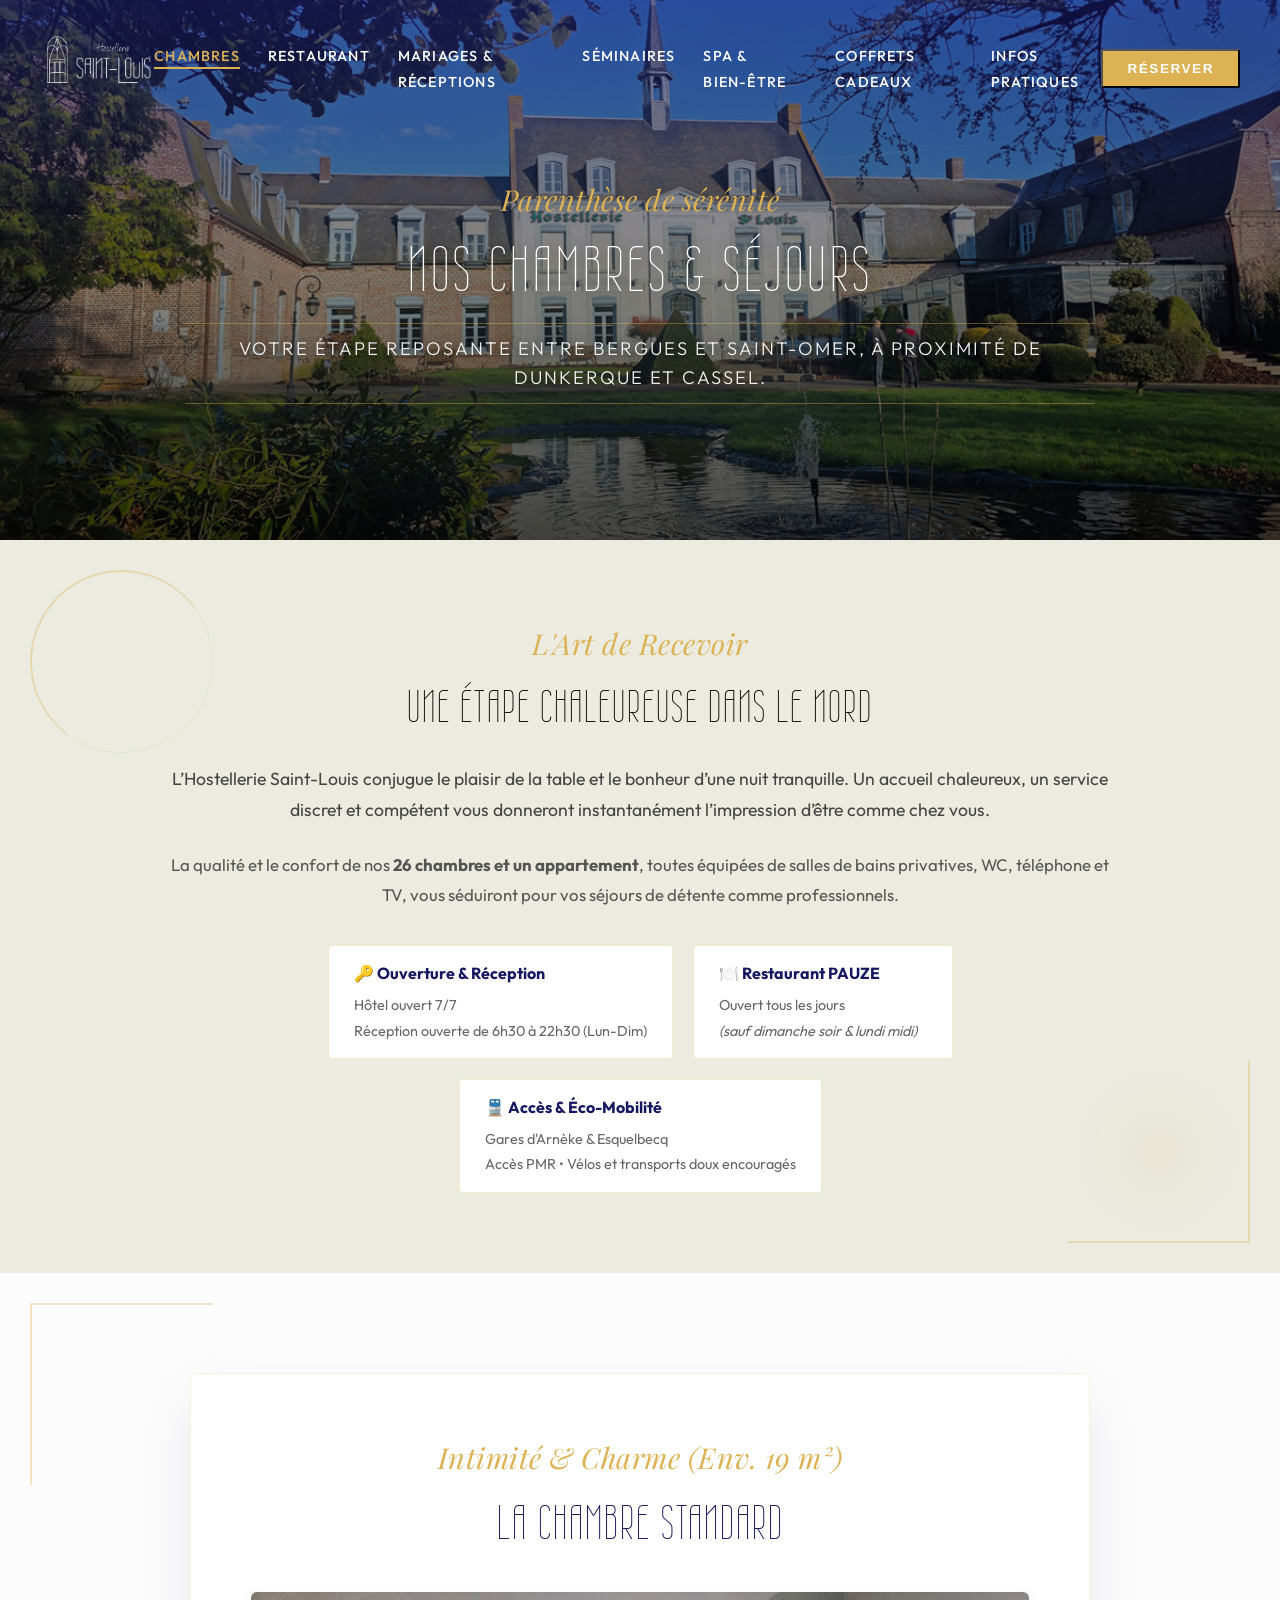
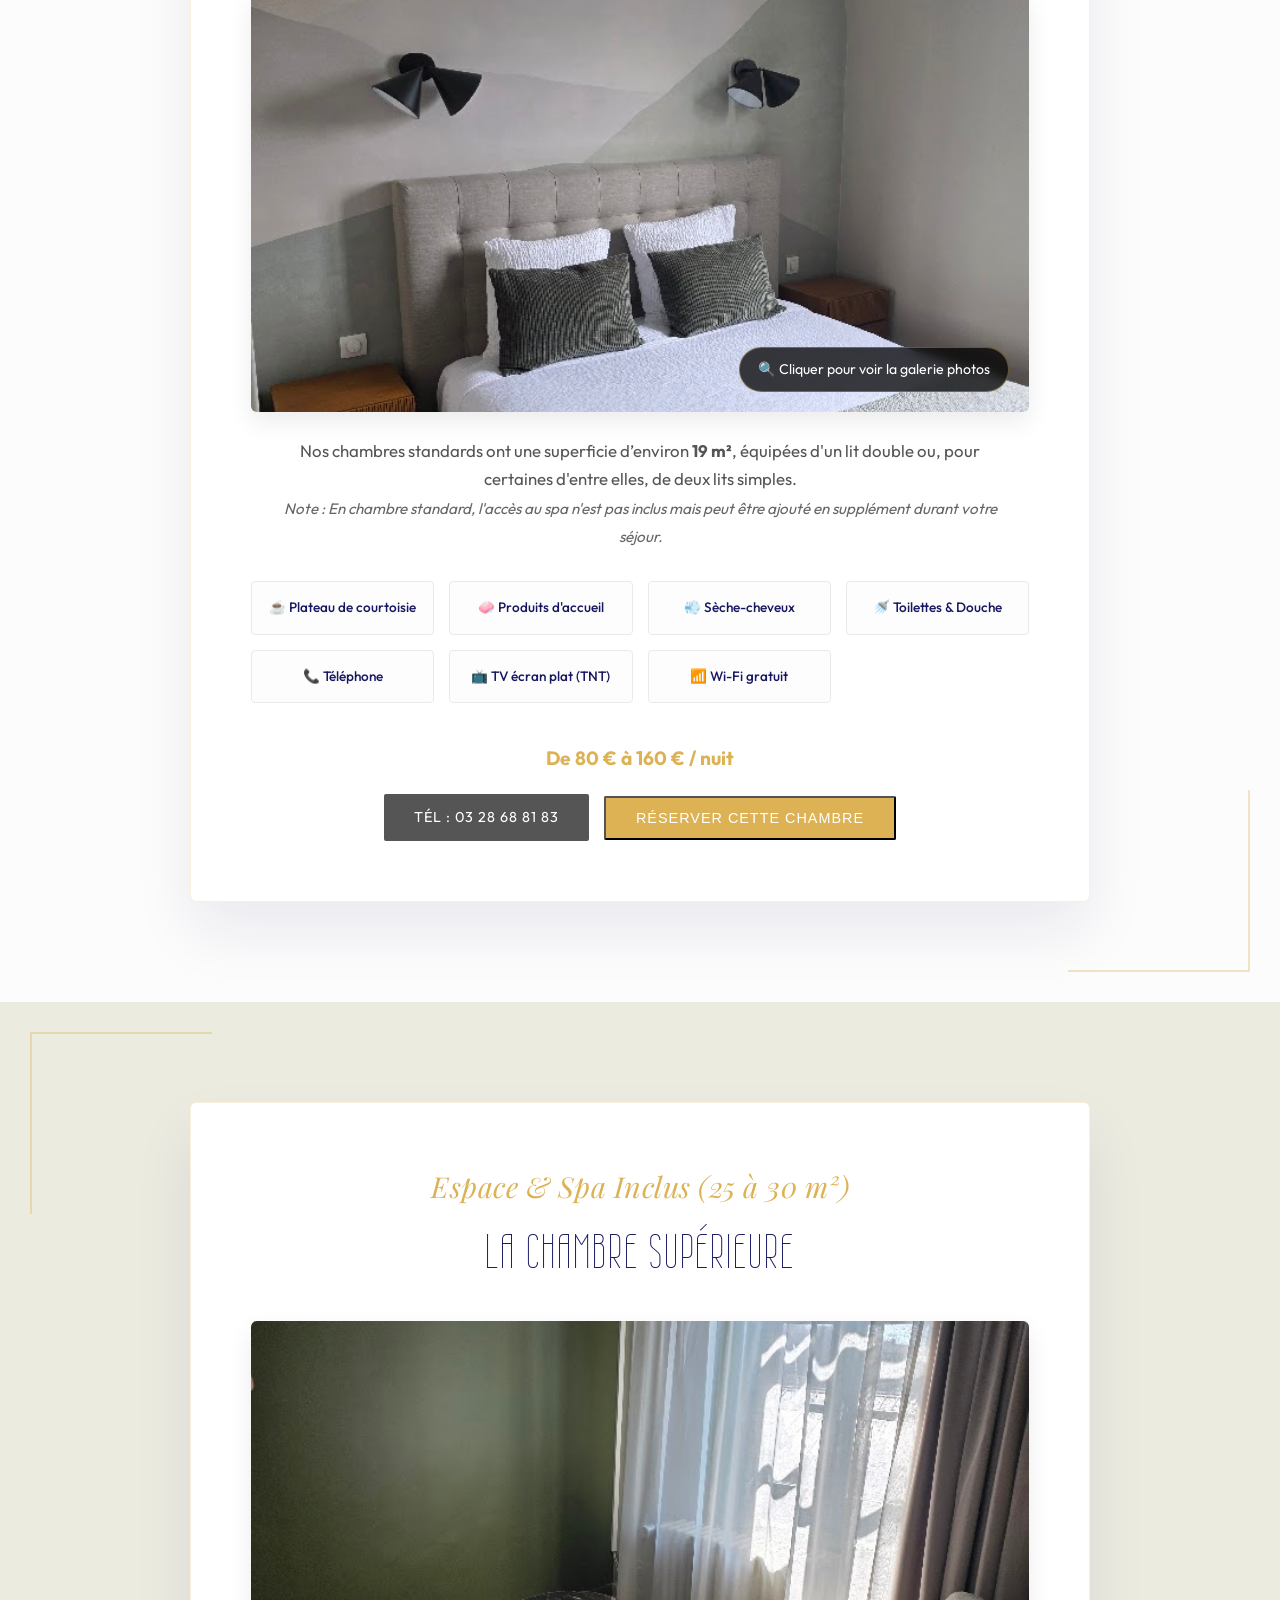
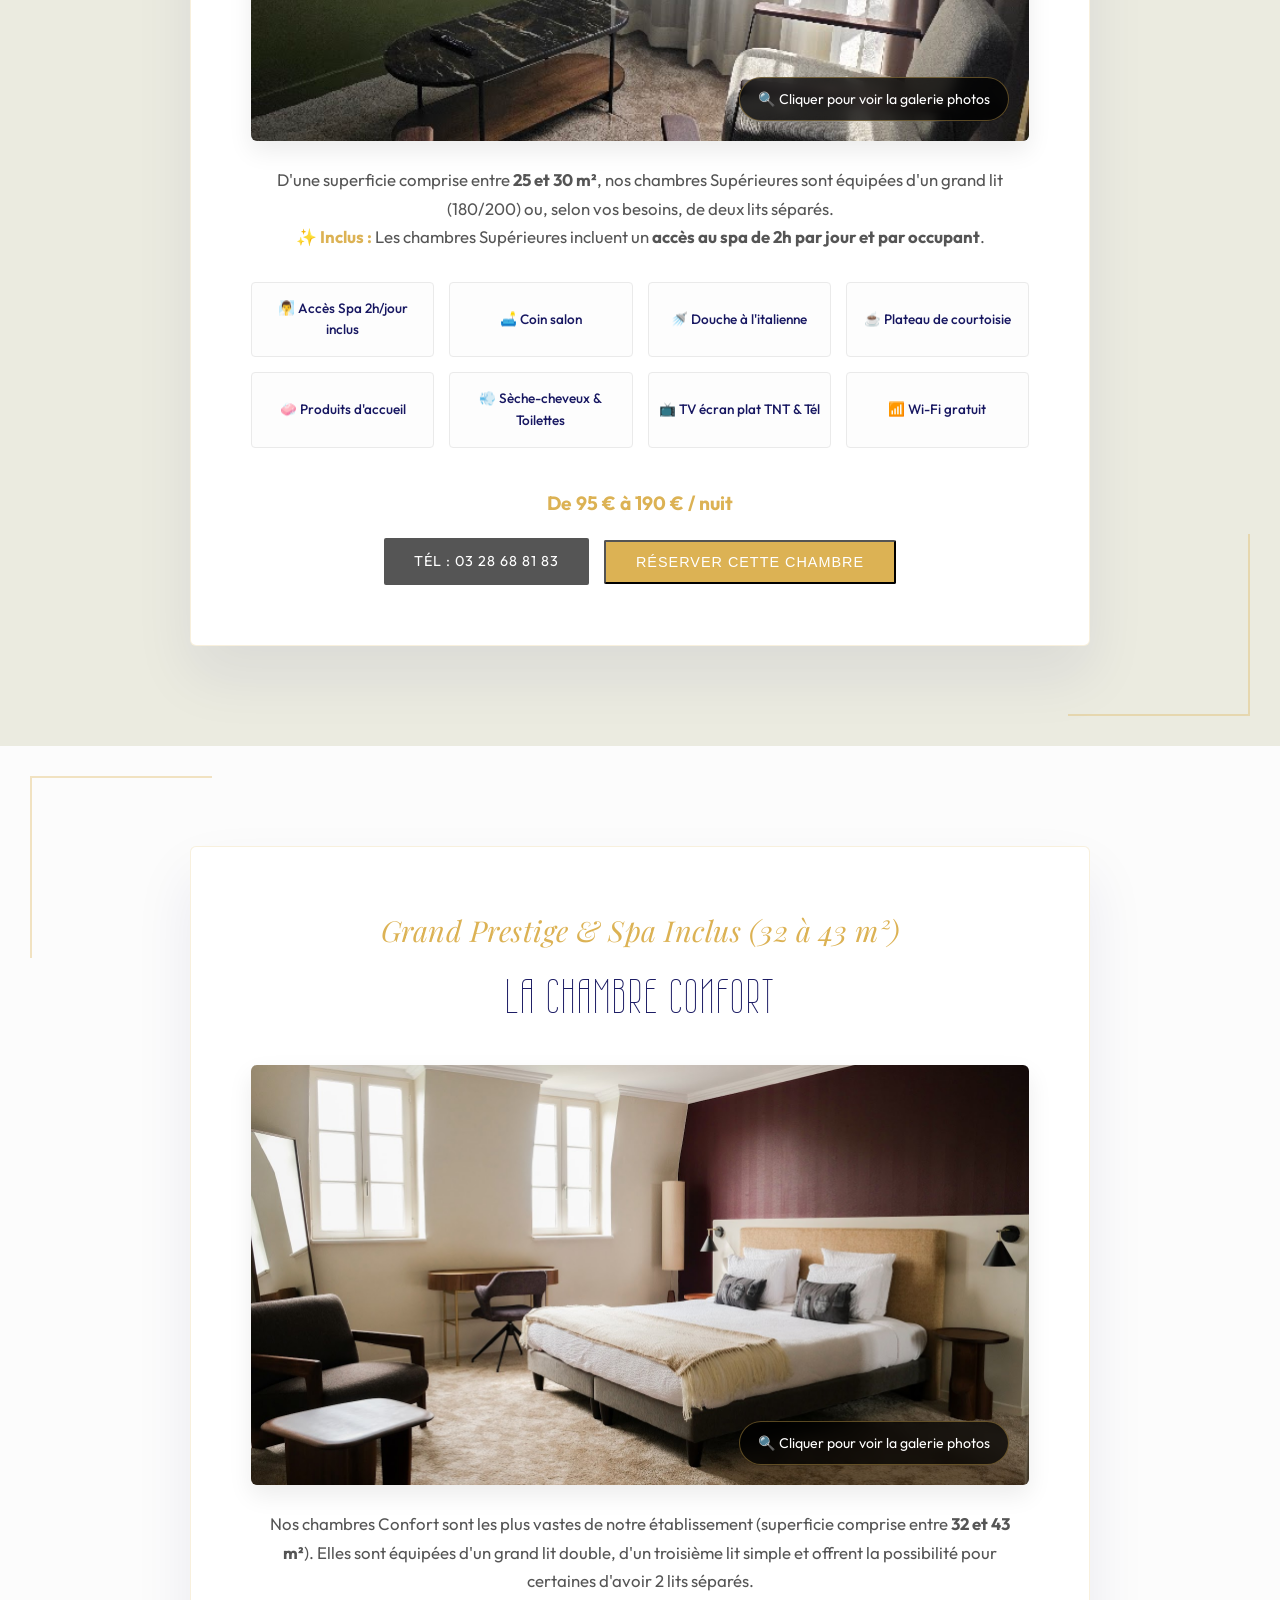
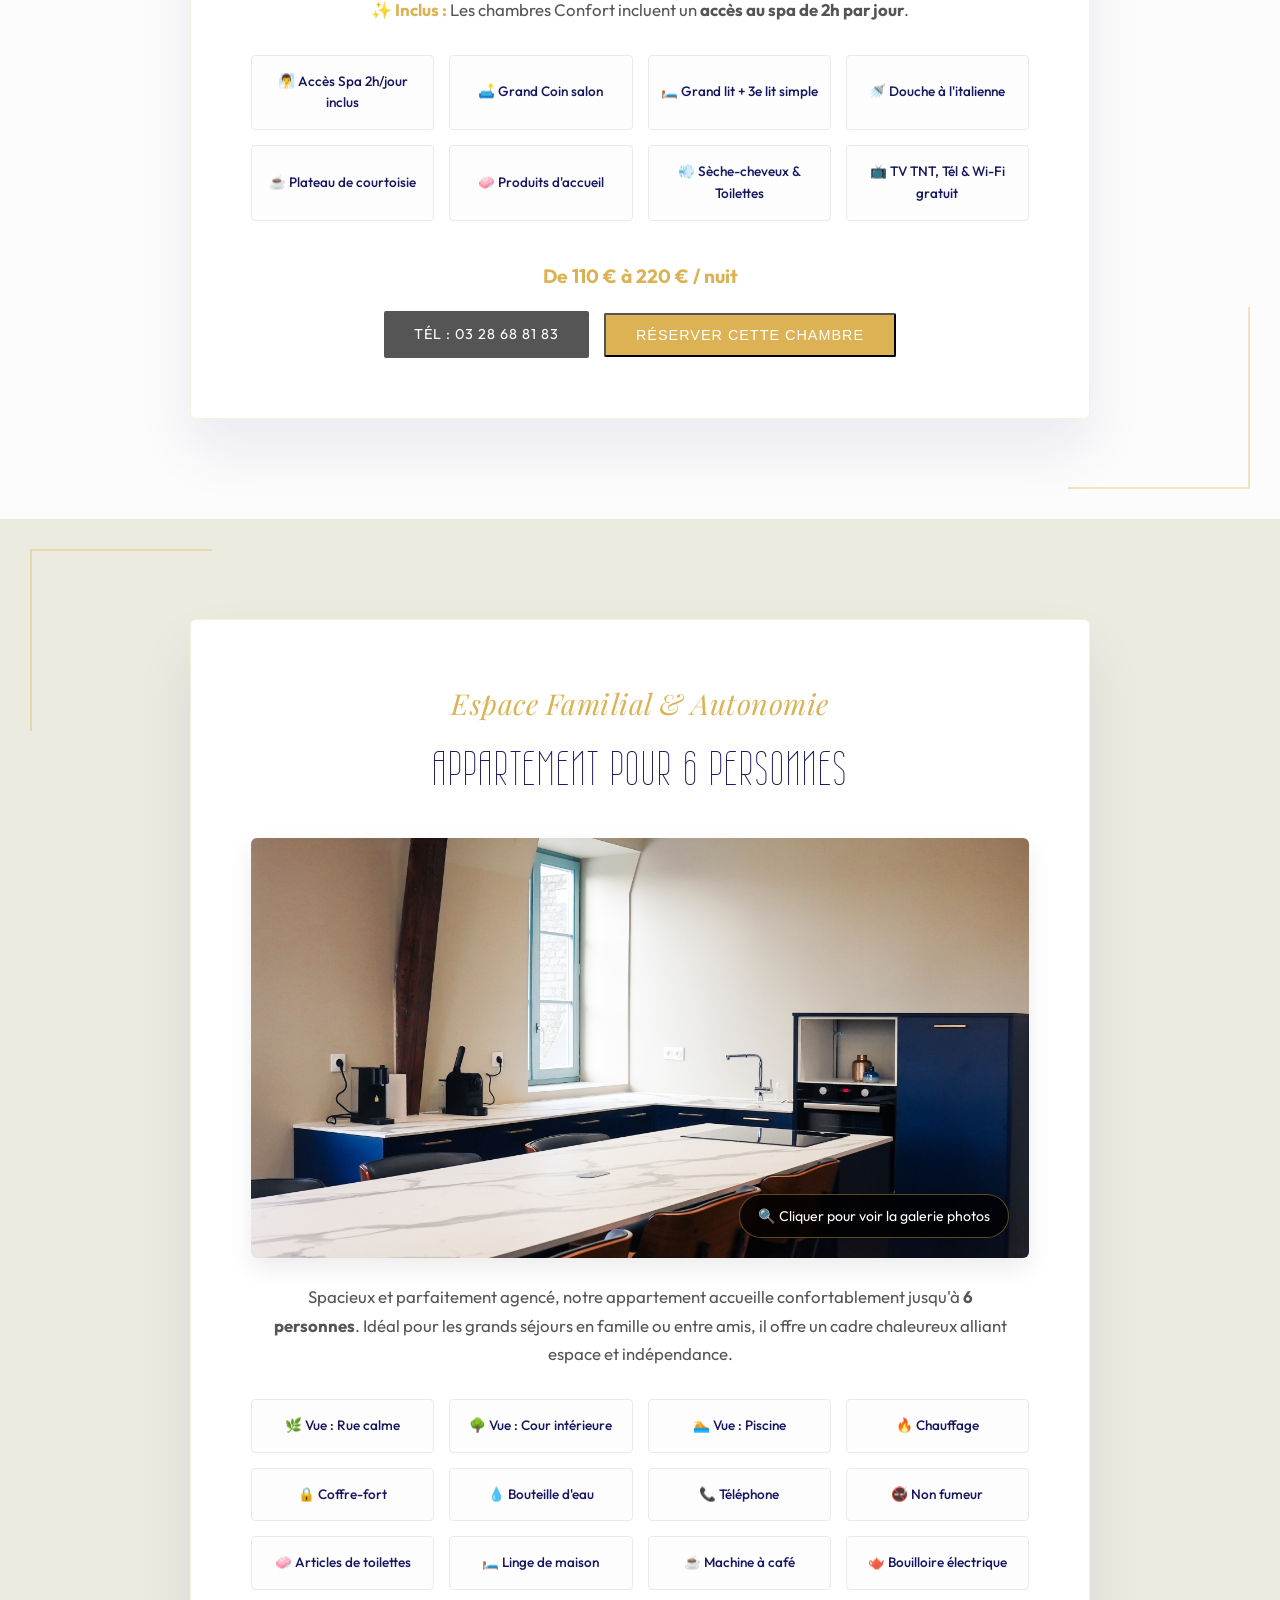
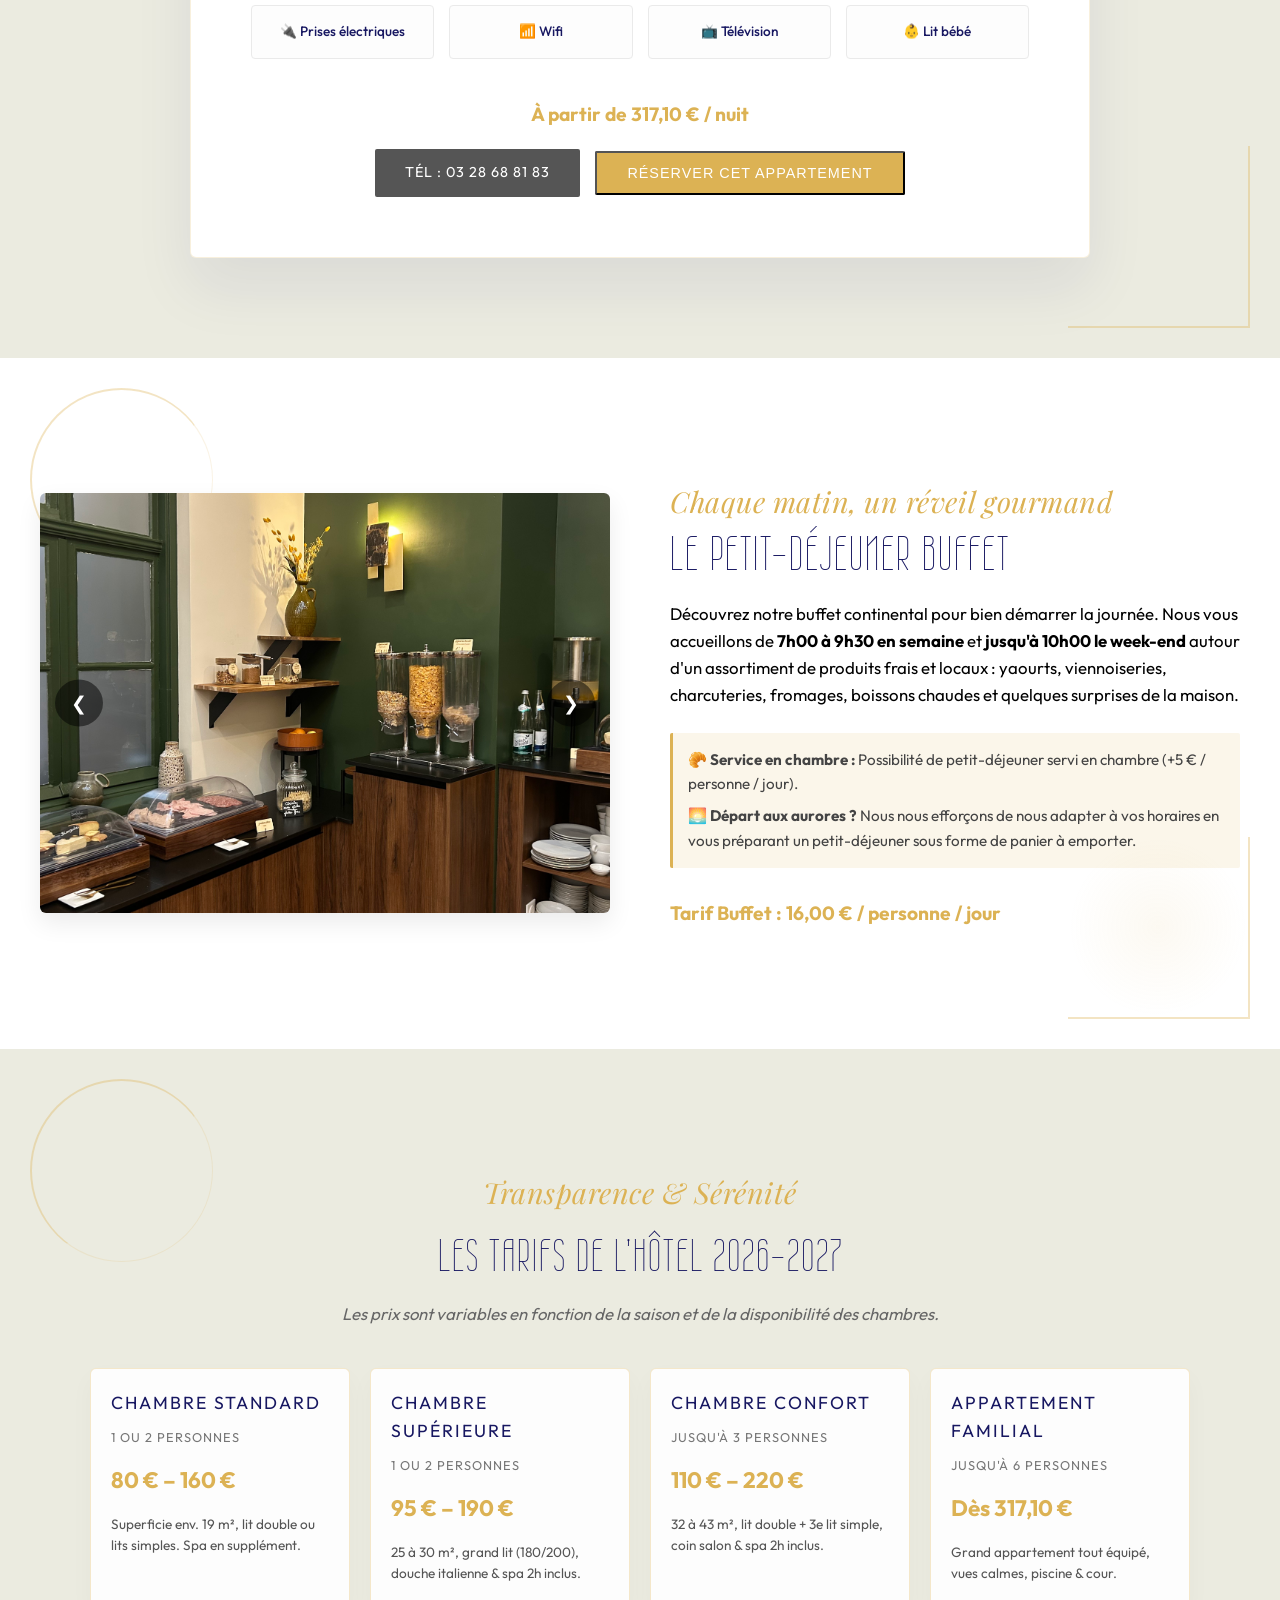
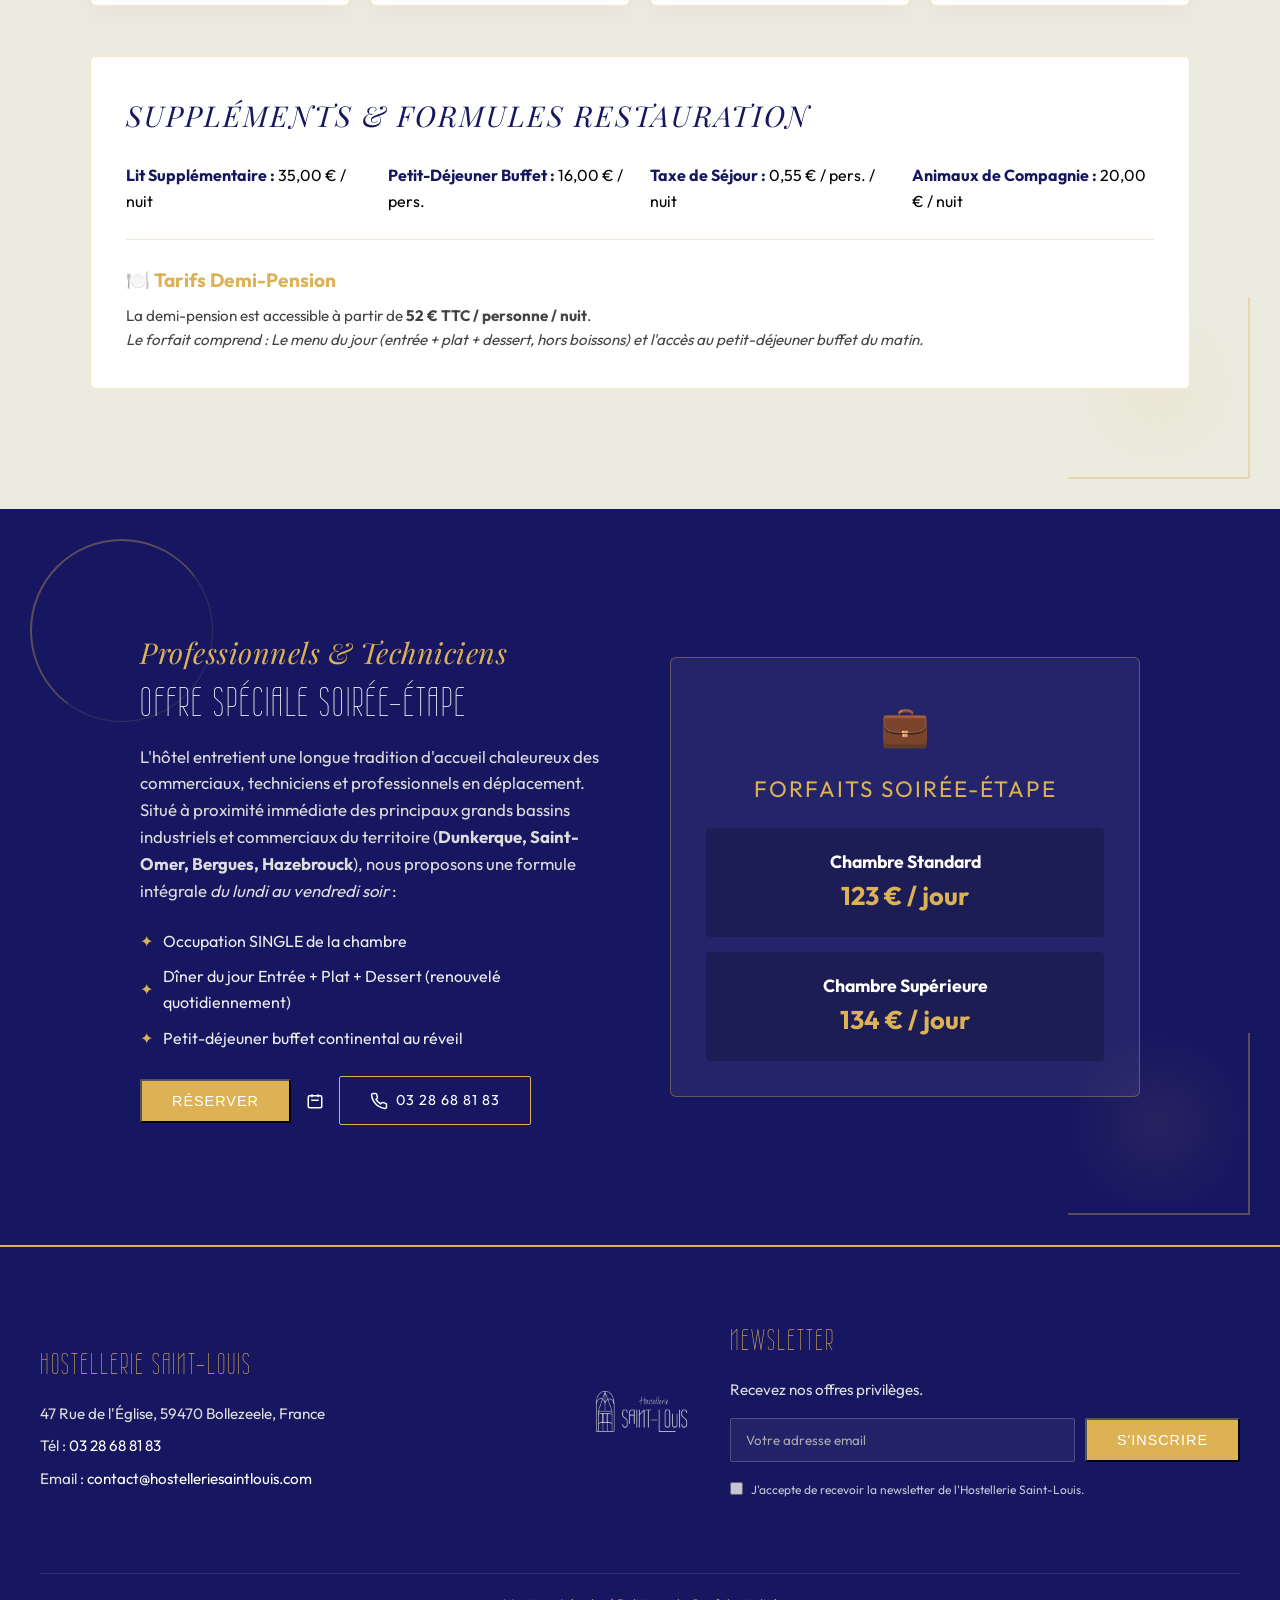
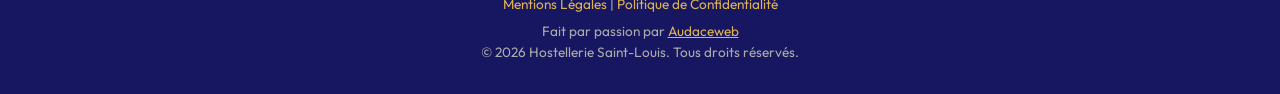
==== chambres.html @ 9bc4e902 "Update chambres.html" ====
<!DOCTYPE html>
<html lang="fr">
<head>
    <meta charset="UTF-8">
    <meta name="viewport" content="width=device-width, initial-scale=1.0">
    <title>Chambres & Tarifs - Hostellerie Saint-Louis</title>
    <link rel="icon" type="image/png" href="img/grandlogob.png">
    <link rel="preconnect" href="https://fonts.googleapis.com">
    <link rel="preconnect" href="https://fonts.gstatic.com" crossorigin>
    <link href="https://fonts.googleapis.com/css2?family=Bad+Script&family=Outfit:wght@300;400;500;600&family=Playfair+Display:ital,wght@0,400;1,400&family=Wire+One&display=swap" rel="stylesheet">
    
    <link rel="stylesheet" href="style.css">
    <!-- Inclusion de jQuery indispensable pour le script du module de réservation -->
    <script src="https://code.jquery.com/jquery-3.6.0.min.js"></script>

    <style>
        /* Effet au survol des photos de chambres */
        .room-gallery-trigger {
            cursor: pointer;
            position: relative;
            border-radius: 6px;
            overflow: hidden;
            height: 420px;
            box-shadow: 0 10px 25px rgba(0,0,0,0.08);
            transition: transform 0.3s ease, box-shadow 0.3s ease;
        }
        .room-gallery-trigger:hover {
            transform: translateY(-3px);
            box-shadow: 0 15px 35px rgba(0,0,0,0.15);
        }
        .room-gallery-trigger img {
            width: 100%;
            height: 100%;
            object-fit: cover;
            transition: transform 0.5s ease;
        }
        .room-gallery-trigger:hover img {
            transform: scale(1.04);
        }
        .gallery-badge {
            position: absolute;
            bottom: 20px;
            right: 20px;
            background: rgba(0,0,0,0.75);
            color: #fff;
            padding: 10px 18px;
            border-radius: 25px;
            font-size: 0.88rem;
            display: flex;
            align-items: center;
            gap: 8px;
            backdrop-filter: blur(6px);
            border: 1px solid rgba(220,178,84,0.4);
            transition: background 0.3s ease;
        }
        .room-gallery-trigger:hover .gallery-badge {
            background: var(--color-gold);
            color: #000;
        }

        /* Style spécifique pour le carrousel du petit-déjeuner */
        .breakfast-carousel {
            position: relative;
            height: 420px;
            border-radius: 6px;
            overflow: hidden;
            box-shadow: 0 10px 25px rgba(0,0,0,0.08);
        }
        .breakfast-carousel img {
            width: 100%;
            height: 100%;
            object-fit: cover;
            display: none;
        }
        .breakfast-carousel img.active-slide {
            display: block;
        }
        .carousel-btn {
            position: absolute;
            top: 50%;
            transform: translateY(-50%);
            background: rgba(0, 0, 0, 0.5);
            color: white;
            border: none;
            padding: 12px 16px;
            cursor: pointer;
            font-size: 1.2rem;
            border-radius: 50%;
            transition: background 0.3s;
            z-index: 10;
        }
        .carousel-btn:hover {
            background: var(--color-gold);
            color: #000;
        }
        .carousel-prev { left: 15px; }
        .carousel-next { right: 15px; }
    </style>
</head>
<body>

    <!-- ÉLÉMENTS DE LA FENÊTRE MODALE DE RÉSERVATION (Réservit / Logis) -->
    <div class="iframeClose" style="display:none; position:fixed; top:20px; right:40px; color:#000; font-size:35px; cursor:pointer; font-family:Arial; background: #fff; width: 45px; height: 45px; text-align: center; border-radius: 50%; line-height: 42px; box-shadow: 0 4px 20px rgba(0,0,0,0.4); z-index: 9999999;">&times;</div>
    <iframe id="ReservitBookingIframe" src="https://premium.logishotels.com/engine/booking/233/1237" style="z-index:1; opacity:1; border:none; width:100%; height:100%; position:fixed; transform:translateY(0px); background:#fff; top:0; bottom:0; left:0; right:0; z-index:100000; transition:transform 450ms cubic-bezier(0.23, 1, 0.32, 1), opacity 450ms cubic-bezier(0.23, 1, 0.32, 1); display:none;"></iframe>

    <!-- ENTÊTE / HEADER -->
    <header id="main-header">
        <button class="hamburger-menu" id="hamburger-btn" aria-label="Ouvrir le menu">
            <span class="bar"></span>
            <span class="bar"></span>
            <span class="bar"></span>
        </button>

        <div class="logo-container" id="logo-container">
            <a href="index.html">
                <img src="img/grandlogob.png" alt="Hostellerie Saint-Louis Logo" class="logo-img">
            </a>
        </div>

        <nav class="nav-bar" id="nav-bar">
            <ul class="nav-links">
                <li><a href="chambres.html" class="active">Chambres</a></li>
                <li><a href="pauze.html">Restaurant</a></li>
                <li><a href="mariages.html">Mariages & Réceptions</a></li>
                <li><a href="seminaires.html">Séminaires</a></li>
                <li><a href="spa.html">Spa & Bien-être</a></li>
                <li><a href="coffrets.html">Coffrets Cadeaux</a></li>
                <li><a href="infos.html">Infos Pratiques</a></li>
            </ul>
        </nav>

        <button class="btn-reserver ReservitBookingButton" style="cursor: pointer;">Réserver</button>
    </header>

    <main>
        <!-- HERO PAGE CHAMBRES -->
        <section class="page-hero-large">
            <div class="hero-overlay"></div>
            <div class="hero-content">
                <span class="subtitle" data-cms="hero_subtitle">Parenthèse de sérénité</span>
                <h1 class="title" data-cms="hero_title">Nos Chambres & Séjours</h1>
                <p class="hero-desc" data-cms="hero_desc">Votre étape reposante entre Bergues et Saint-Omer, à proximité de Dunkerque et Cassel.</p>
            </div>
        </section>

        <!-- PRÉSENTATION DE L'HÔTEL -->
        <section class="section-block block-creme reveal" style="text-align: center; padding: 80px 20px;">
            <div class="container" style="max-width: 950px; margin: 0 auto;">
                <span class="subtitle" data-cms="intro_subtitle">L'Art de Recevoir</span>
                <h2 class="title" style="font-size: 2.8rem; margin-bottom: 20px;" data-cms="intro_heading">Une Étape Chaleureuse dans le Nord</h2>
                <p class="body-text" style="font-size: 1.1rem; line-height: 1.8; color: #444; font-family: var(--font-body);" data-cms="intro_text1">
                    L’Hostellerie Saint-Louis conjugue le plaisir de la table et le bonheur d’une nuit tranquille. Un accueil chaleureux, un service discret et compétent vous donneront instantanément l’impression d’être comme chez vous.
                </p>
                <p class="body-text" style="font-size: 1.05rem; line-height: 1.8; color: #555; font-family: var(--font-body);" data-cms="intro_text2">
                    La qualité et le confort de nos <strong>26 chambres et un appartement</strong>, toutes équipées de salles de bains privatives, WC, téléphone et TV, vous séduiront pour vos séjours de détente comme professionnels.
                </p>

                <!-- BADGES PRATIQUES -->
                <div style="display: flex; flex-wrap: wrap; justify-content: center; gap: 20px; margin-top: 35px;">
                    <div style="background: #fff; padding: 15px 25px; border-radius: 4px; border: 1px solid rgba(220,178,84,0.3); text-align: left; min-width: 260px;">
                        <strong style="color: var(--color-blue); display: block; margin-bottom: 5px;" data-cms="badge1_title">🔑 Ouverture & Réception</strong>
                        <span style="font-size: 0.9rem; color: #666;" data-cms="badge1_text">Hôtel ouvert 7/7<br>Réception ouverte de 6h30 à 22h30 (Lun-Dim)</span>
                    </div>
                    <div style="background: #fff; padding: 15px 25px; border-radius: 4px; border: 1px solid rgba(220,178,84,0.3); text-align: left; min-width: 260px;">
                        <strong style="color: var(--color-blue); display: block; margin-bottom: 5px;" data-cms="badge2_title">🍽️ Restaurant PAUZE</strong>
                        <span style="font-size: 0.9rem; color: #666;" data-cms="badge2_text">Ouvert tous les jours<br><em>(sauf dimanche soir & lundi midi)</em></span>
                    </div>
                    <div style="background: #fff; padding: 15px 25px; border-radius: 4px; border: 1px solid rgba(220,178,84,0.3); text-align: left; min-width: 260px;">
                        <strong style="color: var(--color-blue); display: block; margin-bottom: 5px;" data-cms="badge3_title">🚆 Accès & Éco-Mobilité</strong>
                        <span style="font-size: 0.9rem; color: #666;" data-cms="badge3_text">Gares d'Arnèke & Esquelbecq<br>Accès PMR • Vélos et transports doux encouragés</span>
                    </div>
                </div>
            </div>
        </section>

        <!-- 1. CHAMBRE STANDARD -->
        <section class="section-room-wrapper block-bg-blanc">
            <div class="room-luxury-card">
                <div class="room-header-title">
                    <span class="subtitle" data-cms="std_subtitle">Intimité & Charme (Env. 19 m²)</span>
                    <h2 class="title" data-cms="std_title">La Chambre Standard</h2>
                </div>
                
                <div class="room-gallery-trigger" onclick="openGallery('standard')">
                    <img src="img/chambresimple.jpg" data-cms="std_img" alt="Chambre Standard">
                    <div class="gallery-badge">
                        <span>🔍 Cliquer pour voir la galerie photos</span>
                    </div>
                </div>

                <p class="room-desc" style="margin-top: 25px;" data-cms="std_desc">
                    Nos chambres standards ont une superficie d’environ <strong>19 m²</strong>, équipées d'un lit double ou, pour certaines d'entre elles, de deux lits simples. 
                    <br><em style="font-size: 0.95rem; color: #666;">Note : En chambre standard, l'accès au spa n'est pas inclus mais peut être ajouté en supplément durant votre séjour.</em>
                </p>

                <div class="amenities-luxury-grid">
                    <div class="amenity-badge"><span data-cms="std_amenity1">☕ Plateau de courtoisie</span></div>
                    <div class="amenity-badge"><span data-cms="std_amenity2">🧼 Produits d'accueil</span></div>
                    <div class="amenity-badge"><span data-cms="std_amenity3">💨 Sèche-cheveux</span></div>
                    <div class="amenity-badge"><span data-cms="std_amenity4">🚿 Toilettes & Douche</span></div>
                    <div class="amenity-badge"><span data-cms="std_amenity5">📞 Téléphone</span></div>
                    <div class="amenity-badge"><span data-cms="std_amenity6">📺 TV écran plat (TNT)</span></div>
                    <div class="amenity-badge"><span data-cms="std_amenity7">📶 Wi-Fi gratuit</span></div>
                </div>

                <div class="room-action" style="display: flex; gap: 15px; justify-content: center; align-items: center; flex-wrap: wrap;">
                    <span style="display: block; font-weight: 700; color: var(--color-gold); font-size: 1.2rem; width: 100%; text-align: center; margin-bottom: 5px;" data-cms="std_price">De 80 € à 160 € / nuit</span>
                    <a href="tel:+33328688183" class="btn-gold" style="background: #555; border-color: #555;">Tél : 03 28 68 81 83</a>
                    <button class="btn-gold ReservitBookingButton" style="cursor: pointer;">Réserver cette chambre</button>
                </div>
            </div>
        </section>

        <!-- 2. CHAMBRE SUPÉRIEURE -->
        <section class="section-room-wrapper block-bg-creme">
            <div class="room-luxury-card">
                <div class="room-header-title">
                    <span class="subtitle" data-cms="sup_subtitle">Espace & Spa Inclus (25 à 30 m²)</span>
                    <h2 class="title" data-cms="sup_title">La Chambre Supérieure</h2>
                </div>
                
                <div class="room-gallery-trigger" onclick="openGallery('superieure')">
                    <img src="img/chambresuper.jpg" data-cms="sup_img" alt="Chambre Supérieure">
                    <div class="gallery-badge">
                        <span>🔍 Cliquer pour voir la galerie photos</span>
                    </div>
                </div>

                <p class="room-desc" style="margin-top: 25px;" data-cms="sup_desc">
                    D'une superficie comprise entre <strong>25 et 30 m²</strong>, nos chambres Supérieures sont équipées d'un grand lit (180/200) ou, selon vos besoins, de deux lits séparés.
                    <br><strong style="color: var(--color-gold);">✨ Inclus :</strong> Les chambres Supérieures incluent un <strong>accès au spa de 2h par jour et par occupant</strong>.
                </p>

                <div class="amenities-luxury-grid">
                    <div class="amenity-badge"><span data-cms="sup_amenity1">🧖‍♂️ Accès Spa 2h/jour inclus</span></div>
                    <div class="amenity-badge"><span data-cms="sup_amenity2">🛋️ Coin salon</span></div>
                    <div class="amenity-badge"><span data-cms="sup_amenity3">🚿 Douche à l'italienne</span></div>
                    <div class="amenity-badge"><span data-cms="sup_amenity4">☕ Plateau de courtoisie</span></div>
                    <div class="amenity-badge"><span data-cms="sup_amenity5">🧼 Produits d'accueil</span></div>
                    <div class="amenity-badge"><span data-cms="sup_amenity6">💨 Sèche-cheveux & Toilettes</span></div>
                    <div class="amenity-badge"><span data-cms="sup_amenity7">📺 TV écran plat TNT & Tél</span></div>
                    <div class="amenity-badge"><span data-cms="sup_amenity8">📶 Wi-Fi gratuit</span></div>
                </div>

                <div class="room-action" style="display: flex; gap: 15px; justify-content: center; align-items: center; flex-wrap: wrap;">
                    <span style="display: block; font-weight: 700; color: var(--color-gold); font-size: 1.2rem; width: 100%; text-align: center; margin-bottom: 5px;" data-cms="sup_price">De 95 € à 190 € / nuit</span>
                    <a href="tel:+33328688183" class="btn-gold" style="background: #555; border-color: #555;">Tél : 03 28 68 81 83</a>
                    <button class="btn-gold ReservitBookingButton" style="cursor: pointer;">Réserver cette chambre</button>
                </div>
            </div>
        </section>

        <!-- 3. CHAMBRE CONFORT -->
        <section class="section-room-wrapper block-bg-blanc">
            <div class="room-luxury-card">
                <div class="room-header-title">
                    <span class="subtitle" data-cms="conf_subtitle">Grand Prestige & Spa Inclus (32 à 43 m²)</span>
                    <h2 class="title" data-cms="conf_title">La Chambre Confort</h2>
                </div>
                
                <div class="room-gallery-trigger" onclick="openGallery('confort')">
                    <img src="img/chambreconf.jpg" data-cms="conf_img" alt="Chambre Confort">
                    <div class="gallery-badge">
                        <span>🔍 Cliquer pour voir la galerie photos</span>
                    </div>
                </div>

                <p class="room-desc" style="margin-top: 25px;" data-cms="conf_desc">
                    Nos chambres Confort sont les plus vastes de notre établissement (superficie comprise entre <strong>32 et 43 m²</strong>). Elles sont équipées d'un grand lit double, d'un troisième lit simple et offrent la possibilité pour certaines d'avoir 2 lits séparés.
                    <br><strong style="color: var(--color-gold);">✨ Inclus :</strong> Les chambres Confort incluent un <strong>accès au spa de 2h par jour</strong>.
                </p>

                <div class="amenities-luxury-grid">
                    <div class="amenity-badge"><span data-cms="conf_amenity1">🧖‍♂️ Accès Spa 2h/jour inclus</span></div>
                    <div class="amenity-badge"><span data-cms="conf_amenity2">🛋️ Grand Coin salon</span></div>
                    <div class="amenity-badge"><span data-cms="conf_amenity3">🛏️ Grand lit + 3e lit simple</span></div>
                    <div class="amenity-badge"><span data-cms="conf_amenity4">🚿 Douche à l'italienne</span></div>
                    <div class="amenity-badge"><span data-cms="conf_amenity5">☕ Plateau de courtoisie</span></div>
                    <div class="amenity-badge"><span data-cms="conf_amenity6">🧼 Produits d'accueil</span></div>
                    <div class="amenity-badge"><span data-cms="conf_amenity7">💨 Sèche-cheveux & Toilettes</span></div>
                    <div class="amenity-badge"><span data-cms="conf_amenity8">📺 TV TNT, Tél & Wi-Fi gratuit</span></div>
                </div>

                <div class="room-action" style="display: flex; gap: 15px; justify-content: center; align-items: center; flex-wrap: wrap;">
                    <span style="display: block; font-weight: 700; color: var(--color-gold); font-size: 1.2rem; width: 100%; text-align: center; margin-bottom: 5px;" data-cms="conf_price">De 110 € à 220 € / nuit</span>
                    <a href="tel:+33328688183" class="btn-gold" style="background: #555; border-color: #555;">Tél : 03 28 68 81 83</a>
                    <button class="btn-gold ReservitBookingButton" style="cursor: pointer;">Réserver cette chambre</button>
                </div>
            </div>
        </section>

        <!-- 4. APPARTEMENT POUR 6 PERSONNES (NOUVEAU) -->
        <section class="section-room-wrapper block-bg-creme">
            <div class="room-luxury-card">
                <div class="room-header-title">
                    <span class="subtitle" data-cms="apt_subtitle">Espace Familial & Autonomie</span>
                    <h2 class="title" data-cms="apt_title">Appartement pour 6 Personnes</h2>
                </div>
                
                <div class="room-gallery-trigger" onclick="openGallery('appartement')">
                    <img src="img/HSL 32.jpg" data-cms="apt_img" alt="Appartement pour 6 personnes">
                    <div class="gallery-badge">
                        <span>🔍 Cliquer pour voir la galerie photos</span>
                    </div>
                </div>

                <p class="room-desc" style="margin-top: 25px;" data-cms="apt_desc">
                    Spacieux et parfaitement agencé, notre appartement accueille confortablement jusqu'à <strong>6 personnes</strong>. Idéal pour les grands séjours en famille ou entre amis, il offre un cadre chaleureux alliant espace et indépendance.
                </p>

                <!-- Vues & Aménagements demandés -->
                <div class="amenities-luxury-grid">
                    <div class="amenity-badge"><span data-cms="apt_view1">🌿 Vue : Rue calme</span></div>
                    <div class="amenity-badge"><span data-cms="apt_view2">🌳 Vue : Cour intérieure</span></div>
                    <div class="amenity-badge"><span data-cms="apt_view3">🏊 Vue : Piscine</span></div>
                    <div class="amenity-badge"><span data-cms="apt_amenity1">🔥 Chauffage</span></div>
                    <div class="amenity-badge"><span data-cms="apt_amenity2">🔒 Coffre-fort</span></div>
                    <div class="amenity-badge"><span data-cms="apt_amenity3">💧 Bouteille d'eau</span></div>
                    <div class="amenity-badge"><span data-cms="apt_amenity4">📞 Téléphone</span></div>
                    <div class="amenity-badge"><span data-cms="apt_amenity5">🚭 Non fumeur</span></div>
                    <div class="amenity-badge"><span data-cms="apt_amenity6">🧼 Articles de toilettes</span></div>
                    <div class="amenity-badge"><span data-cms="apt_amenity7">🛏️ Linge de maison</span></div>
                    <div class="amenity-badge"><span data-cms="apt_amenity8">☕ Machine à café</span></div>
                    <div class="amenity-badge"><span data-cms="apt_amenity9">🫖 Bouilloire électrique</span></div>
                    <div class="amenity-badge"><span data-cms="apt_amenity10">🔌 Prises électriques</span></div>
                    <div class="amenity-badge"><span data-cms="apt_amenity11">📶 Wifi</span></div>
                    <div class="amenity-badge"><span data-cms="apt_amenity12">📺 Télévision</span></div>
                    <div class="amenity-badge"><span data-cms="apt_amenity13">👶 Lit bébé</span></div>
                </div>

                <div class="room-action" style="display: flex; gap: 15px; justify-content: center; align-items: center; flex-wrap: wrap;">
                    <span style="display: block; font-weight: 700; color: var(--color-gold); font-size: 1.2rem; width: 100%; text-align: center; margin-bottom: 5px;" data-cms="apt_price">À partir de 317,10 € / nuit</span>
                    <a href="tel:+33328688183" class="btn-gold" style="background: #555; border-color: #555;">Tél : 03 28 68 81 83</a>
                    <button class="btn-gold ReservitBookingButton" style="cursor: pointer;">Réserver cet appartement</button>
                </div>
            </div>
        </section>

        <!-- BLOC DÉDIÉ AU PETIT-DÉJEUNER (AVEC CARROUSEL INFINI) -->
        <section class="section-block block-blanc reveal">
            <div class="container-split">
                <div class="block-media">
                    <!-- Carrousel interactif petit-déjeuner -->
                    <div class="breakfast-carousel" id="breakfastCarousel">
                        <img src="img/petitdej1.jpg" class="active-slide" alt="Petit-déjeuner Hostellerie Saint-Louis">
                        <img src="img/petitdej2.jpg" alt="Buffet petit-déjeuner">
                        <img src="img/petitdej3.jpg" alt="Produits frais petit-déjeuner">
                        <button class="carousel-btn carousel-prev" onclick="moveBreakfastSlide(-1)">&#10094;</button>
                        <button class="carousel-btn carousel-next" onclick="moveBreakfastSlide(1)">&#10095;</button>
                    </div>
                </div>
                <div class="block-text">
                    <span class="subtitle" data-cms="breakfast_subtitle">Chaque matin, un réveil gourmand</span>
                    <h2 class="title" style="color: var(--color-blue);" data-cms="breakfast_title">Le Petit-Déjeuner Buffet</h2>
                    <p class="body-text" style="font-family: var(--font-body);" data-cms="breakfast_text1">
                        Découvrez notre buffet continental pour bien démarrer la journée. Nous vous accueillons de <strong>7h00 à 9h30 en semaine</strong> et <strong>jusqu'à 10h00 le week-end</strong> autour d'un assortiment de produits frais et locaux : yaourts, viennoiseries, charcuteries, fromages, boissons chaudes et quelques surprises de la maison.
                    </p>
                    
                    <div style="background: rgba(220,178,84,0.12); border-left: 3px solid var(--color-gold); padding: 15px; margin: 20px 0; border-radius: 2px;">
                        <p style="margin: 0; font-size: 0.95rem; color: #444;" data-cms="breakfast_note1">
                            <strong>🥐 Service en chambre :</strong> Possibilité de petit-déjeuner servi en chambre (+5 € / personne / jour).
                        </p>
                        <p style="margin: 8px 0 0 0; font-size: 0.95rem; color: #444;" data-cms="breakfast_note2">
                            <strong>🌅 Départ aux aurores ?</strong> Nous nous efforçons de nous adapter à vos horaires en vous préparant un petit-déjeuner sous forme de panier à emporter.
                        </p>
                    </div>

                    <div class="block-actions">
                        <span style="font-weight: 700; color: var(--color-gold); font-size: 1.2rem;" data-cms="breakfast_price">Tarif Buffet : 16,00 € / personne / jour</span>
                    </div>
                </div>
            </div>
        </section>

        <!-- GRILLE TARIFS 2026-2027 & FORFAITS COMPLETS -->
        <section class="section-block block-creme reveal" id="tarifs-grille">
            <div class="container" style="max-width: 1100px; margin: 0 auto; text-align: center;">
                <span class="subtitle" data-cms="tarifs_subtitle">Transparence & Sérénité</span>
                <h2 class="title" style="color: var(--color-blue); font-size: 2.8rem; margin-bottom: 10px;" data-cms="tarifs_title">Les Tarifs de l'Hôtel 2026-2027</h2>
                <p class="body-text" style="color: #666; max-width: 700px; margin: 0 auto 40px auto;" data-cms="tarifs_desc">
                    <em>Les prix sont variables en fonction de la saison et de la disponibilité des chambres.</em>
                </p>

                <!-- TABLEAU / CARTES TARIFS (4 cartes désormais) -->
                <div style="display: grid; grid-template-columns: repeat(auto-fit, minmax(240px, 1fr)); gap: 20px; text-align: left; margin-bottom: 50px;">
                    <!-- Carte 1 -->
                    <div style="background: #fdfdfd; border: 1px solid rgba(220,178,84,0.3); border-radius: 6px; padding: 20px; box-shadow: 0 10px 25px rgba(0,0,0,0.03);">
                        <h3 style="font-family: var(--font-body); font-size: 1.1rem; color: var(--color-blue); margin-bottom: 10px;" data-cms="card1_title">Chambre Standard</h3>
                        <p style="font-size: 0.8rem; color: #777; text-transform: uppercase; letter-spacing: 1px;" data-cms="card1_subtitle">1 ou 2 Personnes</p>
                        <div style="font-size: 1.4rem; font-weight: 700; color: var(--color-gold); margin: 15px 0;" data-cms="card1_price">80 € – 160 €</div>
                        <p style="font-size: 0.85rem; color: #555;" data-cms="card1_text">Superficie env. 19 m², lit double ou lits simples.</p>
                    </div>

                    <!-- Carte 2 -->
                    <div style="background: #fdfdfd; border: 1px solid rgba(220,178,84,0.3); border-radius: 6px; padding: 20px; box-shadow: 0 10px 25px rgba(0,0,0,0.03);">
                        <h3 style="font-family: var(--font-body); font-size: 1.1rem; color: var(--color-blue); margin-bottom: 10px;" data-cms="card2_title">Chambre Supérieure</h3>
                        <p style="font-size: 0.8rem; color: #777; text-transform: uppercase; letter-spacing: 1px;" data-cms="card2_subtitle">1 ou 2 Personnes</p>
                        <div style="font-size: 1.4rem; font-weight: 700; color: var(--color-gold); margin: 15px 0;" data-cms="card2_price">95 € – 190 €</div>
                        <p style="font-size: 0.85rem; color: #555;" data-cms="card2_text">25 à 30 m², grand lit, douche italienne & spa 2h inclus.</p>
                    </div>

                    <!-- Carte 3 -->
                    <div style="background: #fdfdfd; border: 1px solid rgba(220,178,84,0.3); border-radius: 6px; padding: 20px; box-shadow: 0 10px 25px rgba(0,0,0,0.03);">
                        <h3 style="font-family: var(--font-body); font-size: 1.1rem; color: var(--color-blue); margin-bottom: 10px;" data-cms="card3_title">Chambre Confort</h3>
                        <p style="font-size: 0.8rem; color: #777; text-transform: uppercase; letter-spacing: 1px;" data-cms="card3_subtitle">Jusqu'à 3 Personnes</p>
                        <div style="font-size: 1.4rem; font-weight: 700; color: var(--color-gold); margin: 15px 0;" data-cms="card3_price">110 € – 220 €</div>
                        <p style="font-size: 0.85rem; color: #555;" data-cms="card3_text">32 à 43 m², lit double + 3e lit simple & spa 2h inclus.</p>
                    </div>

                    <!-- Carte 4 (Appartement) -->
                    <div style="background: #fdfdfd; border: 1px solid rgba(220,178,84,0.3); border-radius: 6px; padding: 20px; box-shadow: 0 10px 25px rgba(0,0,0,0.03);">
                        <h3 style="font-family: var(--font-body); font-size: 1.1rem; color: var(--color-blue); margin-bottom: 10px;" data-cms="card4_title">Appartement Familial</h3>
                        <p style="font-size: 0.8rem; color: #777; text-transform: uppercase; letter-spacing: 1px;" data-cms="card4_subtitle">Jusqu'à 6 Personnes</p>
                        <div style="font-size: 1.4rem; font-weight: 700; color: var(--color-gold); margin: 15px 0;" data-cms="card4_price">Dès 317,10 €</div>
                        <p style="font-size: 0.85rem; color: #555;" data-cms="card4_text">Grand appartement tout équipé, vues calmes, piscine & cour.</p>
                    </div>
                </div>

                <!-- TABLEAU ANNEXES TARIFS -->
                <div style="background: #fff; border: 1px solid rgba(220,178,84,0.3); border-radius: 6px; padding: 35px; text-align: left;">
                    <h3 style="font-family: var(--font-subtitle); font-style: italic; font-size: 1.8rem; color: var(--color-blue); margin-bottom: 25px;" data-cms="supp_title">Suppléments & Formules Restauration</h3>
                    
                    <div style="display: grid; grid-template-columns: repeat(auto-fit, minmax(240px, 1fr)); gap: 20px;">
                        <div><strong style="color: var(--color-blue);" data-cms="supp1_label">Lit Supplémentaire :</strong> <span data-cms="supp1_val">35,00 € / nuit</span></div>
                        <div><strong style="color: var(--color-blue);" data-cms="supp2_label">Petit-Déjeuner Buffet :</strong> <span data-cms="supp2_val">16,00 € / pers.</span></div>
                        <div><strong style="color: var(--color-blue);" data-cms="supp3_label">Taxe de Séjour :</strong> <span data-cms="supp3_val">0,55 € / pers. / nuit</span></div>
                        <div><strong style="color: var(--color-blue);" data-cms="supp4_label">Animaux de Compagnie :</strong> <span data-cms="supp4_val">20,00 € / nuit</span></div>
                    </div>

                    <hr style="border: 0; border-top: 1px solid rgba(220,178,84,0.3); margin: 25px 0;">

                    <div>
                        <h4 style="font-family: var(--font-body); font-size: 1.2rem; color: var(--color-gold); margin-bottom: 8px;" data-cms="dp_title">🍽️ Tarifs Demi-Pension</h4>
                        <p style="font-size: 0.95rem; color: #444; line-height: 1.6;" data-cms="dp_text1">
                            La demi-pension est accessible à partir de <strong>52 € TTC / personne / nuit</strong>.<br>
                            <em>Le forfait comprend : Le menu du jour (entrée + plat + dessert, hors boissons) et l'accès au petit-déjeuner buffet du matin.</em>
                        </p>
                    </div>
                </div>
            </div>
        </section>

        <!-- FORFAIT SOIRÉE ÉTAPE COMMERCIAUX -->
        <section class="section-block block-bleu reveal">
            <div class="container" style="max-width: 1000px; margin: 0 auto;">
                <div class="container-split">
                    <div class="block-text">
                        <span class="subtitle" style="color: var(--color-gold);" data-cms="se_subtitle">Professionnels & Techniciens</span>
                        <h2 class="title" style="color: var(--color-white); font-size: 2.5rem;" data-cms="se_title">Offre Spéciale Soirée-Étape</h2>
                        <p class="body-text" style="color: #ddd; font-family: var(--font-body);" data-cms="se_desc">
                            L'hôtel entretient une longue tradition d'accueil chaleureux des commerciaux, techniciens et professionnels en déplacement.
                        </p>
                        
                        <ul style="list-style: none; padding: 0; margin: 20px 0; color: #eee; font-family: var(--font-body);">
                            <li style="margin-bottom: 10px; display: flex; align-items: center; gap: 10px;"><span style="color: var(--color-gold);">✦</span> <span data-cms="se_point1">Occupation SINGLE de la chambre</span></li>
                            <li style="margin-bottom: 10px; display: flex; align-items: center; gap: 10px;"><span style="color: var(--color-gold);">✦</span> <span data-cms="se_point2">Dîner du jour Entrée + Plat + Dessert</span></li>
                            <li style="margin-bottom: 10px; display: flex; align-items: center; gap: 10px;"><span style="color: var(--color-gold);">✦</span> <span data-cms="se_point3">Petit-déjeuner buffet continental au réveil</span></li>
                        </ul>

                        <div style="margin-top: 25px; display: flex; flex-wrap: wrap; gap: 15px; align-items: center;">
                            <button class="btn-gold ReservitBookingButton" style="cursor: pointer;">Réserver </button>
                                <svg width="18" height="18" fill="none" stroke="currentColor" stroke-width="2" viewBox="0 0 24 24"><path d="M8 7V3m8 4V3m-9 8h10M5 21h14a2 2 0 0 0 2-2V7a2 2 0 0 0-2-2H5a2 2 0 0 0-2 2v12a2 2 0 0 0 2 2z"/></svg>
                        
                            </a>

                            <a href="tel:+33328688183" class="btn-outline" style="display: inline-flex; align-items: center; gap: 8px; border-color: var(--color-gold); color: #fff;">
                                <svg width="18" height="18" fill="none" stroke="currentColor" stroke-width="2" viewBox="0 0 24 24"><path d="M22 16.92v3a2 2 0 0 1-2.18 2 19.79 19.79 0 0 1-8.63-3.07 19.5 19.5 0 0 1-6-6 19.79 19.79 0 0 1-3.07-8.67A2 2 0 0 1 4.11 2h3a2 2 0 0 1 2 1.72 12.84 12.84 0 0 0 .7 2.81 2 2 0 0 1-.45 2.11L8.09 9.91a16 16 0 0 0 6 6l1.27-1.27a2 2 0 0 1 2.11-.45 12.84 12.84 0 0 0 2.81.7A2 2 0 0 1 22 16.92z"/></svg>
                                03 28 68 81 83
                            </a>
                        </div>
                    </div>

                    <div class="block-media">
                        <div style="background: rgba(255,255,255,0.06); border: 1px solid rgba(220,178,84,0.35); padding: 35px; border-radius: 6px; text-align: center;">
                            <span style="font-size: 2.5rem; display: block; margin-bottom: 15px;">💼</span>
                            <h3 style="font-family: var(--font-body); font-size: 1.4rem; color: var(--color-gold); margin-bottom: 20px;" data-cms="se_box_title">Forfaits Soirée-Étape</h3>
                            
                            <div style="background: rgba(0,0,0,0.2); padding: 20px; border-radius: 4px; margin-bottom: 15px;">
                                <strong style="color: #fff; font-size: 1.1rem; display: block;" data-cms="se_box_std_label">Chambre Standard</strong>
                                <span style="font-size: 1.6rem; font-weight: 700; color: var(--color-gold);" data-cms="se_box_std_price">123 € / jour</span>
                            </div>

                            <div style="background: rgba(0,0,0,0.2); padding: 20px; border-radius: 4px;">
                                <strong style="color: #fff; font-size: 1.1rem; display: block;" data-cms="se_box_sup_label">Chambre Supérieure</strong>
                                <span style="font-size: 1.6rem; font-weight: 700; color: var(--color-gold);" data-cms="se_box_sup_price">134 € / jour</span>
                            </div>
                        </div>
                    </div>
                </div>
            </div>
        </section>
    </main>

    <!-- FENÊTRE GALERIE MODALE LIGHTBOX (PLEIN ÉCRAN) -->
    <div id="roomLightbox" style="display:none; position:fixed; top:0; left:0; width:100%; height:100%; background:rgba(0,0,0,0.94); z-index:9999999; justify-content:center; align-items:center;">
        <span onclick="closeGallery()" style="position:absolute; top:20px; right:35px; color:#fff; font-size:42px; cursor:pointer; font-family:Arial; z-index:10;">&times;</span>
        <span onclick="prevGalleryImage()" style="position:absolute; left:25px; color:#fff; font-size:55px; cursor:pointer; user-select:none; z-index:10;">&#10094;</span>
        <img id="lightboxImg" src="" alt="Photo Chambre" style="max-width:88%; max-height:85vh; border-radius:4px; box-shadow: 0 10px 40px rgba(0,0,0,0.6); object-fit:contain;">
        <span onclick="nextGalleryImage()" style="position:absolute; right:25px; color:#fff; font-size:55px; cursor:pointer; user-select:none; z-index:10;">&#10095;</span>
    </div>

    <!-- FOOTER -->
    <footer class="main-footer-new">
        <div class="footer-container-grid">
            <div class="footer-left">
                <h3>Hostellerie Saint-Louis</h3>
                <p>47 Rue de l'Église, 59470 Bollezeele, France</p>
                <p>Tél : <a href="tel:+33328688183">03 28 68 81 83</a></p>
                <p>Email : <a href="mailto:contact@hostelleriesaintlouis.com">contact@hostelleriesaintlouis.com</a></p>
            </div>
            <div class="footer-center">
                <img src="img/grandlogob.png" alt="Hostellerie Saint-Louis" class="footer-logo-central">
            </div>
<div class="footer-right">
    <h3>Newsletter</h3>
    <p>Recevez nos offres privilèges.</p>
    <form class="newsletter-form" id="newsletter-form" action="subscribe.php" method="POST">
        <!-- anti-spam : champ invisible -->
        <input type="text" name="website" style="display:none" tabindex="-1" autocomplete="off">

        <input type="email" name="email" placeholder="Votre adresse email" required>
        <button type="submit" class="btn-gold">S'inscrire</button>

        <label class="newsletter-consent">
            <input type="checkbox" required>
            J'accepte de recevoir la newsletter de l'Hostellerie Saint-Louis.
        </label>
        <p id="newsletter-msg" class="newsletter-msg"></p>
    </form>
</div>
        </div>
        <div class="footer-bottom-legal">
            <a href="#">Mentions Légales</a> | <a href="#">Politique de Confidentialité</a>
            <p style="margin-top: 5px;">Fait par passion par <a href="https://audaceweb.fr" target="_blank" style="color: var(--color-gold); text-decoration: underline;">Audaceweb</a></p>
            <p>&copy; 2026 Hostellerie Saint-Louis. Tous droits réservés.</p>
        </div>
    </footer>
<script src="script.js"></script>
<script>
    // --- 1. MODULE RESERVIT ---
    jQuery(document).ready(function() {
        jQuery(".ReservitBookingButton").click(function () {
            if (jQuery(this).hasClass("iframeShow")) {
                jQuery(this).removeClass("iframeShow");
                jQuery("iframe#ReservitBookingIframe, .iframeClose").hide("slow");
            } else {
                jQuery(this).addClass("iframeShow");
                jQuery("iframe#ReservitBookingIframe, .iframeClose").show("slow");
            }
        });
        jQuery(".iframeClose").click(function () {
            jQuery(".ReservitBookingButton").removeClass("iframeShow");
            jQuery("iframe#ReservitBookingIframe, .iframeClose").hide("slow");
        });
    });

    // --- 2. CARROUSEL INFINI PETIT-DÉJEUNER ---
    let currentBreakfastSlide = 0;
    function moveBreakfastSlide(direction) {
        const carousel = document.getElementById('breakfastCarousel');
        if (!carousel) return;
        const slides = carousel.querySelectorAll('img');
        if (slides.length === 0) return;

        slides[currentBreakfastSlide].classList.remove('active-slide');
        currentBreakfastSlide = (currentBreakfastSlide + direction + slides.length) % slides.length;
        slides[currentBreakfastSlide].classList.add('active-slide');
    }

    setInterval(() => { moveBreakfastSlide(1); }, 5000);
    function buildBreakfastCarousel(list) {
        const carousel = document.getElementById('breakfastCarousel');
        if (!carousel || !Array.isArray(list)) return;

        const paths = list
            .map(item => cleanPath(typeof item === 'string' ? item : item?.image))
            .filter(Boolean);
        if (paths.length === 0) return; // garde les images écrites dans le HTML

        carousel.querySelectorAll('img').forEach(img => img.remove());
        const firstBtn = carousel.querySelector('.carousel-btn');

        paths.forEach((src, i) => {
            const img = document.createElement('img');
            img.alt = 'Petit-déjeuner Hostellerie Saint-Louis';
            if (i === 0) img.classList.add('active-slide');
            // Image introuvable : on l'ignore et on signale le chemin en console
            img.onerror = () => {
                console.warn('Carrousel petit-déjeuner : image introuvable →', src);
                img.remove();
                const slides = carousel.querySelectorAll('img');
                slides.forEach(s => s.classList.remove('active-slide'));
                if (slides.length) slides[0].classList.add('active-slide');
                currentBreakfastSlide = 0;
                carousel.querySelectorAll('.carousel-btn').forEach(b => {
                    b.style.display = slides.length > 1 ? '' : 'none';
                });
            };
            img.src = src;
            carousel.insertBefore(img, firstBtn);
        });

        currentBreakfastSlide = 0;
        carousel.querySelectorAll('.carousel-btn').forEach(b => {
            b.style.display = paths.length > 1 ? '' : 'none';
        });
    }
    // --- 3. GALERIE LIGHTBOX PLEIN ÉCRAN ---
    let currentGallery = [];
    let currentImgIndex = 0;

    // Retire un éventuel "/" au début d'un chemin d'image
    function cleanPath(p) {
        return typeof p === 'string' ? p.replace(/^\/+/, '') : '';
    }

    // Noms des champs dans content/chambres.json (identiques à ton .pages.yml)
    const GALLERY_KEYS = {
        standard:    { list: 'std_photos_liste',  single: 'std_img'  },
        superieure:  { list: 'sup_photos_liste',  single: 'sup_img'  },
        confort:     { list: 'conf_photos_liste', single: 'conf_img' },
        appartement: { list: 'apt_photos_liste',  single: 'apt_img'  }
    };

    function openGallery(roomType) {
        const keys = GALLERY_KEYS[roomType];
        if (!keys) return;

        const data = window.cmsData || {};
        const list = Array.isArray(data[keys.list]) ? data[keys.list] : [];

        // Accepte [{ "image": "img/a.jpg" }] et ["img/a.jpg"], ignore les entrées vides
        currentGallery = list
            .map(item => cleanPath(typeof item === 'string' ? item : item?.image))
            .filter(Boolean);

        // Secours 1 : image unique du CMS
        if (currentGallery.length === 0 && data[keys.single]) {
            currentGallery = [cleanPath(data[keys.single])];
        }

        // Secours 2 : l'image déjà affichée dans la page
        if (currentGallery.length === 0) {
            const img = document.querySelector(`[onclick="openGallery('${roomType}')"] img`);
            if (img) currentGallery = [img.getAttribute('src')];
        }

        if (currentGallery.length === 0) {
            console.warn(`Galerie "${roomType}" : aucune image trouvée (clé attendue : ${keys.list})`, data);
            return;
        }

        currentImgIndex = 0;
        document.getElementById('lightboxImg').src = currentGallery[currentImgIndex];
        document.getElementById('roomLightbox').style.display = 'flex';
    }

    function closeGallery() {
        document.getElementById('roomLightbox').style.display = 'none';
    }

    function nextGalleryImage() {
        if (currentGallery.length === 0) return;
        currentImgIndex = (currentImgIndex + 1) % currentGallery.length;
        document.getElementById('lightboxImg').src = currentGallery[currentImgIndex];
    }

    function prevGalleryImage() {
        if (currentGallery.length === 0) return;
        currentImgIndex = (currentImgIndex - 1 + currentGallery.length) % currentGallery.length;
        document.getElementById('lightboxImg').src = currentGallery[currentImgIndex];
    }

    document.addEventListener('keydown', function(e) {
        if (e.key === 'Escape') closeGallery();
        if (e.key === 'ArrowRight') nextGalleryImage();
        if (e.key === 'ArrowLeft') prevGalleryImage();
    });

    // --- 4. CHARGEMENT CMS ---
    async function loadCMSContent() {
        try {
            let pageName = window.location.pathname.split('/').pop().replace('.html', '');
            if (!pageName || pageName === 'index' || pageName === '') pageName = 'index';

            const response = await fetch(`content/${pageName}.json`);
            if (!response.ok) {
                console.warn(`CMS : content/${pageName}.json introuvable (code ${response.status})`);
                return;
            }

            const data = await response.json();
            window.cmsData = data;
             buildBreakfastCarousel(data.breakfast_photos_liste);
            for (const [key, value] of Object.entries(data)) {
                if (Array.isArray(value)) continue;

                const elements = document.querySelectorAll(`[data-cms="${key}"]`);
                elements.forEach(element => {
                    if (element.tagName === 'IMG') {
                        if (value) element.src = cleanPath(value);
                    } else if (value) {
                        element.innerHTML = value;
                    }
                });
            }
        } catch (error) {
            console.error("Erreur CMS:", error);
        }
    }

    document.addEventListener('DOMContentLoaded', loadCMSContent);
</script>
</body>
</html>
---- style.css ----
/* ==========================================================================
   CHARTE GRAPHIQUE HOSTELLERIE SAINT-LOUIS
   ========================================================================== */
:root {
    --color-gold: #dcb254;      /* Or */
    --color-blue: #171761;      /* Bleu Roy */
    --color-creme: #ebebe0;     /* Crème */
    --color-white: #ffffff;     /* Blanc */
    --color-black: #000000;     /* Noir */
    
    --font-title: 'Wire One', sans-serif;
    --font-subtitle: 'Playfair Display', serif; /* Police plus chic et fluide pour les sous-titres */
    --font-body: 'Outfit', sans-serif;
}

* {
    margin: 0;
    padding: 0;
    box-sizing: border-box;
}

html {
    scroll-behavior: smooth;
}

body {
    font-family: var(--font-body);
    color: var(--color-black);
    background-color: var(--color-white);
    line-height: 1.6;
    overflow-x: hidden;
}

    opacity: 1;
    transition: opacity 0.35s ease-in-out;
}

body.fade-out {
    opacity: 0;
}
/* ==========================================================================
   TYPOGRAPHIES
   ========================================================================== */
h1, h2, h3, .title {
    font-family: var(--font-title);
    text-transform: uppercase;
    letter-spacing: 2px;
    font-weight: 400;
}

.subtitle {
    font-family: var(--font-subtitle);
    font-style: italic;
    display: block;
    font-size: 1.8rem;
    color: var(--color-gold);
    margin-bottom: 0.3rem;
    letter-spacing: 0.5px;
}

.body-text {
    font-family: var(--font-body);
    font-size: 1.05rem;
    margin-bottom: 1.5rem;
}

/* ==========================================================================
   HEADER & NAVIGATION CENTRÉE (Grille 3 colonnes pour un centrage parfait)
   ========================================================================== */
#main-header {
    position: fixed;
    top: 0;
    left: 0;
    width: 100%;
    z-index: 1000;
    display: grid;
    grid-template-columns: auto 1fr auto;
    align-items: center;
    padding: 25px 40px;
    background: transparent;
    transition: all 0.4s cubic-bezier(0.16, 1, 0.3, 1);
}

/* Header réduit au scroll */
#main-header.scrolled {
    background: rgba(23, 23, 97, 0.95);
    backdrop-filter: blur(12px);
    padding: 12px 30px;
    border-bottom: 1px solid rgba(220, 178, 84, 0.2);
}

/* Container du Logo (Colonne 1) */
.logo-container {
    opacity: 0;
    visibility: hidden;
    transform: translateY(-10px);
    transition: all 0.4s ease;
    grid-column: 1;
}

#main-header.scrolled .logo-container {
    opacity: 1;
    visibility: visible;
    transform: translateY(0);
}

.logo-img {
    height: 80px;
    width: auto;
}

/* Navigation principale (Colonne 2 - Parfaitement centrée) */
.nav-bar {
    grid-column: 2;
    display: flex;
    justify-content: center;
}

.nav-links {
    list-style: none;
    display: flex;
    gap: 28px;
}

.nav-links a {
    text-decoration: none;
    color: var(--color-white);
    font-size: 0.9rem;
    text-transform: uppercase;
    letter-spacing: 1.2px;
    font-weight: 500;
    transition: color 0.3s ease;
    position: relative;
}

.nav-links a::after {
    content: '';
    position: absolute;
    width: 0;
    height: 2px;
    bottom: -4px;
    left: 0;
    background-color: var(--color-gold);
    transition: width 0.3s ease;
}

.nav-links a:hover::after,
.nav-links a.active::after {
    width: 100%;
}

.nav-links a:hover,
.nav-links a.active {
    color: var(--color-gold) !important;
}

/* Bouton Réserver (Colonne 3 - À droite) */
.btn-reserver {
    grid-column: 3;
    justify-self: end;
    display: inline-block;
    padding: 10px 24px;
    background-color: var(--color-gold);
    color: var(--color-white);
    text-decoration: none;
    text-transform: uppercase;
    font-size: 0.85rem;
    letter-spacing: 1.5px;
    font-weight: 600;
    border-radius: 2px;
    transition: all 0.3s ease;
}

.btn-reserver:hover {
    background-color: #c99f43;
    transform: translateY(-2px);
    box-shadow: 0 4px 15px rgba(220, 178, 84, 0.3);
}

/* Bouton Hamburger */
.hamburger-menu {
    display: none;
    flex-direction: column;
    justify-content: space-between;
    width: 28px;
    height: 20px;
    background: transparent;
    border: none;
    cursor: pointer;
    z-index: 1001;
}

.hamburger-menu .bar {
    height: 2px;
    width: 100%;
    background-color: var(--color-white);
    border-radius: 2px;
    transition: all 0.3s cubic-bezier(0.68, -0.55, 0.27, 1.55);
}

.hamburger-menu.open .bar:nth-child(1) {
    transform: translateY(9px) rotate(45deg);
    background-color: var(--color-gold);
}
.hamburger-menu.open .bar:nth-child(2) {
    opacity: 0;
}
.hamburger-menu.open .bar:nth-child(3) {
    transform: translateY(-9px) rotate(-45deg);
    background-color: var(--color-gold);
}

/* ==========================================================================
   BLOC HERO (Avec grand logo central)
   ========================================================================== */
/* ==========================================================================
   BLOC HERO ULTRA-ÉLÉGANT & LISIBLE
   ========================================================================== */
.hero-block {
    position: relative;
    height: 100vh;
    width: 100%;
    display: flex;
    align-items: center;
    justify-content: center;
    overflow: hidden;
    text-align: center;
    color: var(--color-white);
}

.hero-bg-image {
    background-image: url('img/hostelerieindex.jpg');
    background-size: cover;
    background-position: center;
    background-repeat: no-repeat;
}

/* Dégradé sophistiqué : sombre en haut pour la navbar, mystérieux au milieu */
.hero-overlay {
    position: absolute;
    top: 0;
    left: 0;
    width: 100%;
    height: 100%;
    background: linear-gradient(
        to bottom, 
        rgba(23, 23, 97, 0.6) 0%, 
        rgba(0, 0, 0, 0.45) 50%, 
        rgba(0, 0, 0, 0.7) 100%
    );
    z-index: 2;
}

.hero-content {
    position: relative;
    z-index: 3;
    padding: 0 20px;
    max-width: 950px;
    display: flex;
    flex-direction: column;
    align-items: center;
    margin-top: 40px; /* Décale légèrement l'ensemble vers le bas pour respirer */
}

/* Grand logo avec une lueur dorée subtile pour le détacher du fond */
.hero-main-logo {
    margin-bottom: 25px;
    filter: drop-shadow(0 0 25px rgba(220, 178, 84, 0.35));
}

.hero-logo-large {
    height: 220px;
    width: auto;
}

/* Titre "Saint-Louis" en style or pur */
.hero-content .title {
    font-size: 4rem;
    color: var(--color-white);
    margin-bottom: 12px;
    line-height: 1;
    letter-spacing: 6px;
    text-shadow: 0 2px 10px rgba(0,0,0,0.5);
}

/* Description élégante avec un espacement chic */
.hero-desc {
    font-size: 1.15rem;
    font-weight: 300;
    letter-spacing: 2px;
    color: #f0f0f0;
    text-transform: uppercase;
    text-shadow: 0 2px 8px rgba(0,0,0,0.6);
    border-top: 1px solid rgba(220, 178, 84, 0.4);
    border-bottom: 1px solid rgba(220, 178, 84, 0.4);
    padding: 10px 25px;
    margin-top: 10px;
}

/* ==========================================================================
   SECTIONS & BLOCS ALTERNÉS (Avec formes discrètes et cadres précieux)
   ========================================================================== */
.section-block {
    position: relative;
    padding: 120px 40px;
    overflow: hidden;
}

/* Forme décorative géométrique subtile (arche / filigrane doré) dans les coins */
.section-block::before {
    content: '';
    position: absolute;
    width: 250px;
    height: 250px;
    border: 1px solid rgba(220, 178, 84, 0.15);
    border-radius: 50%;
    top: -80px;
    left: -80px;
    z-index: 1;
    pointer-events: none;
    transition: transform 0.6s ease;
}

.section-block::after {
    content: '';
    position: absolute;
    width: 180px;
    height: 180px;
    background: radial-gradient(circle, rgba(220, 178, 84, 0.08) 0%, transparent 70%);
    bottom: -50px;
    right: -50px;
    z-index: 1;
    pointer-events: none;
}

.container-split {
    position: relative;
    z-index: 2;
    max-width: 1200px;
    margin: 0 auto;
    display: flex;
    align-items: center;
    gap: 60px;
}

.container-split.reverse {
    flex-direction: row-reverse;
}

.block-media, .block-text {
    flex: 1;
}

/* Effet ultra-attractif et luxueux sur les photos (Cadre précieux) */
.image-placeholder {
    position: relative;
    width: 100%;
    height: 420px;
    background: #111;
    border-radius: 4px;
    overflow: hidden;
    box-shadow: 0 25px 50px -12px rgba(0, 0, 0, 0.35);
    transition: transform 0.6s cubic-bezier(0.16, 1, 0.3, 1), box-shadow 0.6s ease;
}

/* Cadre doré fin décalé pour un effet galerie d'art haut de gamme */
.image-placeholder::before {
    content: '';
    position: absolute;
    top: -10px;
    left: -10px;
    right: 10px;
    bottom: 10px;
    border: 1px solid var(--color-gold);
    z-index: 2;
    pointer-events: none;
    opacity: 0.6;
    transition: all 0.4s ease;
}

.image-placeholder img {
    width: 100%;
    height: 100%;
    object-fit: cover;
    filter: brightness(0.95) contrast(1.05);
    transition: transform 0.8s cubic-bezier(0.16, 1, 0.3, 1), filter 0.4s ease;
}

.image-placeholder:hover {
    transform: translateY(-5px);
    box-shadow: 0 30px 60px -15px rgba(220, 178, 84, 0.25);
}

.image-placeholder:hover::before {
    top: -12px;
    left: -12px;
    right: 12px;
    bottom: 12px;
    opacity: 1;
}

.image-placeholder:hover img {
    transform: scale(1.05);
    filter: brightness(1) contrast(1.08);
}

.block-text .title {
    font-size: 3rem;
    margin-bottom: 20px;
    line-height: 1.1;
}

.block-creme {
    background-color: var(--color-creme);
    color: var(--color-black);
}

.block-bleu {
    background-color: var(--color-blue);
    color: var(--color-white);
}

.block-bleu .title {
    color: var(--color-white);
}

.block-blanc {
    background-color: var(--color-white);
    color: var(--color-black);
}

.block-actions {
    display: flex;
    gap: 15px;
    margin-top: 30px;
    flex-wrap: wrap;
}

.btn-gold {
    padding: 12px 30px;
    background-color: var(--color-gold);
    color: var(--color-white);
    text-decoration: none;
    text-transform: uppercase;
    font-size: 0.9rem;
    letter-spacing: 1px;
    border-radius: 2px;
    transition: all 0.3s ease;
}

.btn-gold:hover {
    background-color: #c99f43;
    transform: translateY(-2px);
}

.btn-outline {
    padding: 12px 30px;
    background: transparent;
    border: 1px solid var(--color-gold);
    color: var(--color-gold);
    text-decoration: none;
    text-transform: uppercase;
    font-size: 0.9rem;
    letter-spacing: 1px;
    border-radius: 2px;
    transition: all 0.3s ease;
}

.block-bleu .btn-outline {
    border-color: var(--color-white);
    color: var(--color-white);
}

.btn-outline:hover {
    background-color: var(--color-gold);
    color: var(--color-white);
    border-color: var(--color-gold);
    transform: translateY(-2px);
}

/* ==========================================================================
   ACTUALITÉS & ÉVÉNEMENTS
   ========================================================================== */
#block-actualites {
    background-color: var(--color-creme) !important;
    color: var(--color-white);
}

#block-actualites .title {
    color: var(--color-black);
}

#block-actualites .body-text {
    color: #000000;
}

.news-grid {
    display: grid;
    grid-template-columns: repeat(auto-fit, minmax(340px, 1fr));
    gap: 30px;
    max-width: 1050px;
    margin: 0 auto;
}

.news-card {
    background: rgba(255, 255, 255, 0.05);
    border: 1px solid rgba(220, 178, 84, 0.3); /* Fine bordure dorée élégante */
    border-radius: 4px;
    overflow: hidden;
    box-shadow: 0 20px 40px rgba(0,0,0,0.3);
    text-align: left;
    transition: transform 0.4s ease, border-color 0.4s ease;
}

.news-card:hover {
    transform: translateY(-8px);
    border-color: var(--color-gold);
}

.news-img {
    height: 240px;
    width: 100%;
    overflow: hidden;
}

.news-img img {
    width: 100%;
    height: 100%;
    object-fit: cover;
    transition: transform 0.6s ease;
}

.news-card:hover .news-img img {
    transform: scale(1.06);
}

.news-content {
    padding: 30px;
}

.news-date {
    font-size: 0.85rem;
    color: var(--color-gold);
    text-transform: uppercase;
    letter-spacing: 1.5px;
    font-weight: 600;
}

.news-content h3 {
    font-family: var(--font-body);
    font-size: 1.4rem;
    font-weight: 600;
    margin: 12px 0;
    color: var(--color-white);
    text-transform: none;
}

.news-content p {
    font-size: 0.95rem;
    color: #ccc;
    margin-bottom: 25px;
    line-height: 1.6;
}

.news-link {
    color: var(--color-gold);
    text-decoration: none;
    font-weight: 600;
    font-size: 0.9rem;
    text-transform: uppercase;
    letter-spacing: 1.5px;
    transition: color 0.3s;
}

.news-link:hover {
    color: var(--color-white);
}
/* ==========================================================================
   FLUX INSTAGRAM
   ========================================================================== */
.instagram-section {
    background-color: var(--color-blue);
    padding: 80px 20px;
    text-align: center;
}

.instagram-header {
    margin-bottom: 40px;
}

.instagram-grid {
    display: grid;
    grid-template-columns: repeat(4, 1fr);
    gap: 15px;
    max-width: 1200px;
    margin: 0 auto;
}

.insta-item {
    position: relative;
    height: 250px;
    overflow: hidden;
    border-radius: 4px;
}

.insta-item img {
    width: 100%;
    height: 100%;
    object-fit: cover;
    transition: transform 0.5s ease;
}

.insta-overlay {
    position: absolute;
    top: 0;
    left: 0;
    width: 100%;
    height: 100%;
    background: rgba(23, 23, 97, 0.6);
    display: flex;
    align-items: center;
    justify-content: center;
    opacity: 0;
    transition: opacity 0.3s ease;
}

.insta-overlay span {
    color: var(--color-white);
    font-weight: 600;
    letter-spacing: 1px;
}

.insta-item:hover img {
    transform: scale(1.1);
}

.insta-item:hover .insta-overlay {
    opacity: 1;
}

/* ==========================================================================
   AVIS CLIENTS
   ========================================================================== */
#block-avis {
    background-color: #f7f7f2; /* Blanc cassé très pur et lumineux */
    position: relative;
}

.reviews-grid {
    display: grid;
    grid-template-columns: repeat(auto-fit, minmax(320px, 1fr));
    gap: 30px;
    max-width: 1150px;
    margin: 0 auto;
    text-align: left;
}

.review-card {
    background: var(--color-white);
    padding: 35px;
    border-radius: 4px;
    box-shadow: 0 15px 35px rgba(23, 23, 97, 0.06);
    border-top: 3px solid var(--color-gold);
    position: relative;
    transition: transform 0.4s ease, box-shadow 0.4s ease;
}

.review-card:hover {
    transform: translateY(-5px);
    box-shadow: 0 20px 45px rgba(23, 23, 97, 0.12);
}

.review-source {
    font-size: 0.8rem;
    font-weight: 700;
    text-transform: uppercase;
    letter-spacing: 1.5px;
    color: var(--color-blue);
    margin-bottom: 10px;
    display: flex;
    justify-content: space-between;
    align-items: center;
}

/* Étoiles dorées décoratives pour faire pro */
.review-source::after {
    content: '★★★★★';
    color: var(--color-gold);
    font-size: 0.9rem;
    letter-spacing: 2px;
}

.review-text {
    font-size: 1rem;
    font-style: italic;
    color: #444;
    margin: 20px 0;
    line-height: 1.7;
}

.review-author {
    font-weight: 600;
    font-size: 0.95rem;
    color: var(--color-gold);
    letter-spacing: 0.5px;
}

/* ==========================================================================
   BLOC PRÉSENTATION HÔTEL & RÉGION (Design asymétrique & chic)
   ========================================================================== */
#block-presentation-hotel {
    background-color: #ffffff;
    position: relative;
}

.presentation-media {
    position: relative;
    width: 100%;
}

/* Container du Carrousel */
.hotel-carousel-container {
    position: relative;
    width: 100%;
    height: 480px;
    border-radius: 4px;
    overflow: hidden;
    box-shadow: 0 25px 50px -12px rgba(0, 0, 0, 0.35);
    background: #111;
}

/* Cadre doré "Galerie d'Art" autour du carrousel */
.hotel-carousel-container::before {
    content: '';
    position: absolute;
    top: -10px;
    left: -10px;
    right: 10px;
    bottom: 10px;
    border: 1px solid var(--color-gold);
    z-index: 5;
    pointer-events: none;
    opacity: 0.7;
    transition: all 0.4s ease;
}

/* Les Slides */
.carousel-track {
    position: relative;
    width: 100%;
    height: 100%;
}

.carousel-slide {
    position: absolute;
    top: 0;
    left: 0;
    width: 100%;
    height: 100%;
    opacity: 0;
    visibility: hidden;
    transition: opacity 1s cubic-bezier(0.16, 1, 0.3, 1), visibility 1s ease;
    z-index: 1;
}

.carousel-slide.active {
    opacity: 1;
    visibility: visible;
    z-index: 2;
}

/* Effet Ken Burns (Léger zoom lent sur l'image active) */
.carousel-slide img {
    width: 100%;
    height: 100%;
    object-fit: cover;
    transform: scale(1.08);
    transition: transform 6s ease-out;
}

.carousel-slide.active img {
    transform: scale(1);
}

/* Flèches de navigation ultra-chic */
.carousel-arrow {
    position: absolute;
    top: 50%;
    transform: translateY(-50%);
    background: rgba(23, 23, 97, 0.6);
    color: var(--color-gold);
    border: 1px solid rgba(220, 178, 84, 0.4);
    width: 44px;
    height: 44px;
    border-radius: 50%;
    cursor: pointer;
    z-index: 10;
    font-size: 1.2rem;
    display: flex;
    align-items: center;
    justify-content: center;
    backdrop-filter: blur(5px);
    transition: all 0.3s ease;
}

.prev-arrow { left: 15px; }
.next-arrow { right: 15px; }

.carousel-arrow:hover {
    background: var(--color-gold);
    color: var(--color-white);
    border-color: var(--color-gold);
    transform: translateY(-50%) scale(1.1);
}

/* Indicateurs (Dots / Lignes dorées) */
.carousel-dots {
    position: absolute;
    bottom: 20px;
    left: 50%;
    transform: translateX(-50%);
    display: flex;
    gap: 10px;
    z-index: 10;
}

.dot {
    width: 25px;
    height: 3px;
    background: rgba(255, 255, 255, 0.4);
    border-radius: 2px;
    cursor: pointer;
    transition: all 0.4s ease;
}

.dot.active {
    background: var(--color-gold);
    width: 40px; /* S'allonge quand active */
    box-shadow: 0 0 10px rgba(220, 178, 84, 0.8);
}

/* Badge élégant superposé */
.presentation-badge {
    position: absolute;
    bottom: -20px;
    right: -20px;
    background: var(--color-blue);
    color: var(--color-white);
    padding: 20px 25px;
    border-left: 3px solid var(--color-gold);
    box-shadow: 0 15px 30px rgba(23, 23, 97, 0.2);
    border-radius: 2px;
    z-index: 12;
    display: flex;
    flex-direction: column;
    text-align: left;
}

.badge-year {
    font-family: var(--font-subtitle);
    font-size: 1.1rem;
    color: var(--color-gold);
    margin-bottom: 2px;
}

.badge-text {
    font-family: var(--font-title);
    font-size: 1.3rem;
    text-transform: uppercase;
    letter-spacing: 1.5px;
}

/* Responsive mobile */
@media (max-width: 992px) {
    .hotel-carousel-container {
        height: 320px;
    }
    .presentation-badge {
        bottom: 10px;
        right: 10px;
        padding: 12px 18px;
    }
    .badge-text {
        font-size: 1rem;
    }
}
/* ==========================================================================
   DESIGN PAGE CHAMBRES (Style 5 Étoiles & Cartes Flottantes)
   ========================================================================== */

/* Hero plus grand pour les pages internes */
.page-hero-large {
    position: relative;
    height: 60vh;
    background-image: url('img/hostelerieindex.jpg');
    background-size: cover;
    background-position: center;
    display: flex;
    align-items: center;
    justify-content: center;
    text-align: center;
    color: var(--color-white);
}

.page-hero-large .hero-content {
    position: relative;
    z-index: 3;
}

.page-hero-large .title {
    font-size: 4rem;
    color: var(--color-white);
    letter-spacing: 4px;
    margin-top: 10px;
    text-shadow: 0 4px 15px rgba(0,0,0,0.5);
}

/* Wrappers de chambres avec fonds alternés */
.section-room-wrapper {
    padding: 100px 20px;
    display: flex;
    justify-content: center;
}

.block-bg-blanc {
    background-color: #fcfcfc;
}

.block-bg-creme {
    background-color: var(--color-creme);
}

/* La carte rectangulaire flottante de la chambre */
.room-luxury-card {
    background: var(--color-white);
    width: 100%;
    max-width: 900px;
    padding: 60px;
    border-radius: 6px;
    box-shadow: 0 30px 60px rgba(23, 23, 97, 0.08);
    border: 1px solid rgba(220, 178, 84, 0.2);
    text-align: center;
    position: relative;
}

.room-header-title {
    margin-bottom: 30px;
}

.room-header-title .title {
    font-size: 3rem;
    color: var(--color-blue);
    margin-top: 5px;
}

/* Carrousel intégré dans la carte */
.room-carousel {
    height: 420px;
    margin-bottom: 30px;
    border-radius: 4px;
}

.room-desc {
    font-size: 1.05rem;
    color: #555;
    line-height: 1.7;
    max-width: 750px;
    margin: 0 auto 30px auto;
}

/* Grille des icônes d'équipements haut de gamme (Vrais SVG) */
.amenities-luxury-grid {
    display: grid;
    grid-template-columns: repeat(4, 1fr);
    gap: 15px;
    margin-bottom: 40px;
}

.amenity-badge {
    display: flex;
    flex-direction: column;
    align-items: center;
    justify-content: center;
    gap: 8px;
    background: #fdfdfd;
    border: 1px solid #eaeaea;
    padding: 15px 10px;
    border-radius: 4px;
    transition: all 0.3s ease;
}

.amenity-badge svg {
    stroke: var(--color-gold);
    width: 24px;
    height: 24px;
    transition: transform 0.3s ease;
}

.amenity-badge span {
    font-size: 0.85rem;
    font-weight: 500;
    color: var(--color-blue);
}

.amenity-badge:hover {
    border-color: var(--color-gold);
    transform: translateY(-3px);
    box-shadow: 0 10px 20px rgba(0,0,0,0.05);
}

.amenity-badge:hover svg {
    transform: scale(1.15);
}

.room-action {
    margin-top: 20px;
}

/* Responsive mobile */
@media (max-width: 992px) {
    .room-luxury-card {
        padding: 30px 20px;
    }
    .room-carousel {
        height: 260px;
    }
    .amenities-luxury-grid {
        grid-template-columns: repeat(2, 1fr);
    }
    .page-hero-large .title {
        font-size: 3rem;
    }
.page-hero-large {
        height: 100vh !important;
        min-height: 100vh;
    }

    .page-hero-large .title {
        font-size: 2.8rem !important;
    }
}

/* ==========================================================================
   MOTIFS DE FOND DIScrets & ÉLÉGANTS (Style Hôtellerie de Luxe)
   ========================================================================== */

/* 1. Fond global du site texturé avec des losanges / grille élégante */
body {
    position: relative;
    background-color: var(--color-creme);
    /* Motif géométrique chic inspiré des boiseries et ferronneries d'art 5 étoiles */
    background-image: 
        linear-gradient(30deg, rgba(220, 178, 84, 0.08) 12%, transparent 12.5%, transparent 87%, rgba(220, 178, 84, 0.08) 87.5%, rgba(220, 178, 84, 0.08)),
        linear-gradient(150deg, rgba(220, 178, 84, 0.08) 12%, transparent 12.5%, transparent 87%, rgba(220, 178, 84, 0.08) 87.5%, rgba(220, 178, 84, 0.08)),
        linear-gradient(30deg, rgba(23, 23, 97, 0.04) 37%, transparent 37.5%, transparent 62.5%, rgba(23, 23, 97, 0.04) 62.5%),
        linear-gradient(150deg, rgba(23, 23, 97, 0.04) 37%, transparent 37.5%, transparent 62.5%, rgba(23, 23, 97, 0.04) 62.5());
    background-size: 60px 104px; /* Un beau motif géométrique bien visible et large */
    background-position: 0 0, 0 0, 30px 52px, 30px 52px;
}

/* 2. Ornements d'angle majestueux sur chaque bloc pour structurer la page */
.section-room-wrapper, .section-block {
    position: relative;
    overflow: hidden;
}

/* Lignes et cadres dorés d'inspiration architecturale dans les coins */
.section-room-wrapper::before, .section-block::before {
    content: '';
    position: absolute;
    width: 180px;
    height: 180px;
    border-top: 2px solid rgba(220, 178, 84, 0.35);
    border-left: 2px solid rgba(220, 178, 84, 0.35);
    top: 30px;
    left: 30px;
    pointer-events: none;
    z-index: 1;
}

.section-room-wrapper::after, .section-block::after {
    content: '';
    position: absolute;
    width: 180px;
    height: 180px;
    border-bottom: 2px solid rgba(220, 178, 84, 0.35);
    border-right: 2px solid rgba(220, 178, 84, 0.35);
    bottom: 30px;
    right: 30px;
    pointer-events: none;
    z-index: 1;
}

/* S'assurer que les cartes restent bien au premier plan par-dessus les motifs */
.room-luxury-card, .container-split, .container {
    position: relative;
    z-index: 2;
}

/* ==========================================================================
   CORRECTION DES TEXTES ET DES BLOCS D'INFO SÉJOUR
   ========================================================================== */
.info-stay-grid {
    display: grid;
    grid-template-columns: repeat(auto-fit, minmax(320px, 1fr));
    gap: 30px;
    text-align: left;
}

.info-stay-card {
    background: rgba(255, 255, 255, 0.06);
    border: 1px solid rgba(220, 178, 84, 0.35);
    padding: 35px;
    border-radius: 4px;
    transition: transform 0.4s ease, border-color 0.4s ease;
}

.info-stay-card:hover {
    transform: translateY(-6px);
    border-color: var(--color-gold);
    background: rgba(255, 255, 255, 0.09);
}

.info-card-icon {
    font-size: 2.2rem;
    display: block;
    margin-bottom: 15px;
}

.info-stay-card h3 {
    font-family: var(--font-body); /* Correction de la police pour que ça ne prenne pas Wire One */
    font-size: 1.3rem;
    color: var(--color-gold);
    margin-bottom: 12px;
    font-weight: 600;
    text-transform: none;
    letter-spacing: 0.5px;
}

.info-stay-card p {
    font-family: var(--font-body);
    font-size: 0.95rem;
    color: #e5e5e5;
    line-height: 1.7;
}
/* ==========================================================================
   NOUVEAU FOOTER RÉORGANISÉ
   ========================================================================== */
.main-footer-new {
    background-color: var(--color-blue);
    color: var(--color-white);
    padding: 70px 40px 30px 40px;
    border-top: 2px solid var(--color-gold);
}

.footer-container-grid {
    max-width: 1200px;
    margin: 0 auto;
    display: grid;
    grid-template-columns: 1fr auto 1fr;
    gap: 40px;
    align-items: center;
    text-align: left;
}

.footer-left h3, .footer-right h3 {
    font-family: var(--font-title);
    font-size: 1.8rem;
    letter-spacing: 2px;
    margin-bottom: 15px;
    color: var(--color-gold);
}

.footer-left p, .footer-right p {
    font-size: 0.95rem;
    margin-bottom: 8px;
    color: #ddd;
}

.footer-left a {
    color: var(--color-white);
    text-decoration: none;
    transition: color 0.3s;
}

.footer-left a:hover {
    color: var(--color-gold);
}

.footer-socials {
    display: flex;
    gap: 15px;
    margin-top: 20px;
}

.footer-socials a {
    display: flex;
    align-items: center;
    justify-content: center;
    width: 38px;
    height: 38px;
    background: rgba(255,255,255,0.1);
    border-radius: 50%;
    color: var(--color-white);
    transition: all 0.3s ease;
}

.footer-socials a:hover {
    background: var(--color-gold);
    transform: translateY(-3px);
}

.footer-center {
    text-align: center;
}

.footer-logo-central {
    height: 70px;
    width: auto;
}

.newsletter-form {
    display: flex;
    gap: 10px;
    margin-top: 15px;
}

.newsletter-form input {
    flex: 1;
    padding: 10px 15px;
    border: 1px solid rgba(255,255,255,0.2);
    background: rgba(255,255,255,0.05);
    color: var(--color-white);
    border-radius: 2px;
    font-family: var(--font-body);
}

.newsletter-form input::placeholder {
    color: #aaa;
}

.footer-bottom-legal {
    grid-column: 1 / -1;      /* occupe toutes les colonnes de la grille */
    width: 100%;
    max-width: 1200px;
    margin: 50px auto 0 auto;
    padding-top: 20px;
    border-top: 1px solid rgba(255,255,255,0.1);
    text-align: center;
    font-size: 0.85rem;
    color: #aaa;
}

.footer-bottom-legal a {
    color: var(--color-gold);
    text-decoration: none;
}

.footer-bottom-legal a:hover {
    text-decoration: underline;
}

/* Responsive mobile pour les grilles */
@media (max-width: 992px) {
    .instagram-grid {
        grid-template-columns: repeat(2, 1fr);
    }
    .footer-container-grid {
        grid-template-columns: 1fr;
        text-align: center;
        gap: 30px;
    }
    .footer-left {
        text-align: center;
    }
    .footer-socials {
        justify-content: center;
    }
    .newsletter-form {
        flex-direction: column;
    }
}

/* ==========================================================================
   ANIMATIONS SCROLL REVEAL
   ========================================================================== */
.reveal {
    opacity: 0;
    transform: translateY(40px);
    transition: opacity 0.8s cubic-bezier(0.16, 1, 0.3, 1), transform 0.8s cubic-bezier(0.16, 1, 0.3, 1);
}

.reveal.active {
    opacity: 1;
    transform: translateY(0);
}

/* ==========================================================================
   RESPONSIVE MOBILE & TABLETTE
   ========================================================================== */
@media (max-width: 992px) {
    #main-header {
        display: flex;
        justify-content: space-between;
        align-items: center;
        padding: 12px 15px;
    }

    #main-header.scrolled .logo-container {
        position: absolute;
        left: 44%; /* Décalé légèrement vers la gauche pour être bien centré dans l'espace */
        transform: translateX(-50%);
    }

    #main-header.scrolled .logo-img {
        height: 42px; /* Garde la navbar fine */
        width: auto;
        max-width: 150px; /* Donne de la longueur au logo textuel */
        object-fit: contain;
    }

    .hero-logo-mobile {
        display: block;
    }

    .hero-logo-large {
        height: 180px; /* Grand logo bien visible dans le hero sur mobile */
    }

    .hamburger-menu {
        display: flex;
    }

    .nav-bar {
        position: fixed;
        top: 0;
        left: -100%;
        width: 100%;
        height: 100vh;
        background: rgba(23, 23, 97, 0.92);
        backdrop-filter: blur(16px);
        display: flex;
        align-items: center;
        justify-content: center;
        transition: left 0.4s cubic-bezier(0.16, 1, 0.3, 1);
    }

    .nav-bar.active {
        left: 0;
    }

    .nav-links {
        flex-direction: column;
        align-items: center;
        gap: 25px;
    }

    .nav-links a {
        font-size: 1.1rem;
    }

    .hero-content .title {
        font-size: 3.5rem;
    }

    .container-split, .container-split.reverse {
        flex-direction: column;
        gap: 30px;
    }

    .section-block {
        padding: 70px 20px;
        text-align: center;
    }

    .image-placeholder {
        height: 260px;
    }

    .block-actions {
        justify-content: center;
    }
}
/* ==========================================================================
   CORRECTIONS FINALES MOBILE (Menu Hamburger & Espacements)
   ========================================================================== */
@media (max-width: 992px) {
    /* S'assure que le bouton hamburger s'affiche bien sur mobile */
    .hamburger-menu {
        display: flex !important;
        z-index: 1002;
    }

    /* Ajuste la hauteur du grand hero sur mobile pour qu'il soit bien proportionné */
    .page-hero-large {
        height: 50vh;
    }

    .page-hero-large .title {
        font-size: 2.8rem !important;
    }

    /* Espace le premier bloc sous le hero mobile */
    .section-room-wrapper:first-of-type {
        padding-top: 60px;
    }

    /* Redimensionne les cartes de chambres pour les petits écrans */
    .room-luxury-card {
        padding: 25px 15px;
        margin: 0 10px;
    }

    .room-carousel {
        height: 250px;
    }
}

/* ==========================================================================
   STYLE SPÉCIFIQUE RESTAURANT PAUZE (Accent Vert)
   ========================================================================== */
:root {
    --color-restaurant-green: #4c5c4b; /* Vert PAUZE de la charte */
}

/* Bouton vert spécifique au restaurant */
.btn-restaurant-green {
    padding: 12px 30px;
    background-color: var(--color-restaurant-green);
    color: var(--color-white);
    text-decoration: none;
    text-transform: uppercase;
    font-size: 0.9rem;
    letter-spacing: 1px;
    border-radius: 2px;
    transition: all 0.3s ease;
    display: inline-block;
}

.btn-restaurant-green:hover {
    background-color: #3b483a;
    transform: translateY(-2px);
    box-shadow: 0 5px 15px rgba(76, 92, 75, 0.3);
}

/* Hero spécifique au restaurant */
.restaurant-hero {
    background-image: url('img/photo-restaurant.jpg');
}

/* Carte du menu de la semaine */
.menu-dates {
    font-size: 1.1rem;
    font-style: italic;
    color: #666;
    margin-bottom: 40px;
    font-family: var(--font-subtitle);
}

.menu-card-luxury {
    background: #ffffff;
    padding: 50px;
    border-radius: 6px;
    box-shadow: 0 30px 60px rgba(76, 92, 75, 0.08);
    border: 1px solid rgba(76, 92, 75, 0.2);
    text-align: left;
    position: relative;
}

.menu-category h3 {
    font-family: var(--font-subtitle);
    font-style: italic;
    font-size: 1.8rem;
    color: var(--color-restaurant-green);
    margin-bottom: 25px;
    text-align: center;
    text-transform: none;
}

.menu-item {
    display: flex;
    justify-content: space-between;
    align-items: baseline;
    margin-bottom: 20px;
    gap: 20px;
}

.dish-name {
    font-family: var(--font-body);
    font-size: 1.05rem;
    color: #333;
    font-weight: 500;
}

.dish-price {
    font-family: var(--font-body);
    font-size: 1.1rem;
    font-weight: 600;
    color: var(--color-restaurant-green);
    white-space: nowrap;
}

.menu-divider {
    text-align: center;
    color: var(--color-gold);
    margin: 35px 0;
    font-size: 0.9rem;
    letter-spacing: 5px;
}

.menu-footer-note {
    margin-top: 40px;
    padding-top: 25px;
    border-top: 1px solid #eaeaea;
    text-align: center;
}

.menu-footer-note p {
    font-family: var(--font-body);
    font-size: 1.1rem;
    color: var(--color-blue);
}

/* Responsive mobile pour le menu */
@media (max-width: 992px) {
    .menu-card-luxury {
        padding: 30px 20px;
    }
    .menu-item {
        flex-direction: column;
        align-items: flex-start;
        gap: 5px;
    }
    .dish-price {
        align-self: flex-end;
    }
}
/* ==========================================================================
   PERSONNALISATION EXCLUSIVE PAGE RESTAURANT (NAVBAR & FOOTER VERT PAUZE)
   ========================================================================== */

/* ==========================================================================
   CORRECTION NAVBAR RESTAURANT (Transparente en haut, Verte au scroll)
   ========================================================================== */

/* 1. En haut de la page : Le header est 100% transparent (pas de fond vert) */
body.restaurant-theme #main-header:not(.scrolled) {
    background: transparent !important;
    backdrop-filter: none !important;
}

/* 2. Au scroll : Le header devient Vert PAUZE */
body.restaurant-theme #main-header.scrolled {
    background: rgba(76, 92, 75, 0.95) !important;
    backdrop-filter: blur(12px) !important;
    border-bottom: 1px solid rgba(220, 178, 84, 0.3) !important;
}

/* 3. Menu mobile (fond plein) en Vert PAUZE lors de son ouverture UNIQUEMENT sur téléphone/tablette */
@media (max-width: 992px) {
    body.restaurant-theme .nav-bar {
        background: rgba(76, 92, 75, 0.96) !important;
    }
}

/* 4. Footer en Vert PAUZE sur la page restaurant */
body.restaurant-theme .main-footer-new {
    background-color: var(--color-restaurant-green) !important;
}
/* ==========================================================================
   CORRECTION BOUTON RÉSERVER SUR MOBILE (Pas de retour à la ligne)
   ========================================================================== */
@media (max-width: 992px) {
    /* Évite le retour à la ligne "Réserver \n une table" */
    #main-header .btn-gold, 
    #main-header .btn-reserver-mobile {
        white-space: nowrap !important;
        padding: 8px 12px !important;
        font-size: 0.72rem !important;
        letter-spacing: 0.5px !important;
    }
}

/* Ajustement spécifique sur très petits écrans (< 400px) */
@media (max-width: 400px) {
    #main-header .btn-gold {
        padding: 6px 10px !important;
        font-size: 0.7rem !important;
    }
}
/* ==========================================================================
   STYLE SPÉCIFIQUE PAGE INFOS PRATIQUES
   ========================================================================== */

.infos-hero {
    background-image: url('img/hostelerieindex.jpg');
}

/* Grille des cartes d'accès */
.access-grid {
    display: grid;
    grid-template-columns: repeat(auto-fit, minmax(280px, 1fr));
    gap: 30px;
    margin-bottom: 50px;
}

.access-card {
    background: #ffffff;
    padding: 35px 25px;
    border-radius: 6px;
    box-shadow: 0 15px 35px rgba(23, 23, 97, 0.06);
    border: 1px solid rgba(220, 178, 84, 0.25);
    text-align: center;
    transition: transform 0.4s ease, box-shadow 0.4s ease;
}

.access-card:hover {
    transform: translateY(-6px);
    box-shadow: 0 20px 45px rgba(220, 178, 84, 0.15);
}

.access-icon {
    width: 65px;
    height: 65px;
    margin: 0 auto 20px auto;
    background: rgba(220, 178, 84, 0.12);
    border-radius: 50%;
    display: flex;
    align-items: center;
    justify-content: center;
    color: var(--color-gold);
}

.access-card h3 {
    font-family: var(--font-body);
    font-size: 1.3rem;
    color: var(--color-blue);
    margin-bottom: 12px;
    font-weight: 600;
}

.access-card p {
    font-size: 0.95rem;
    color: #555;
    line-height: 1.6;
}

/* Carte Google Maps */
.map-container {
    border-radius: 6px;
    overflow: hidden;
    box-shadow: 0 20px 40px rgba(0,0,0,0.15);
    border: 2px solid var(--color-gold);
}

/* Liste des points forts de la région */
.region-highlights {
    list-style: none;
    margin-top: 20px;
}

.region-highlights li {
    font-size: 1.05rem;
    color: #444;
    margin-bottom: 15px;
    display: flex;
    align-items: flex-start;
    gap: 10px;
}

.region-highlights li span {
    color: var(--color-gold);
}

/* Informations de contact */
.contact-details-list {
    margin-top: 30px;
    display: flex;
    flex-direction: column;
    gap: 20px;
}

.contact-detail-item {
    display: flex;
    align-items: center;
    gap: 15px;
}

.contact-icon {
    font-size: 1.6rem;
}

.contact-detail-item strong {
    color: var(--color-gold);
    display: block;
    font-size: 0.9rem;
    text-transform: uppercase;
    letter-spacing: 1px;
}

.contact-detail-item p {
    color: #eee;
    font-size: 1rem;
    margin: 0;
}

/* Formulaire de contact d'exception */
.luxury-contact-form {
    background: rgba(255, 255, 255, 0.06);
    border: 1px solid rgba(220, 178, 84, 0.35);
    padding: 40px;
    border-radius: 6px;
    backdrop-filter: blur(10px);
}

.form-group {
    margin-bottom: 20px;
    text-align: left;
}

.form-group label {
    display: block;
    font-size: 0.85rem;
    color: var(--color-gold);
    text-transform: uppercase;
    letter-spacing: 1px;
    margin-bottom: 8px;
    font-weight: 500;
}

.form-group input, 
.form-group select, 
.form-group textarea {
    width: 100%;
    padding: 12px 15px;
    background: rgba(255, 255, 255, 0.95);
    border: 1px solid transparent;
    border-radius: 2px;
    font-family: var(--font-body);
    font-size: 0.95rem;
    color: #222;
    transition: all 0.3s ease;
}

.form-group input:focus, 
.form-group select:focus, 
.form-group textarea:focus {
    outline: none;
    border-color: var(--color-gold);
    box-shadow: 0 0 10px rgba(220, 178, 84, 0.4);
}

/* ==========================================================================
   STYLE SPÉCIFIQUE PAGE SPA & BIEN-ÊTRE
   ========================================================================== */

.spa-hero {
    background-image: url('img/hostelerieindex.jpg');
}

/* Grille des 4 équipements Spa (120 m²) */
.spa-amenities-grid {
    display: grid;
    grid-template-columns: repeat(auto-fit, minmax(220px, 1fr));
    gap: 25px;
    margin-top: 40px;
}

.spa-card {
    background: #ffffff;
    padding: 30px 20px;
    border-radius: 6px;
    box-shadow: 0 15px 35px rgba(23, 23, 97, 0.06);
    border: 1px solid rgba(220, 178, 84, 0.3);
    text-align: center;
    transition: transform 0.4s ease;
}

.spa-card:hover {
    transform: translateY(-6px);
    border-color: var(--color-gold);
}

.spa-card-icon {
    width: 60px;
    height: 60px;
    margin: 0 auto 15px auto;
    background: rgba(220, 178, 84, 0.12);
    border: 1px solid rgba(220, 178, 84, 0.3);
    border-radius: 50%;
    display: flex;
    align-items: center;
    justify-content: center;
    color: var(--color-gold);
    transition: all 0.3s ease;
}

.spa-card:hover .spa-card-icon {
    background: var(--color-gold);
    color: var(--color-white);
    transform: scale(1.1);
}
.spa-card h3 {
    font-family: var(--font-body);
    font-size: 1.25rem;
    color: var(--color-blue);
    font-weight: 600;
}

.spa-card p {
    font-size: 0.85rem;
    color: var(--color-gold);
    font-weight: 600;
    text-transform: uppercase;
    letter-spacing: 1px;
    margin: 5px 0 10px 0;
}

.spa-card-desc {
    font-size: 0.9rem;
    color: #666;
    display: block;
    line-height: 1.5;
}

/* Encadrés de prix Spa */
.spa-info-box {
    display: flex;
    flex-direction: column;
    gap: 15px;
    margin: 25px 0;
}

.spa-price-tag {
    background: #fdfdfd;
    border-left: 4px solid var(--color-gold);
    padding: 15px 20px;
    border-radius: 2px;
    box-shadow: 0 5px 15px rgba(0,0,0,0.03);
}

.spa-price-tag strong {
    color: var(--color-blue);
    font-size: 1.05rem;
    display: block;
}

.spa-price-tag p {
    color: var(--color-gold);
    font-weight: 600;
    margin: 0;
    font-size: 0.95rem;
}

/* Liste des horaires Spa */
.spa-hours-list {
    list-style: none;
}

.spa-hours-list li {
    font-size: 1rem;
    color: #444;
    margin-bottom: 8px;
}

.spa-hours-list span {
    color: #888;
    font-size: 0.85rem;
    font-style: italic;
}

/* Badge horaires d'Andréa */
.andrea-schedule-badge {
    background: var(--color-blue);
    color: var(--color-white);
    padding: 15px 25px;
    border-radius: 4px;
    display: inline-block;
    margin-bottom: 40px;
    font-size: 0.95rem;
    border: 1px solid var(--color-gold);
}

.andrea-schedule-badge span {
    color: var(--color-gold);
    text-transform: uppercase;
    letter-spacing: 1px;
    font-weight: 600;
}

/* Encadré d'annulation à 48h */
.cancellation-policy-box {
    background: rgba(220, 178, 84, 0.15);
    border: 1px solid var(--color-gold);
    padding: 20px;
    border-radius: 4px;
    margin-top: 25px;
    text-align: left;
}

.cancellation-policy-box strong {
    color: var(--color-gold);
    display: block;
    margin-bottom: 5px;
    font-size: 0.95rem;
}

.cancellation-policy-box p {
    color: #eee;
    font-size: 0.9rem;
    margin: 0;
    line-height: 1.5;
}

/* Carte de soins */
.treatment-card-luxury {
    background: #ffffff;
    padding: 40px;
    border-radius: 6px;
    box-shadow: 0 25px 50px rgba(23, 23, 97, 0.08);
    border: 1px solid rgba(220, 178, 84, 0.3);
    text-align: left;
}
/* ==========================================================================
   STYLE SPÉCIFIQUE MARIAGES & RÉCEPTIONS
   ========================================================================== */

.mariages-hero {
    background-image: url('img/hostelerieindex.jpg');
}

/* Boîte de la lettre d'équipe pour le Mariage */
.wedding-letter-box {
    background: #ffffff;
    padding: 30px;
    border-radius: 6px;
    border-left: 4px solid var(--color-gold);
    box-shadow: 0 15px 35px rgba(23, 23, 97, 0.05);
    line-height: 1.8;
}

.wedding-letter-box p {
    font-size: 0.98rem;
    color: #444;
    margin-bottom: 12px;
}

/* Grille des 4 atouts Réception */
.reception-features-grid {
    display: grid;
    grid-template-columns: repeat(auto-fit, minmax(240px, 1fr));
    gap: 25px;
    margin-bottom: 35px;
}

.reception-card {
    background: #ffffff;
    padding: 30px 20px;
    border-radius: 6px;
    box-shadow: 0 15px 35px rgba(23, 23, 97, 0.06);
    border: 1px solid rgba(220, 178, 84, 0.25);
    text-align: center;
    transition: transform 0.4s ease;
}

.reception-card:hover {
    transform: translateY(-6px);
    border-color: var(--color-gold);
}

.reception-card-icon {
    width: 60px;
    height: 60px;
    margin: 0 auto 15px auto;
    background: rgba(220, 178, 84, 0.12);
    border: 1px solid rgba(220, 178, 84, 0.3);
    border-radius: 50%;
    display: flex;
    align-items: center;
    justify-content: center;
    color: var(--color-gold);
}

.reception-card h3 {
    font-family: var(--font-body);
    font-size: 1.15rem;
    color: var(--color-blue);
    font-weight: 600;
    margin-bottom: 10px;
}

.reception-card p {
    font-size: 0.9rem;
    color: #666;
    line-height: 1.6;
}

/* Bandeau Partenaires locaux */
.reception-partner-banner {
    background: #fdfdfd;
    border: 1px solid rgba(220, 178, 84, 0.3);
    padding: 20px 30px;
    border-radius: 6px;
    display: flex;
    align-items: center;
    gap: 20px;
    box-shadow: 0 10px 25px rgba(0,0,0,0.03);
}

/* Galerie Photo en Grille */
.gallery-grid {
    display: grid;
    grid-template-columns: repeat(auto-fit, minmax(220px, 1fr));
    gap: 20px;
}

.gallery-item {
    position: relative;
    height: 220px;
    border-radius: 4px;
    overflow: hidden;
    box-shadow: 0 10px 25px rgba(0,0,0,0.1);
}

.gallery-item img {
    width: 100%;
    height: 100%;
    object-fit: cover;
    transition: transform 0.5s ease;
}

.gallery-overlay {
    position: absolute;
    top: 0;
    left: 0;
    width: 100%;
    height: 100%;
    background: rgba(23, 23, 97, 0.7);
    display: flex;
    align-items: center;
    justify-content: center;
    opacity: 0;
    transition: opacity 0.3s ease;
    padding: 15px;
    text-align: center;
}

.gallery-overlay span {
    color: var(--color-gold);
    font-family: var(--font-subtitle);
    font-style: italic;
    font-size: 1.1rem;
}

.gallery-item:hover img {
    transform: scale(1.1);
}

.gallery-item:hover .gallery-overlay {
    opacity: 1;
}
/* ==========================================================================
   STYLE BARRE D'ANCRES MARIAGES & RÉCEPTIONS
   ========================================================================== */

.anchors-nav-bar {
    background-color: var(--color-blue);
    padding: 25px 20px;
    text-align: center;
    border-bottom: 1px solid rgba(220, 178, 84, 0.3);
}

.anchors-container {
    display: flex;
    justify-content: center;
    gap: 20px;
    flex-wrap: wrap;
    max-width: 1100px;
    margin: 0 auto;
}

.btn-anchor {
    display: inline-flex;
    align-items: center;
    gap: 10px;
    padding: 12px 24px;
    border: 1px solid var(--color-gold);
    color: var(--color-gold);
    text-decoration: none;
    text-transform: uppercase;
    font-size: 0.85rem;
    letter-spacing: 1px;
    font-weight: 500;
    border-radius: 2px;
    transition: all 0.3s cubic-bezier(0.16, 1, 0.3, 1);
    background: transparent;
}

/* Effet au survol & clic : Fond Or + Texte et icône Blanc pur */
.btn-anchor:hover,
.btn-anchor:active,
.btn-anchor:focus {
    background-color: var(--color-gold) !important;
    color: #ffffff !important;
    border-color: var(--color-gold) !important;
    transform: translateY(-2px);
    box-shadow: 0 6px 20px rgba(220, 178, 84, 0.3);
}

.btn-anchor svg {
    stroke: currentColor;
    transition: transform 0.3s ease;
}

.btn-anchor:hover svg {
    transform: scale(1.15);
}
/* ==========================================================================
   CORRECTION AFFICHAGE CARROUSEL SUR MOBILE (Page Mariages)
   ========================================================================== */
@media (max-width: 992px) {
    /* Force une hauteur visible et correcte pour le carrousel sur mobile */
    .section-block .hotel-carousel-container {
        height: 280px !important;
        min-height: 280px !important;
        width: 100% !important;
        margin-bottom: 25px !important;
    }

    /* S'assure que les images du carrousel remplissent bien l'espace mobile */
    .section-block .carousel-slide img {
        width: 100% !important;
        height: 100% !important;
        object-fit: cover !important;
    }
}
/* ==========================================================================
   CORRECTION FORCÉE CARROUSEL MARIAGE SUR MOBILE
   ========================================================================== */
@media (max-width: 992px) {
    #wedding-carousel {
        display: block !important;
        width: 100% !important;
        height: 300px !important;
        min-height: 300px !important;
        position: relative !important;
        overflow: hidden !important;
        margin: 0 auto 30px auto !important;
    }

    #wedding-carousel .carousel-track {
        position: relative !important;
        width: 100% !important;
        height: 100% !important;
    }

    #wedding-carousel .carousel-slide {
        position: absolute !important;
        top: 0 !important;
        left: 0 !important;
        width: 100% !important;
        height: 100% !important;
    }

    #wedding-carousel .carousel-slide img {
        width: 100% !important;
        height: 100% !important;
        object-fit: cover !important;
    }
}
/* ==========================================================================
   STYLE SPÉCIFIQUE PAGE SÉMINAIRES & ENTREPRISES
   ========================================================================== */

.seminaires-hero {
    background-image: url('img/hostelerieindex.jpg');
}

/* Grille des atouts séminaire */
.seminar-features-grid {
    display: grid;
    grid-template-columns: repeat(auto-fit, minmax(240px, 1fr));
    gap: 25px;
}

.seminar-card {
    background: #ffffff;
    padding: 35px 25px;
    border-radius: 6px;
    box-shadow: 0 15px 35px rgba(23, 23, 97, 0.06);
    border: 1px solid rgba(220, 178, 84, 0.3);
    text-align: center;
    transition: transform 0.4s ease, border-color 0.4s ease;
}

.seminar-card:hover {
    transform: translateY(-6px);
    border-color: var(--color-gold);
}

.seminar-card-icon {
    width: 60px;
    height: 60px;
    margin: 0 auto 20px auto;
    background: rgba(220, 178, 84, 0.12);
    border: 1px solid rgba(220, 178, 84, 0.3);
    border-radius: 50%;
    display: flex;
    align-items: center;
    justify-content: center;
    color: var(--color-gold);
    transition: all 0.3s ease;
}

.seminar-card:hover .seminar-card-icon {
    background: var(--color-gold);
    color: var(--color-white);
    transform: scale(1.1);
}

.seminar-card h3 {
    font-family: var(--font-body);
    font-size: 1.15rem;
    color: var(--color-blue);
    font-weight: 600;
    margin-bottom: 12px;
}

.seminar-card p {
    font-size: 0.9rem;
    color: #666;
    line-height: 1.6;
}
/* ==========================================================================
   STYLE GRILLE "À FAIRE DANS LES ENVIRONS" (Page Infos Pratiques)
   ========================================================================== */

.surroundings-grid {
    display: grid;
    grid-template-columns: repeat(auto-fit, minmax(320px, 1fr));
    gap: 30px;
    margin-top: 40px;
}

.surrounding-card {
    background: #ffffff;
    padding: 35px 25px;
    border-radius: 6px;
    box-shadow: 0 15px 35px rgba(23, 23, 97, 0.05);
    border: 1px solid rgba(220, 178, 84, 0.25);
    transition: transform 0.4s ease, border-color 0.4s ease;
}

.surrounding-card:hover {
    transform: translateY(-6px);
    border-color: var(--color-gold);
}

.surrounding-header {
    display: flex;
    align-items: center;
    gap: 15px;
    margin-bottom: 20px;
    padding-bottom: 15px;
    border-bottom: 1px solid rgba(220, 178, 84, 0.2);
}

.surrounding-icon {
    font-size: 1.8rem;
}

.surrounding-header h3 {
    font-family: var(--font-body);
    font-size: 1.2rem;
    color: var(--color-blue);
    font-weight: 600;
}

.surrounding-list {
    list-style: none;
    padding: 0;
}

.surrounding-list li {
    font-size: 0.92rem;
    color: #555;
    margin-bottom: 12px;
    line-height: 1.6;
    position: relative;
    padding-left: 15px;
}

.surrounding-list li::before {
    content: '✦';
    position: absolute;
    left: 0;
    color: var(--color-gold);
    font-size: 0.75rem;
}

.surrounding-list li strong {
    color: #222;
}

/* Carte spéciale pour les Golfs */
.highlight-card {
    background: #fcfbfa;
    border: 1px solid var(--color-gold);
}
/* ==========================================================================
   STYLE SPÉCIFIQUE PAGE COFFRETS CADEAUX & BOUTIQUE ZENCHEF
   ========================================================================== */

.coffrets-hero {
    background-image: url('img/hostelerieindex.jpg');
}

/* Grille des 4 avantages cadeau */
.gift-benefits-grid {
    display: grid;
    grid-template-columns: repeat(auto-fit, minmax(240px, 1fr));
    gap: 25px;
    margin-top: 40px;
}

.gift-benefit-card {
    background: #ffffff;
    padding: 35px 25px;
    border-radius: 6px;
    box-shadow: 0 15px 35px rgba(23, 23, 97, 0.05);
    border: 1px solid rgba(220, 178, 84, 0.3);
    text-align: center;
    transition: transform 0.4s ease, border-color 0.4s ease;
}

.gift-benefit-card:hover {
    transform: translateY(-6px);
    border-color: var(--color-gold);
}

.gift-benefit-icon {
    width: 60px;
    height: 60px;
    margin: 0 auto 20px auto;
    background: rgba(220, 178, 84, 0.12);
    border: 1px solid rgba(220, 178, 84, 0.3);
    border-radius: 50%;
    display: flex;
    align-items: center;
    justify-content: center;
    color: var(--color-gold);
    transition: all 0.3s ease;
}

.gift-benefit-card:hover .gift-benefit-icon {
    background: var(--color-gold);
    color: var(--color-white);
    transform: scale(1.1);
}

.gift-benefit-card h3 {
    font-family: var(--font-body);
    font-size: 1.15rem;
    color: var(--color-blue);
    font-weight: 600;
    margin-bottom: 12px;
}

.gift-benefit-card p {
    font-size: 0.9rem;
    color: #666;
    line-height: 1.6;
}

/* Grille des coffrets cadeaux */
.gift-cards-grid {
    display: grid;
    grid-template-columns: repeat(auto-fit, minmax(300px, 1fr));
    gap: 30px;
    margin-bottom: 50px;
}

.gift-package-card {
    background: #ffffff;
    border-radius: 6px;
    overflow: hidden;
    box-shadow: 0 15px 35px rgba(23, 23, 97, 0.08);
    border: 1px solid rgba(220, 178, 84, 0.25);
    text-align: left;
    transition: transform 0.4s ease, border-color 0.4s ease;
}

.gift-package-card:hover {
    transform: translateY(-8px);
    border-color: var(--color-gold);
}

.gift-package-img {
    position: relative;
    height: 220px;
    overflow: hidden;
}

.gift-package-img img {
    width: 100%;
    height: 100%;
    object-fit: cover;
    transition: transform 0.6s ease;
}

.gift-package-card:hover .gift-package-img img {
    transform: scale(1.08);
}

.gift-badge {
    position: absolute;
    top: 15px;
    right: 15px;
    background: var(--color-blue);
    color: var(--color-gold);
    font-size: 0.75rem;
    font-weight: 600;
    text-transform: uppercase;
    letter-spacing: 1px;
    padding: 6px 14px;
    border-radius: 2px;
    border: 1px solid var(--color-gold);
}

.gift-package-content {
    padding: 25px;
}

.gift-package-content h3 {
    font-family: var(--font-body);
    font-size: 1.25rem;
    color: var(--color-blue);
    font-weight: 600;
    margin-bottom: 10px;
}

.gift-package-content p {
    font-size: 0.9rem;
    color: #666;
    line-height: 1.6;
    margin-bottom: 20px;
}

.gift-package-footer {
    display: flex;
    justify-content: space-between;
    align-items: center;
    padding-top: 15px;
    border-top: 1px solid #eee;
}

.gift-price {
    font-size: 1.1rem;
    font-weight: 700;
    color: var(--color-gold);
}

.btn-gold-small {
    padding: 8px 18px;
    background-color: var(--color-gold);
    color: var(--color-white);
    text-decoration: none;
    text-transform: uppercase;
    font-size: 0.8rem;
    letter-spacing: 1px;
    border-radius: 2px;
    transition: all 0.3s ease;
}

.btn-gold-small:hover {
    background-color: #c99f43;
}

/* Bandeau d'intégration ZenChef */
.zenchef-integration-banner {
    background: var(--color-blue);
    border: 1px solid var(--color-gold);
    padding: 40px;
    border-radius: 6px;
    display: flex;
    align-items: center;
    justify-content: space-between;
    gap: 30px;
    box-shadow: 0 20px 40px rgba(0,0,0,0.15);
    text-align: left;
    flex-wrap: wrap;
}

/* ==========================================================================
   STYLE SPÉCIFIQUE MENU AUTOMNAL (Restaurant PAUZE)
   ========================================================================== */

.autumn-menu-card {
    background: #ffffff !important;
    border: 1px solid rgba(139, 94, 60, 0.3) !important; /* Ligne fine couleur bois / automne */
    box-shadow: 0 30px 60px rgba(76, 92, 75, 0.12) !important;
    position: relative;
}

/* Petit liseré décoratif supérieur aux couleurs de l'automne */
.autumn-menu-card::before {
    content: '';
    position: absolute;
    top: 0;
    left: 0;
    width: 100%;
    height: 4px;
    background: linear-gradient(to right, var(--color-restaurant-green), var(--color-gold), #8b5e3c);
}

#menu-automne .menu-category h3 {
    color: #5c4033 !important; /* Marron chaud automnal pour les titres de catégories */
}

#menu-automne .dish-price {
    color: #8b5e3c !important; /* Prix en ton chaud/cuivré */
}
/* ==========================================================================
   PERSONNALISATION EXCLUSIVE PAGE SPA (THEME NOIR & OR)
   ========================================================================== */

/* 1. Fond général noir / anthracite très chic pour le spa */
body.spa-theme {
    background-color: #0b0b0e !important;
    color: #f0f0f0 !important;
}

/* Texture de fond plus sombre et subtilement dorée */
body.spa-theme {
    background-image: 
        linear-gradient(30deg, rgba(220, 178, 84, 0.04) 12%, transparent 12.5%, transparent 87%, rgba(220, 178, 84, 0.04) 87.5%, rgba(220, 178, 84, 0.04)),
        linear-gradient(150deg, rgba(220, 178, 84, 0.04) 12%, transparent 12.5%, transparent 87%, rgba(220, 178, 84, 0.04) 87.5%, rgba(220, 178, 84, 0.04)),
        linear-gradient(30deg, rgba(0, 0, 0, 0.2) 37%, transparent 37.5%, transparent 62.5%, rgba(0, 0, 0, 0.2) 62.5%),
        linear-gradient(150deg, rgba(0, 0, 0, 0.2) 37%, transparent 37.5%, transparent 62.5%, rgba(0, 0, 0, 0.2) 62.5%);
    background-size: 60px 104px;
}

/* 2. Adaptation des blocs de contenu (cartes blanches transformées en noir & or) */
body.spa-theme .block-creme,
body.spa-theme .block-blanc {
    background-color: #121217 !important;
    color: #f0f0f0 !important;
    border-top: 1px solid rgba(220, 178, 84, 0.2);
    border-bottom: 1px solid rgba(220, 178, 84, 0.2);
}

body.spa-theme .block-creme h2,
body.spa-theme .block-blanc h2,
body.spa-theme .spa-card h3,
body.spa-theme .spa-price-tag strong {
    color: var(--color-gold) !important;
}

body.spa-theme .spa-card,
body.spa-theme .treatment-card-luxury,
body.spa-theme .spa-price-tag {
    background-color: #1a1a22 !important;
    border: 1px solid rgba(220, 178, 84, 0.3) !important;
    box-shadow: 0 15px 35px rgba(0, 0, 0, 0.5) !important;
    color: #e0e0e0 !important;
}

body.spa-theme .spa-card-desc,
body.spa-theme .spa-hours-list li,
body.spa-theme .body-text {
    color: #cccccc !important;
}

/* 3. Header transparent en haut et noir/or au scroll */
body.spa-theme #main-header:not(.scrolled) {
    background: transparent !important;
    backdrop-filter: none !important;
}

body.spa-theme #main-header.scrolled {
    background: rgba(11, 11, 14, 0.95) !important;
    backdrop-filter: blur(12px) !important;
    border-bottom: 1px solid rgba(220, 178, 84, 0.3) !important;
}

@media (max-width: 992px) {
    body.spa-theme .nav-bar {
        background: rgba(11, 11, 14, 0.98) !important;
    }
}

/* 4. Footer aux couleurs Noir & Or sur la page spa */
body.spa-theme .main-footer-new {
    background-color: #0b0b0e !important;
    border-top: 2px solid var(--color-gold) !important;
}
.newsletter-form {
    flex-wrap: wrap;          /* permet à la case de passer sous la ligne */
}

.newsletter-consent {
    flex: 0 0 100%;           /* prend toute la largeur : le champ et le bouton ne s'étirent plus */
    display: flex;
    align-items: flex-start;
    gap: 8px;
    margin-top: 8px;
    font-size: 0.75rem;
    opacity: 0.75;
}

.newsletter-consent input[type="checkbox"] {
    width: auto;              /* évite qu'elle hérite du style des champs texte */
    height: auto;
    flex: 0 0 auto;
    margin-top: 2px;
}

.newsletter-msg {
    flex: 0 0 100%;
    margin: 6px 0 0;
    font-size: 0.85rem;
}

.gallery-grid .gallery-item {
    cursor: pointer;
}
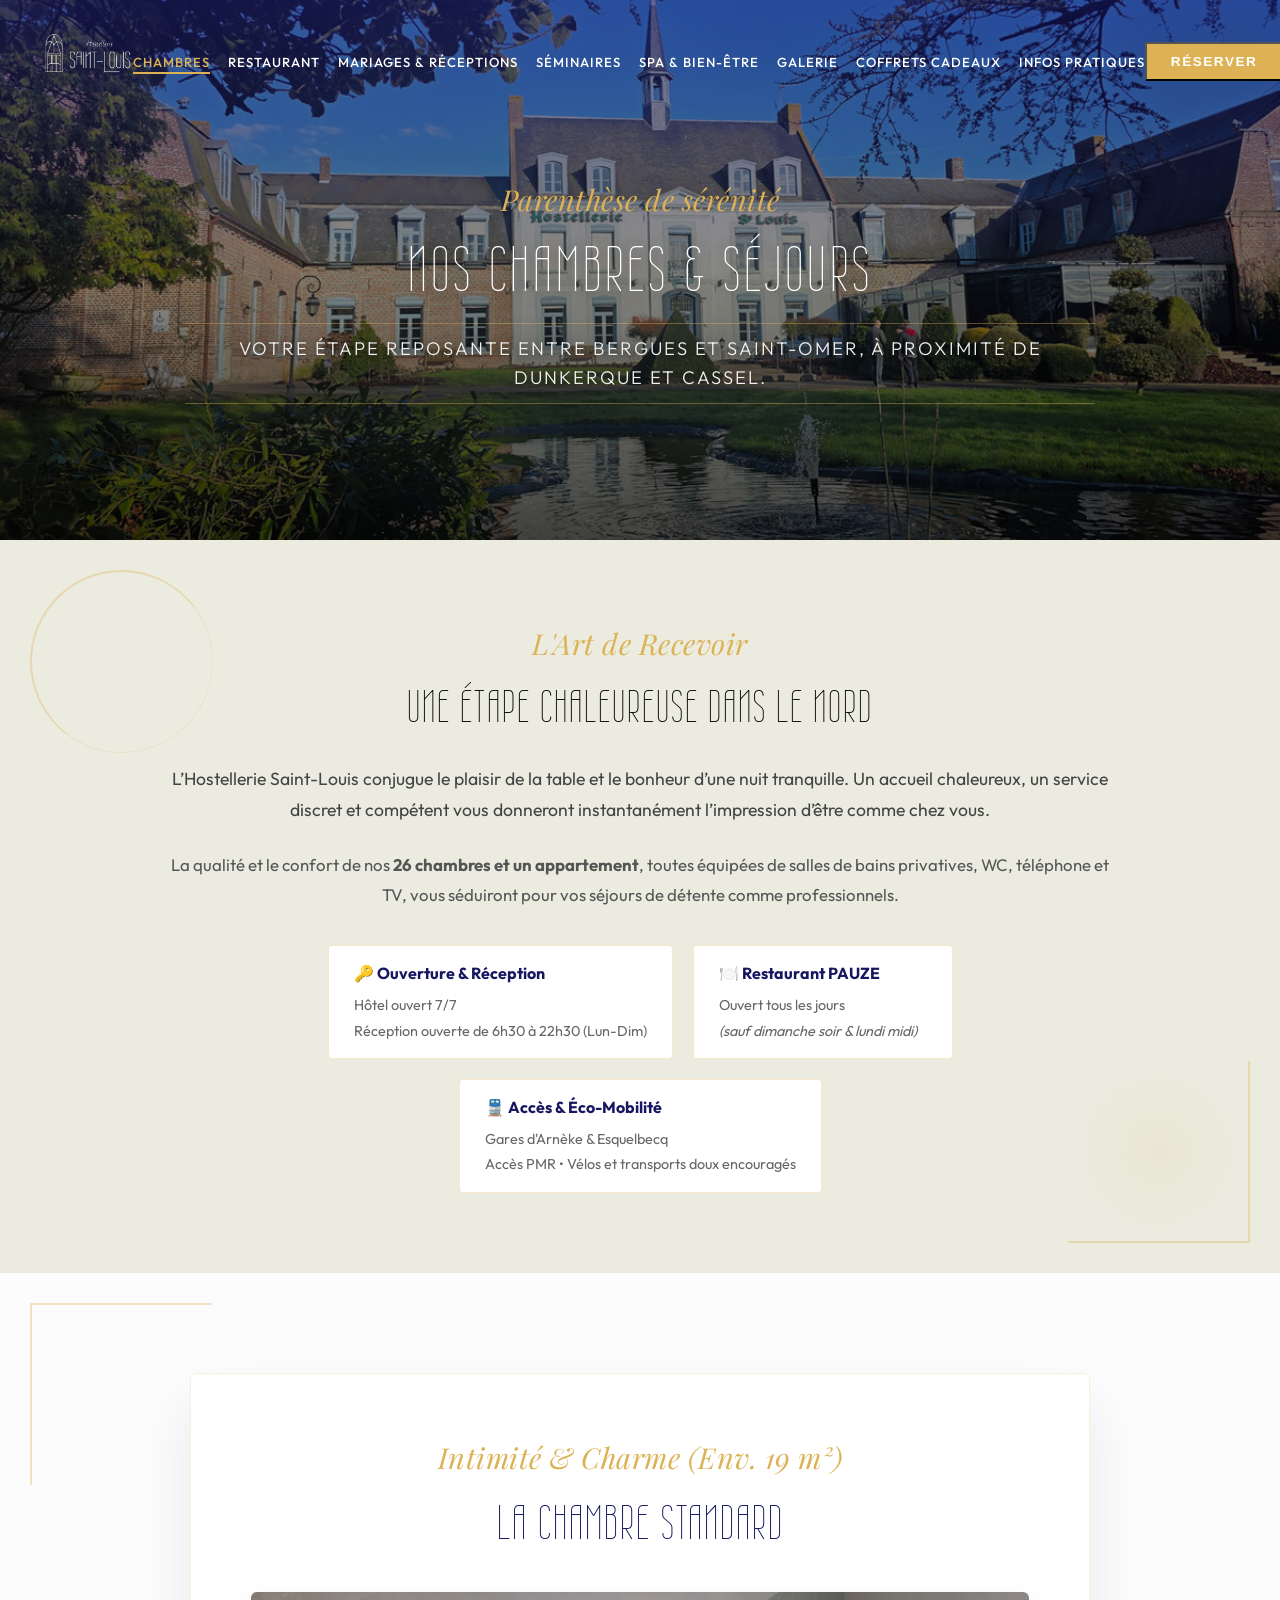
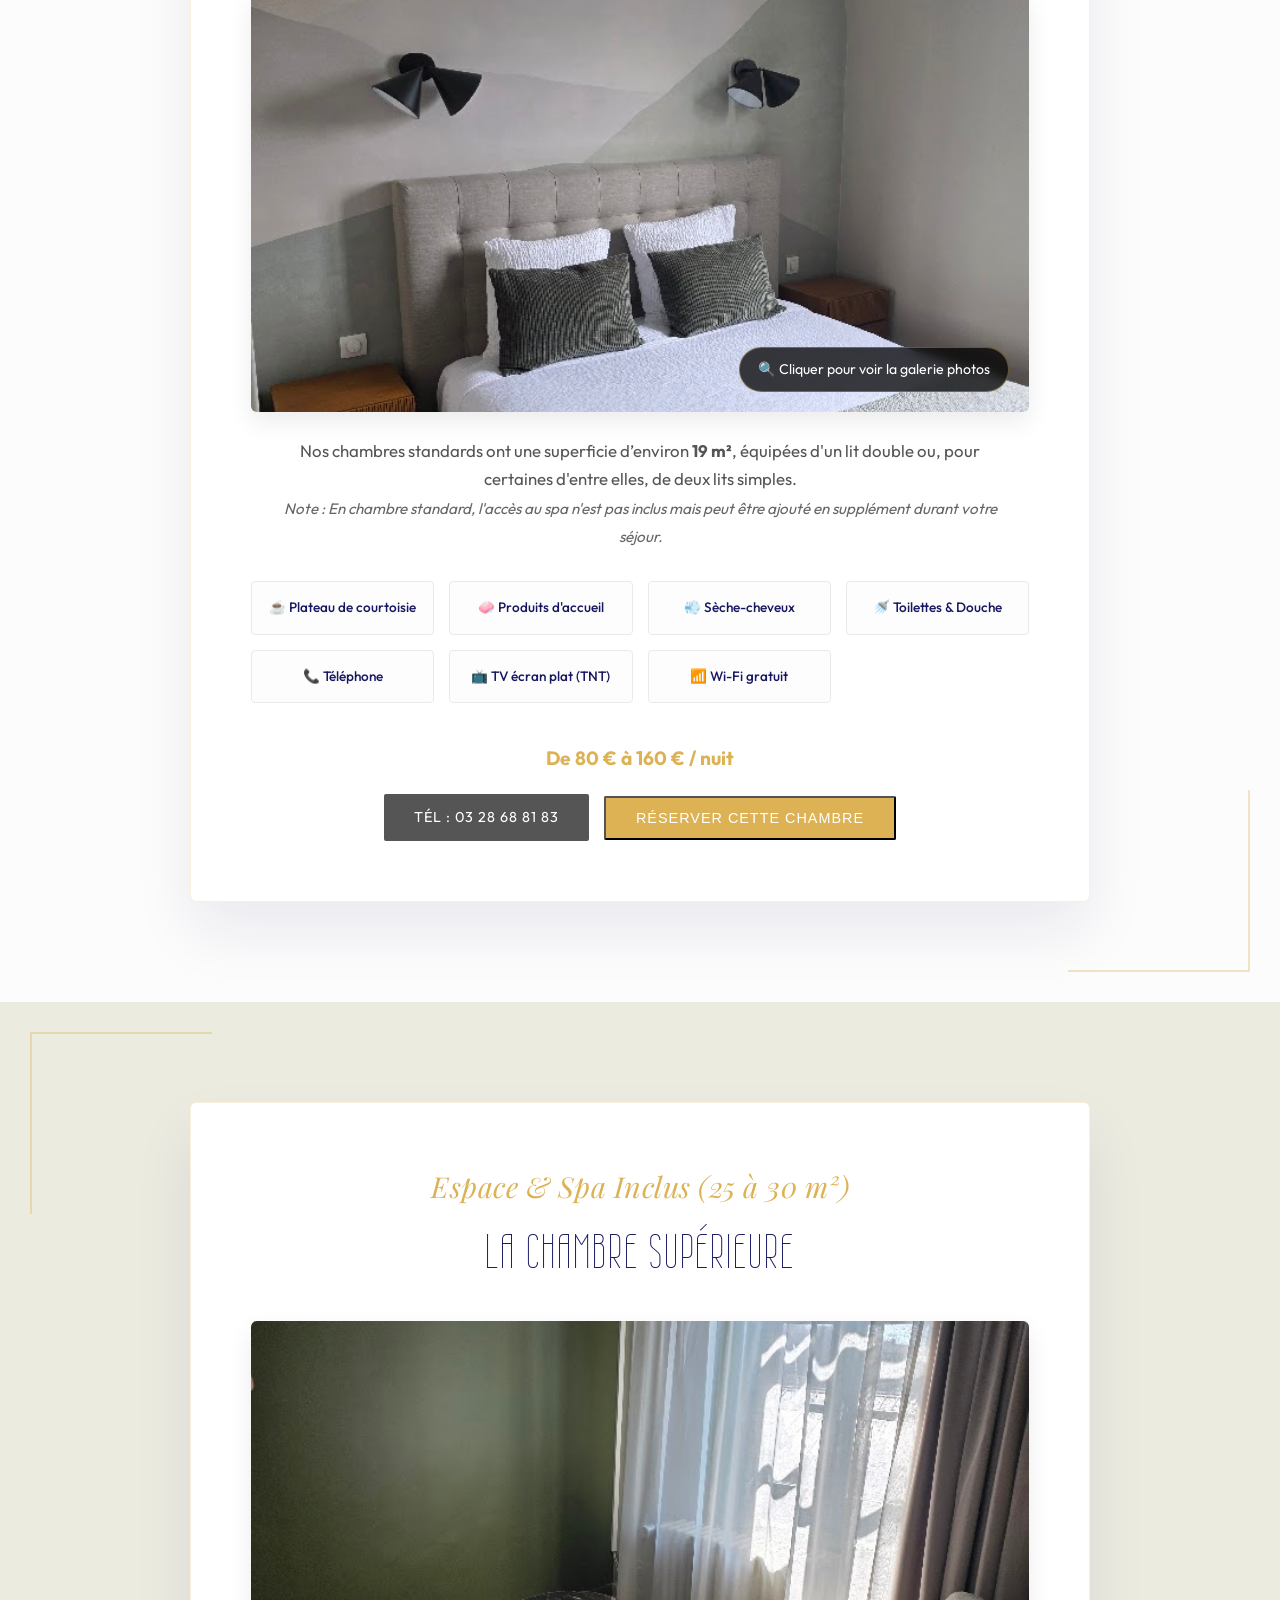
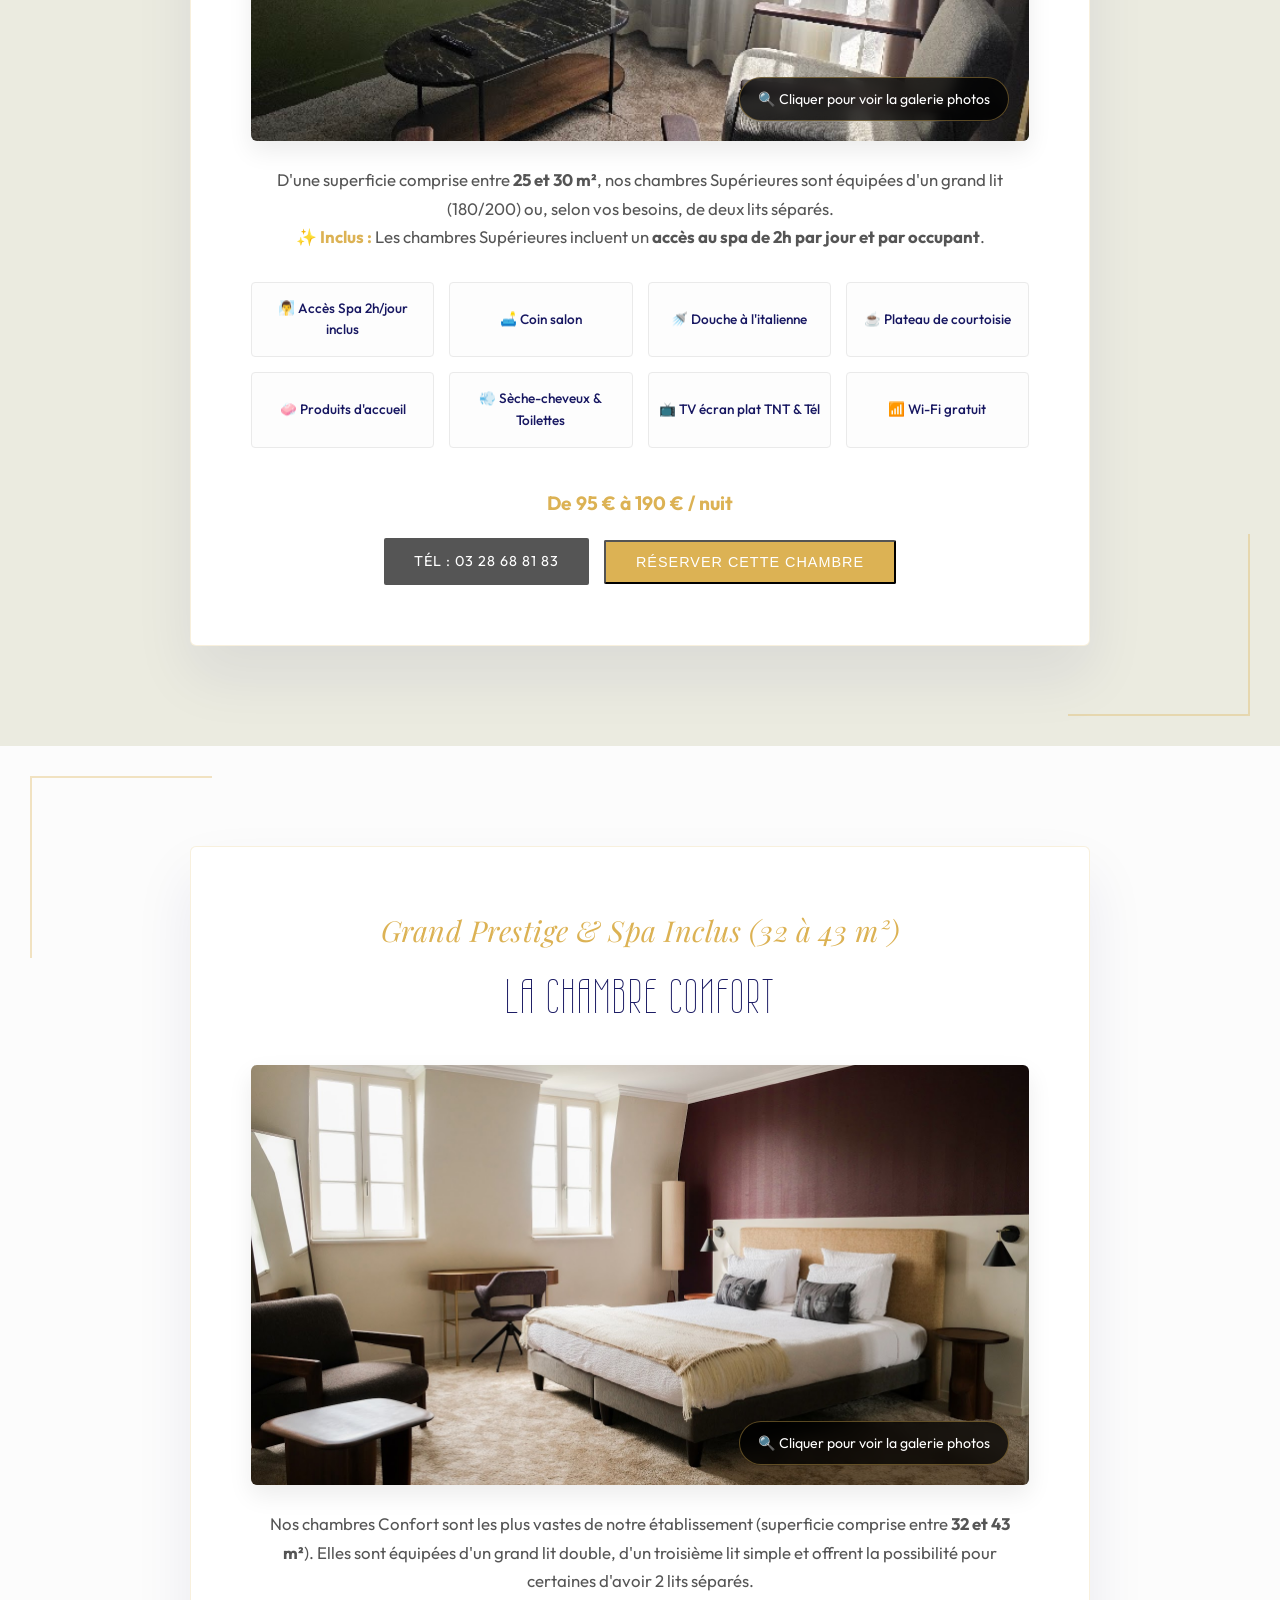
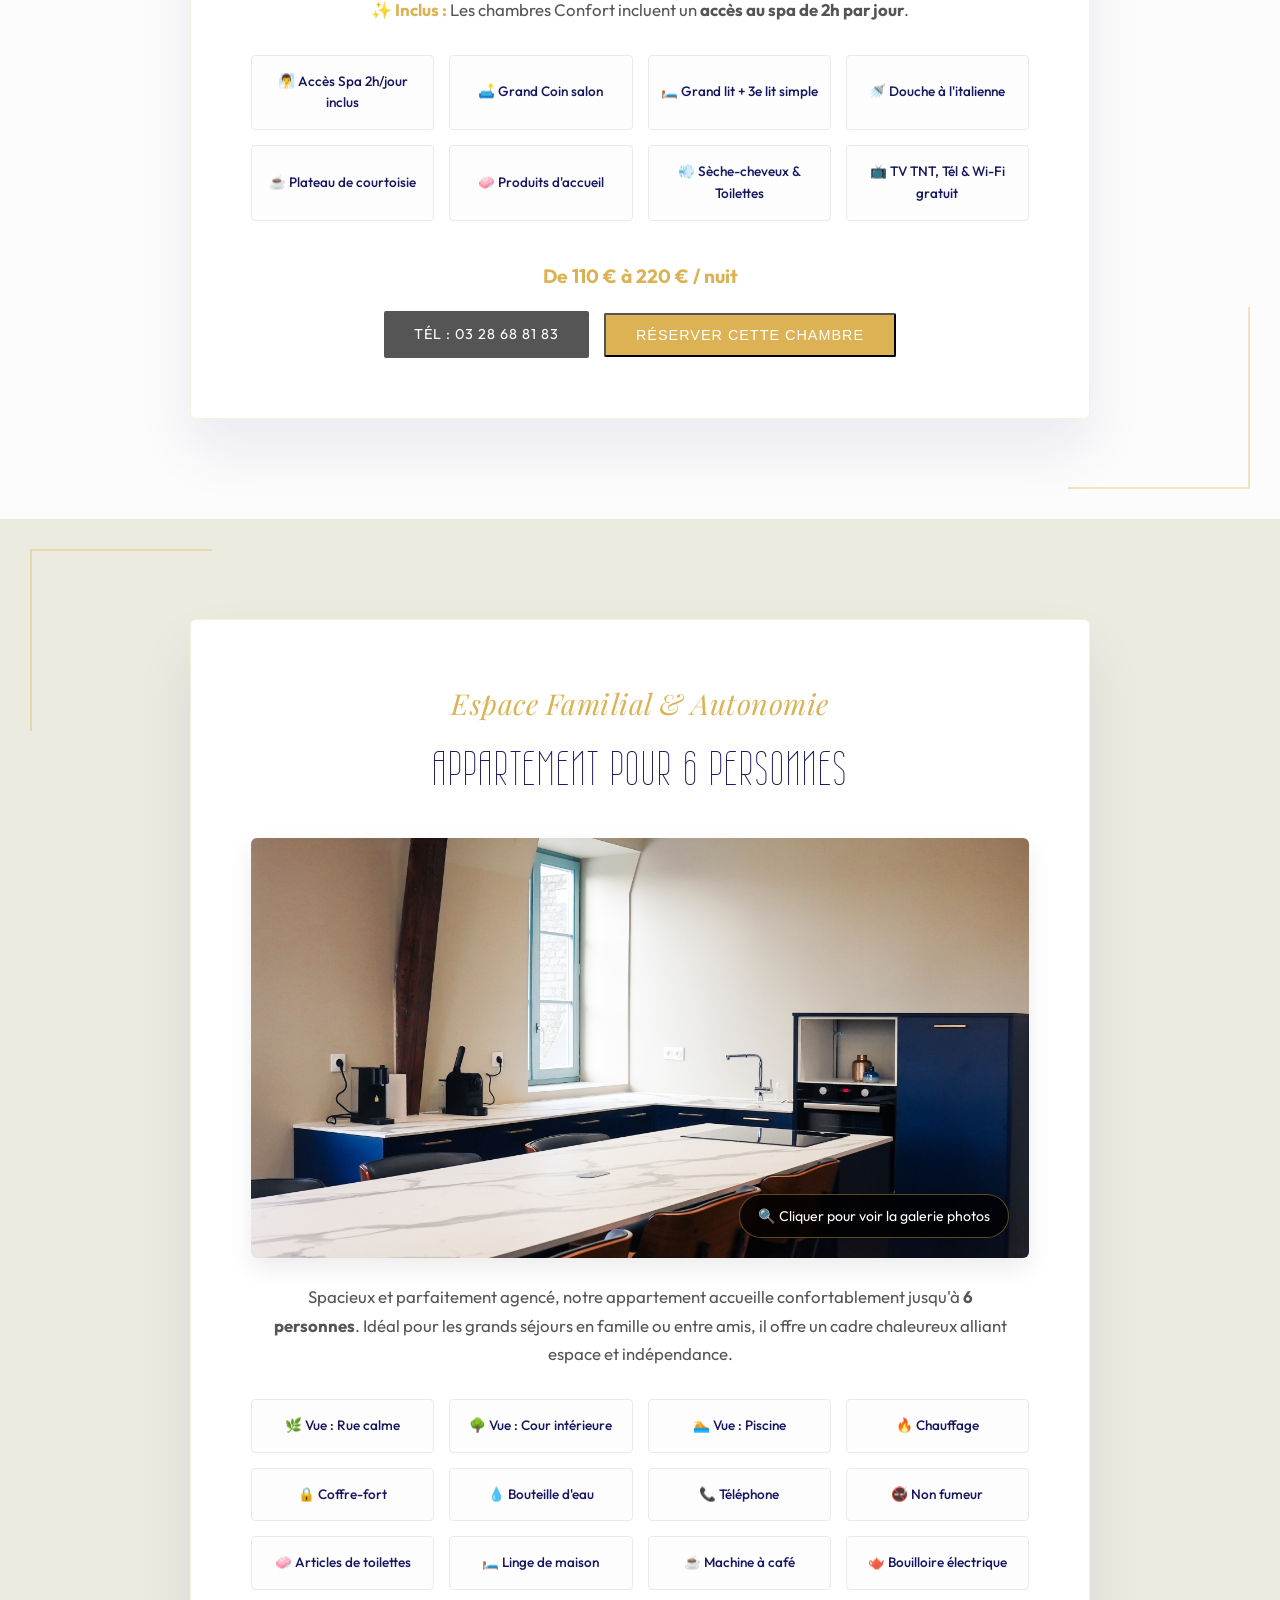
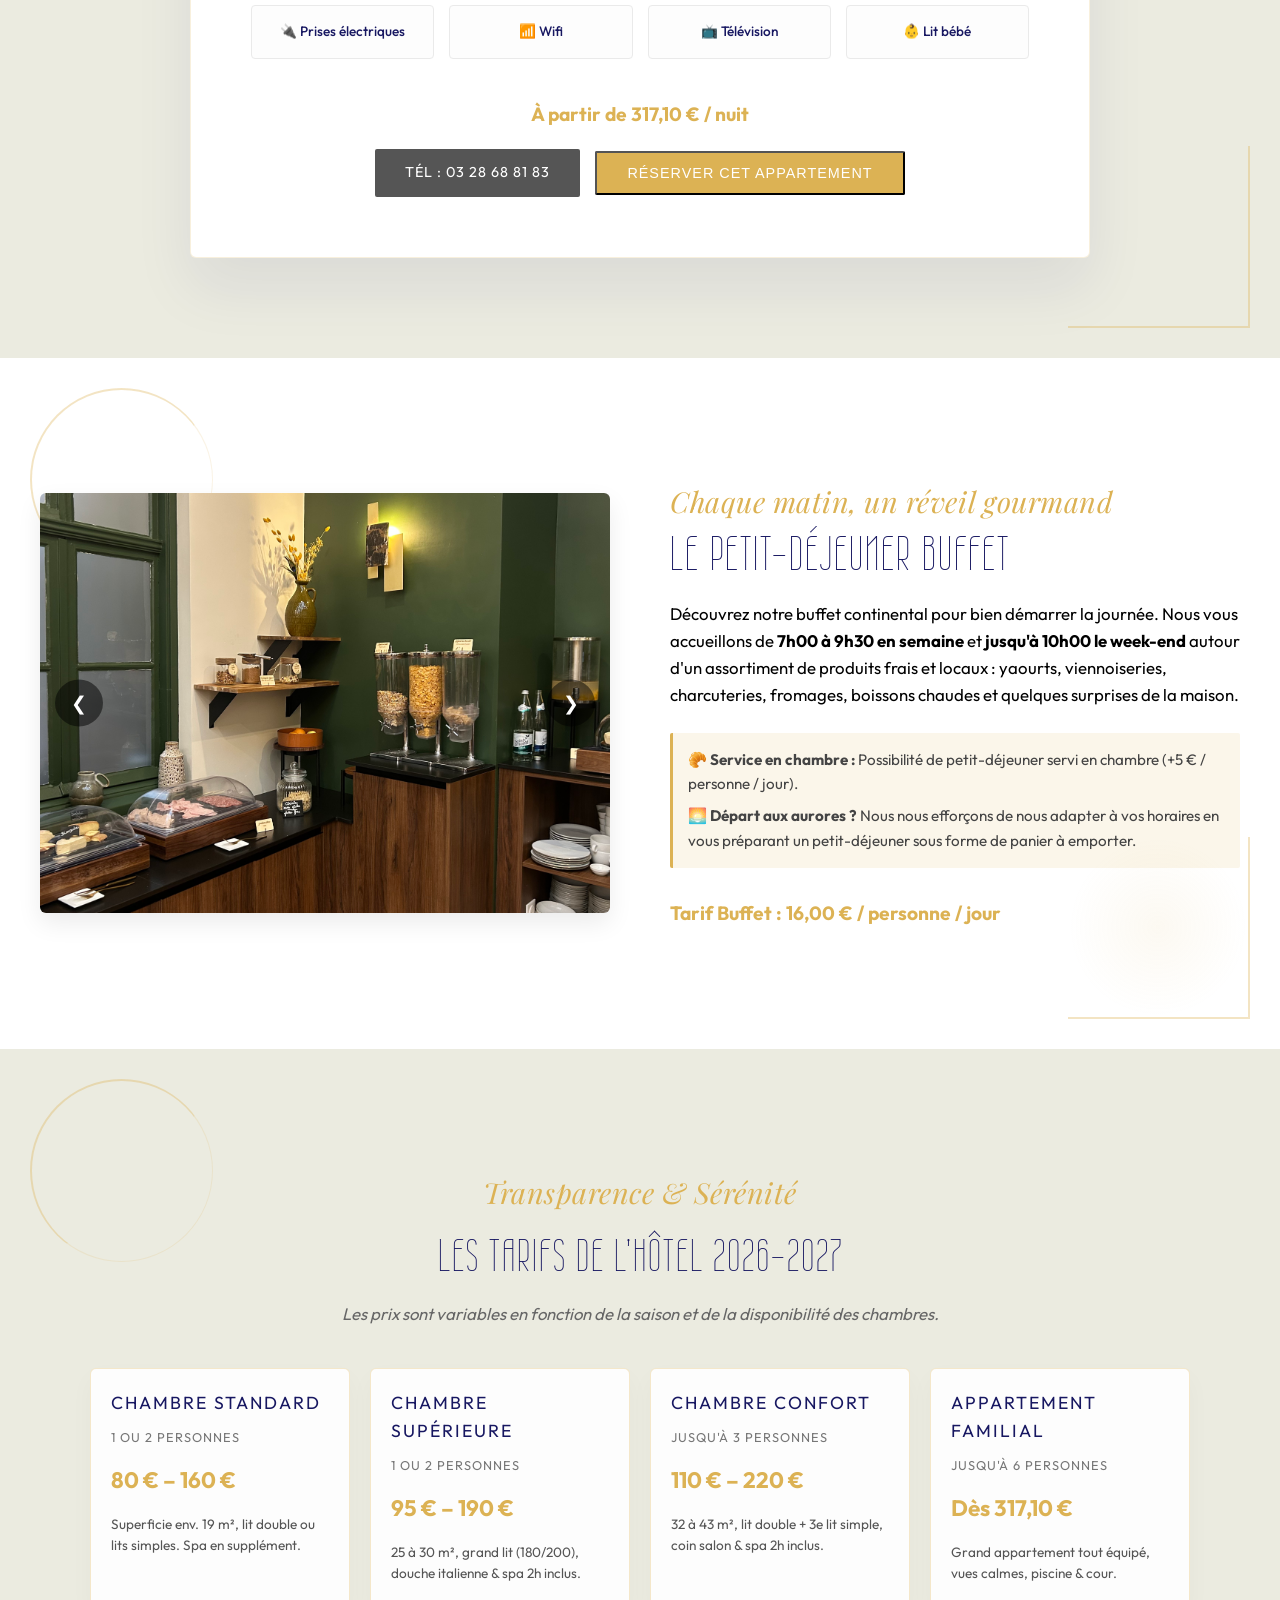
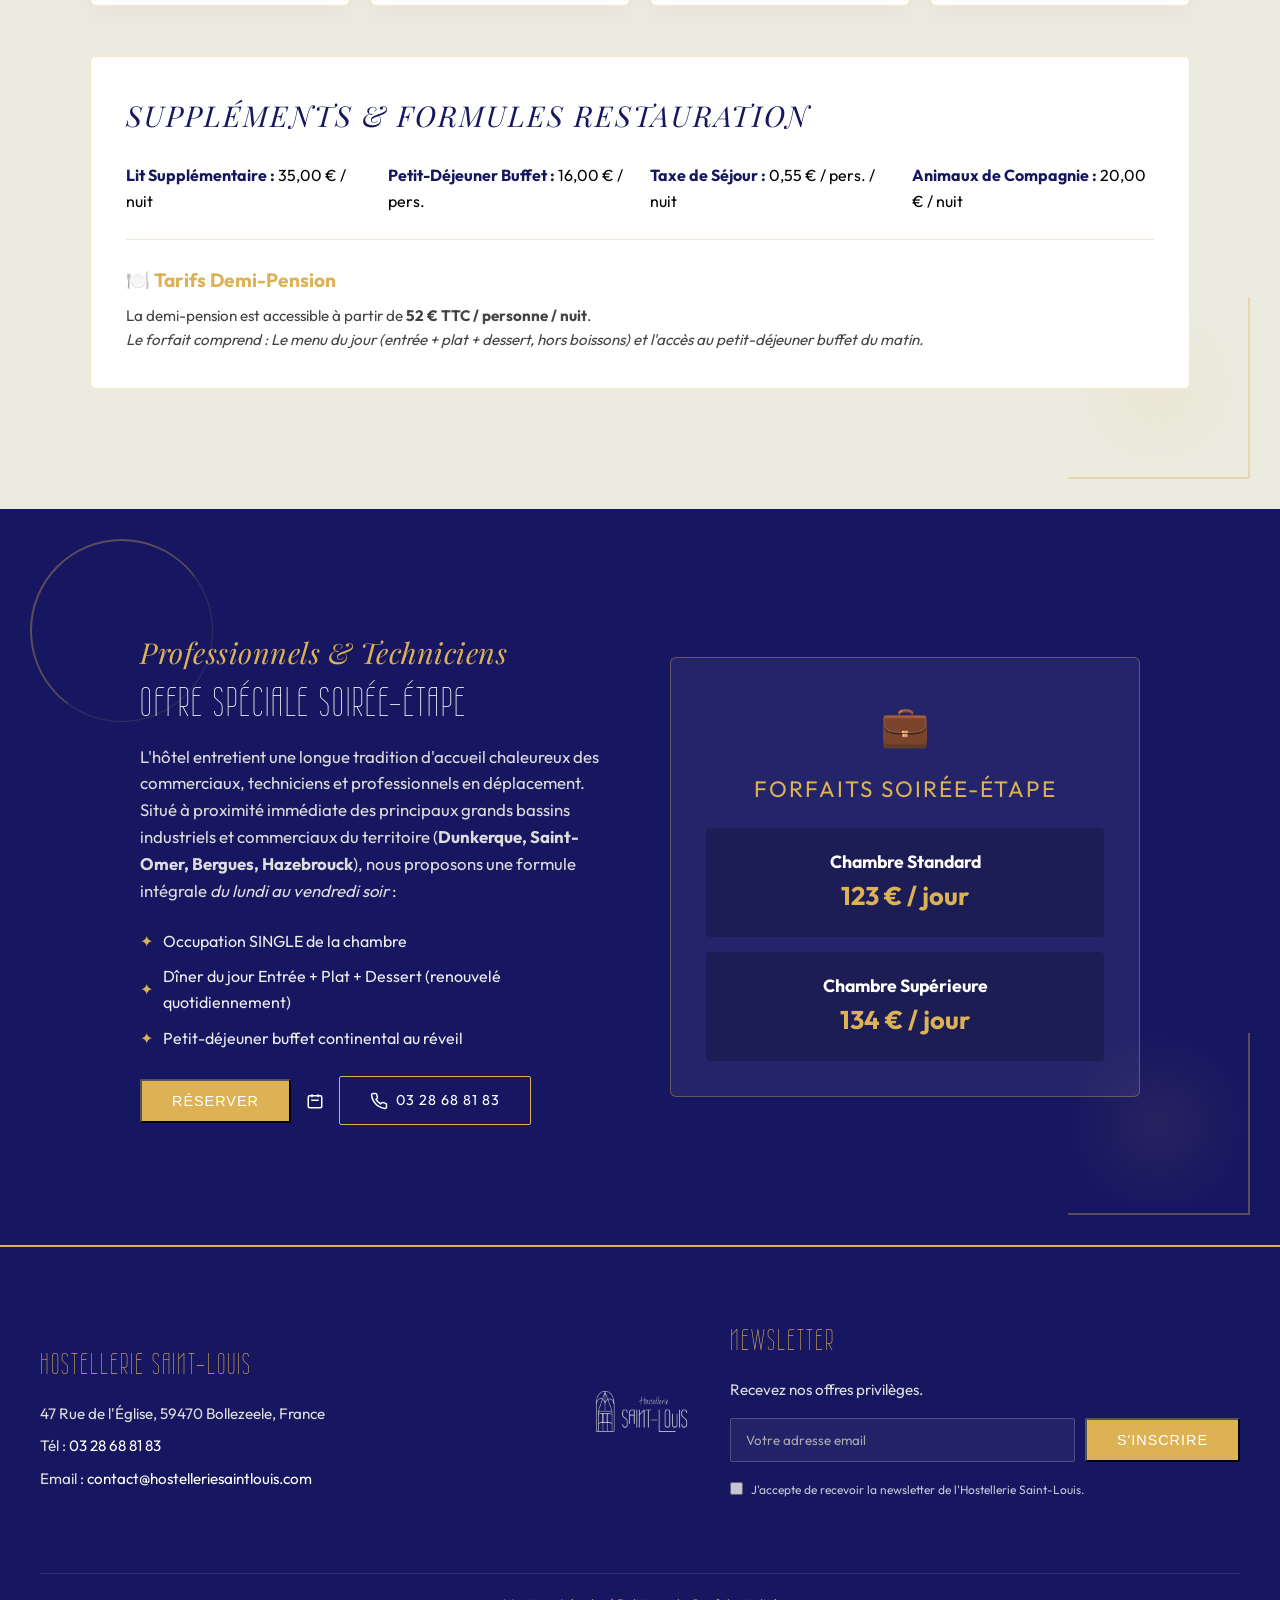
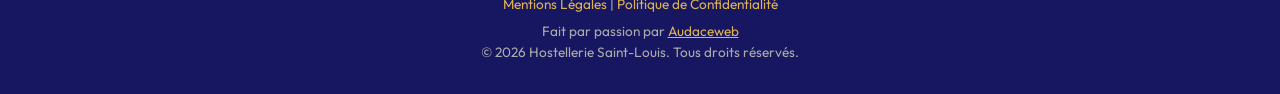
==== commit 8766014b: "Update print statement from 'Hello' to 'Goodbye'" ====
--- a/chambres.html
+++ b/chambres.html
@@ -4,7 +4,10 @@
     <meta charset="UTF-8">
     <meta name="viewport" content="width=device-width, initial-scale=1.0">
     <title>Chambres & Tarifs - Hostellerie Saint-Louis</title>
-    <link rel="icon" type="image/png" href="img/grandlogob.png">
+       <link rel="icon" href="favicon.ico" sizes="48x48">
+<link rel="icon" type="image/png" sizes="48x48" href="img/favicon-48.png">
+<link rel="icon" type="image/png" sizes="192x192" href="img/favicon-192.png">
+<link rel="apple-touch-icon" href="img/apple-touch-icon.png">
     <link rel="preconnect" href="https://fonts.googleapis.com">
     <link rel="preconnect" href="https://fonts.gstatic.com" crossorigin>
     <link href="https://fonts.googleapis.com/css2?family=Bad+Script&family=Outfit:wght@300;400;500;600&family=Playfair+Display:ital,wght@0,400;1,400&family=Wire+One&display=swap" rel="stylesheet">
@@ -119,14 +122,16 @@
 
         <nav class="nav-bar" id="nav-bar">
             <ul class="nav-links">
-                <li><a href="chambres.html" class="active">Chambres</a></li>
+                <li><a href="chambres.html">Chambres</a></li>
                 <li><a href="pauze.html">Restaurant</a></li>
                 <li><a href="mariages.html">Mariages & Réceptions</a></li>
                 <li><a href="seminaires.html">Séminaires</a></li>
                 <li><a href="spa.html">Spa & Bien-être</a></li>
+                <li><a href="galerie.html">Galerie</a></li>
                 <li><a href="coffrets.html">Coffrets Cadeaux</a></li>
                 <li><a href="infos.html">Infos Pratiques</a></li>
             </ul>
+
         </nav>
 
         <button class="btn-reserver ReservitBookingButton" style="cursor: pointer;">Réserver</button>
--- a/style.css
+++ b/style.css
@@ -64,9 +64,6 @@
     margin-bottom: 1.5rem;
 }
 
-/* ==========================================================================
-   HEADER & NAVIGATION CENTRÉE (Grille 3 colonnes pour un centrage parfait)
-   ========================================================================== */
 #main-header {
     position: fixed;
     top: 0;
@@ -105,7 +102,7 @@
 }
 
 .logo-img {
-    height: 80px;
+    height: 65px; /* Légèrement ajusté pour harmoniser avec le header réduit */
     width: auto;
 }
 
@@ -119,18 +116,19 @@
 .nav-links {
     list-style: none;
     display: flex;
-    gap: 28px;
+    gap: 18px; /* Ajusté pour que tous les liens (dont Galerie) tiennent sur une ligne */
 }
 
 .nav-links a {
     text-decoration: none;
     color: var(--color-white);
-    font-size: 0.9rem;
+    font-size: 0.82rem; /* Légèrement compacté pour éviter les sauts de ligne */
     text-transform: uppercase;
-    letter-spacing: 1.2px;
+    letter-spacing: 1px;
     font-weight: 500;
     transition: color 0.3s ease;
     position: relative;
+    white-space: nowrap; /* Empêche le texte de se couper sur plusieurs lignes */
 }
 
 .nav-links a::after {
@@ -154,10 +152,55 @@
     color: var(--color-gold) !important;
 }
 
-/* Bouton Réserver (Colonne 3 - À droite) */
-.btn-reserver {
+/* Bloc des actions à droite (Colonne 3 : Sélecteur de langue + Bouton Réserver) */
+.header-actions {
     grid-column: 3;
     justify-self: end;
+    display: flex;
+    align-items: center;
+    gap: 15px;
+}
+
+/* Design élégant du sélecteur de langue bureau */
+.desktop-lang-switcher {
+    display: flex;
+    align-items: center;
+    background: rgba(255, 255, 255, 0.1);
+    border: 1px solid rgba(220, 178, 84, 0.4);
+    border-radius: 20px;
+    padding: 4px 10px;
+    font-family: var(--font-subtitle, serif);
+    font-size: 0.85rem;
+    backdrop-filter: blur(5px);
+    transition: border-color 0.3s ease;
+}
+
+.desktop-lang-switcher:hover {
+    border-color: var(--color-gold);
+}
+
+.desktop-lang-switcher .lang-option {
+    color: #fff;
+    text-decoration: none;
+    opacity: 0.5;
+    padding: 2px 4px;
+    transition: opacity 0.3s ease, color 0.3s ease;
+}
+
+.desktop-lang-switcher .lang-option.active, 
+.desktop-lang-switcher .lang-option:hover {
+    opacity: 1;
+    color: var(--color-gold);
+    font-weight: 600;
+}
+
+.desktop-lang-switcher .lang-separator {
+    color: rgba(255, 255, 255, 0.3);
+    font-weight: 300;
+}
+
+/* Bouton Réserver */
+.btn-reserver {
     display: inline-block;
     padding: 10px 24px;
     background-color: var(--color-gold);
@@ -169,12 +212,23 @@
     font-weight: 600;
     border-radius: 2px;
     transition: all 0.3s ease;
+    white-space: nowrap;
 }
 
 .btn-reserver:hover {
     background-color: #c99f43;
     transform: translateY(-2px);
     box-shadow: 0 4px 15px rgba(220, 178, 84, 0.3);
+}
+
+/* Sélecteur de langue mobile (intégré dans le menu burger) */
+.mobile-lang-switcher {
+    display: none;
+    align-items: center;
+    justify-content: center;
+    gap: 8px;
+    margin-top: 25px;
+    font-family: var(--font-subtitle, serif);
 }
 
 /* Bouton Hamburger */
@@ -210,9 +264,15 @@
     background-color: var(--color-gold);
 }
 
-/* ==========================================================================
-   BLOC HERO (Avec grand logo central)
-   ========================================================================== */
+/* Media Queries pour tablettes et mobiles */
+@media screen and (max-width: 1150px) {
+    .desktop-lang-switcher {
+        display: none; /* Masqué sur écran moyen/petit pour basculer dans le menu mobile */
+    }
+    .mobile-lang-switcher {
+        display: flex;
+    }
+}
 /* ==========================================================================
    BLOC HERO ULTRA-ÉLÉGANT & LISIBLE
    ========================================================================== */
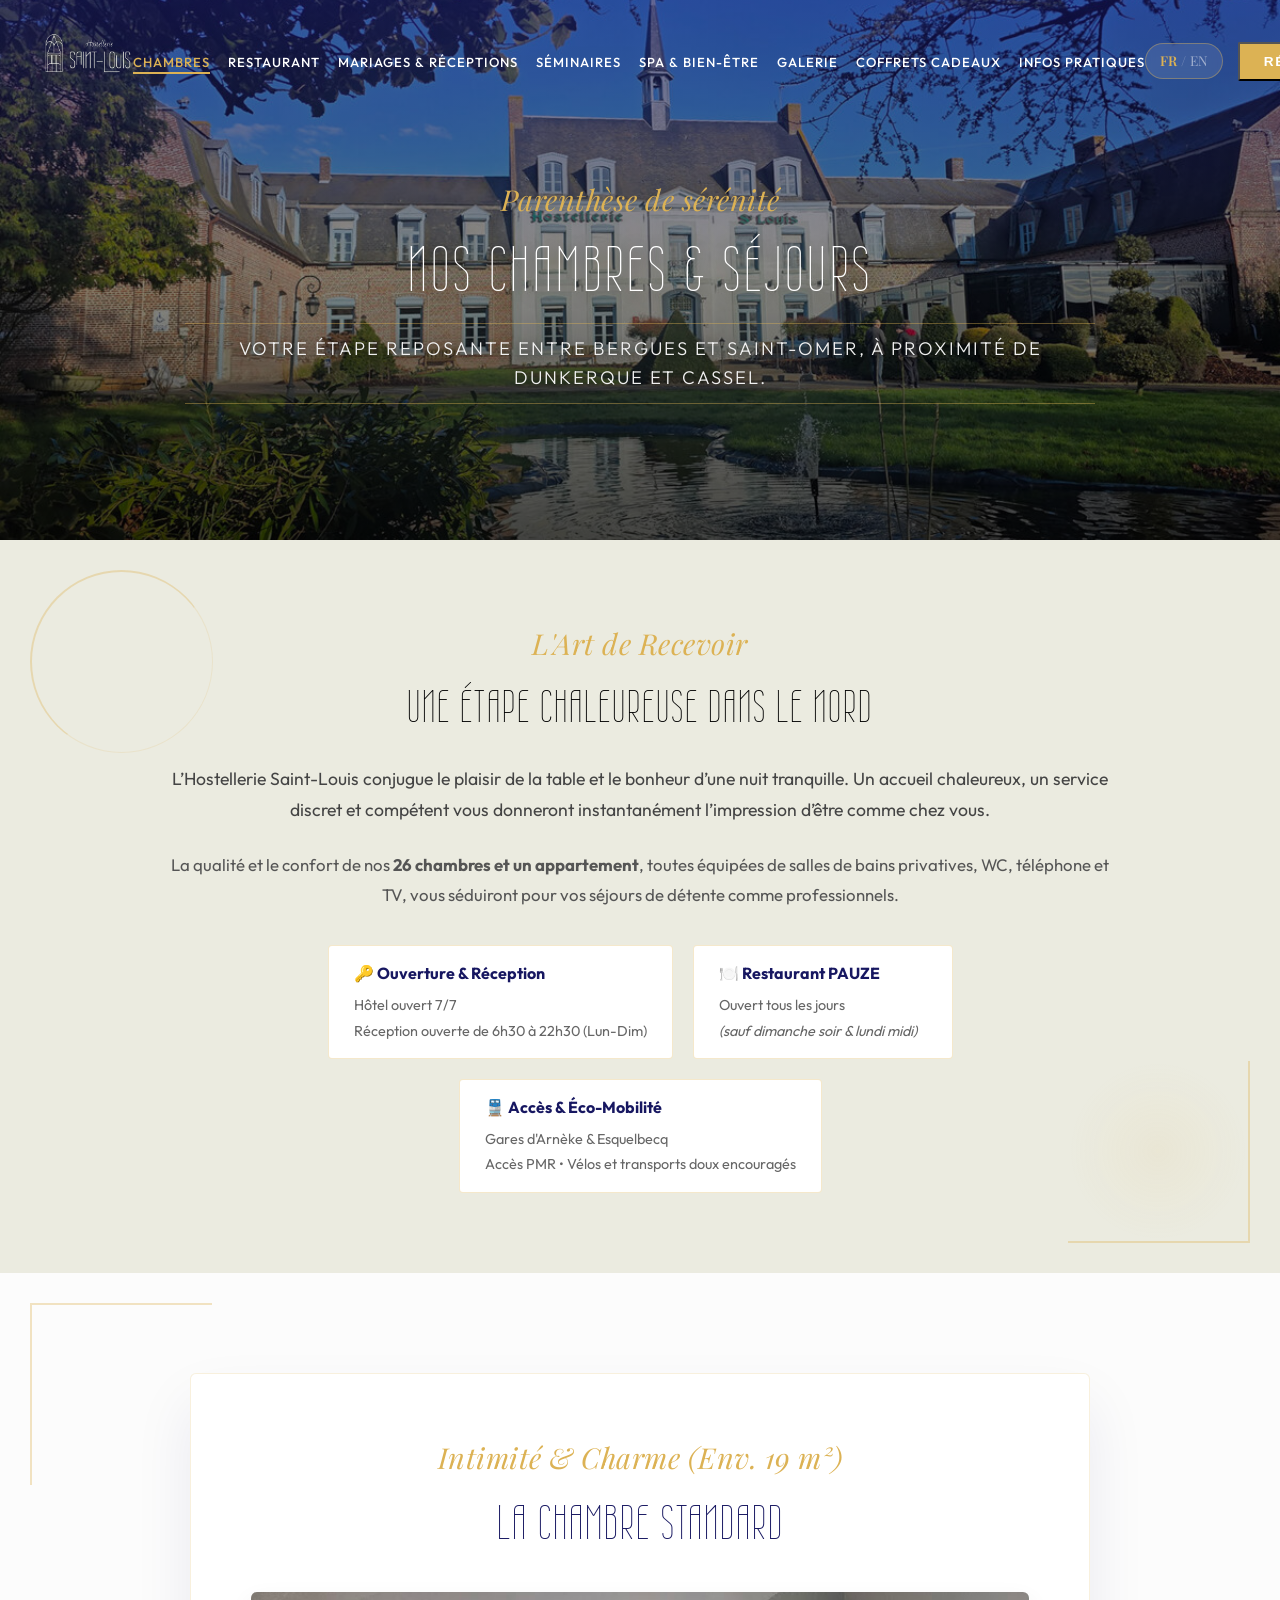
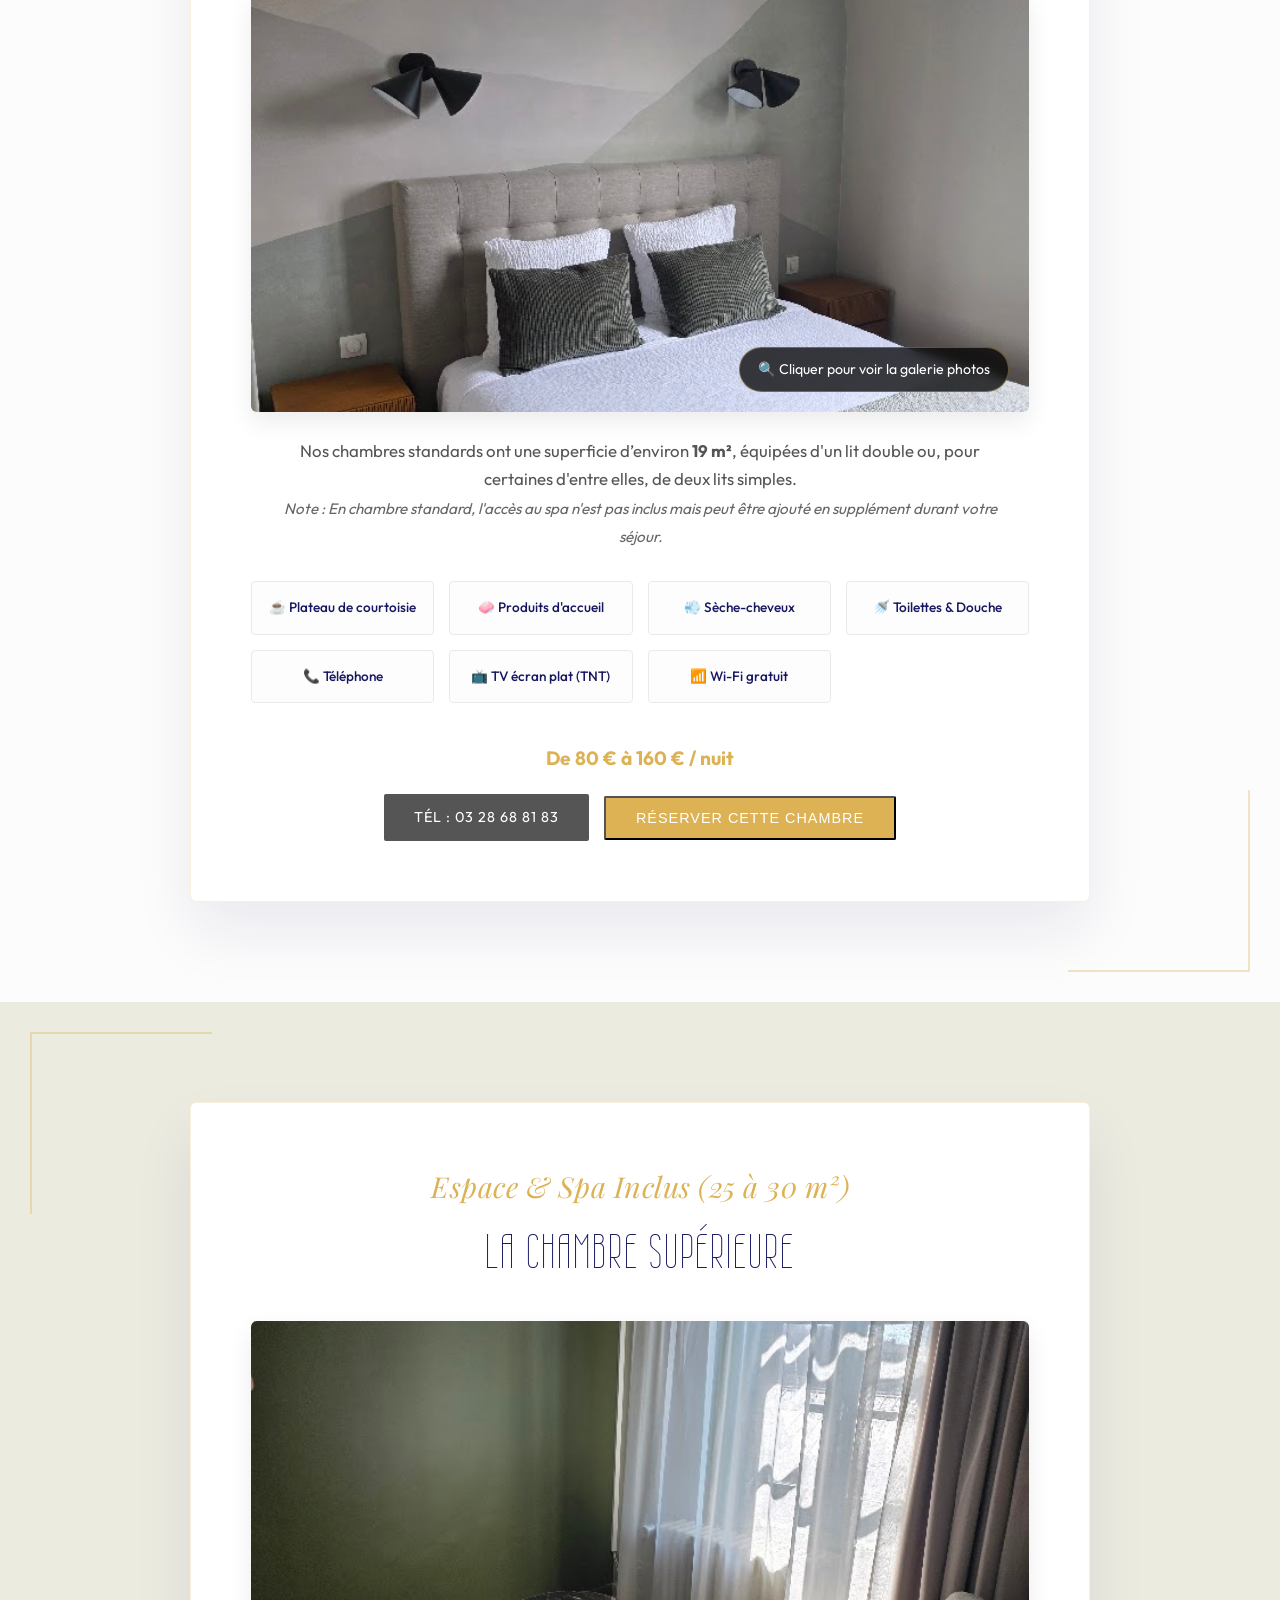
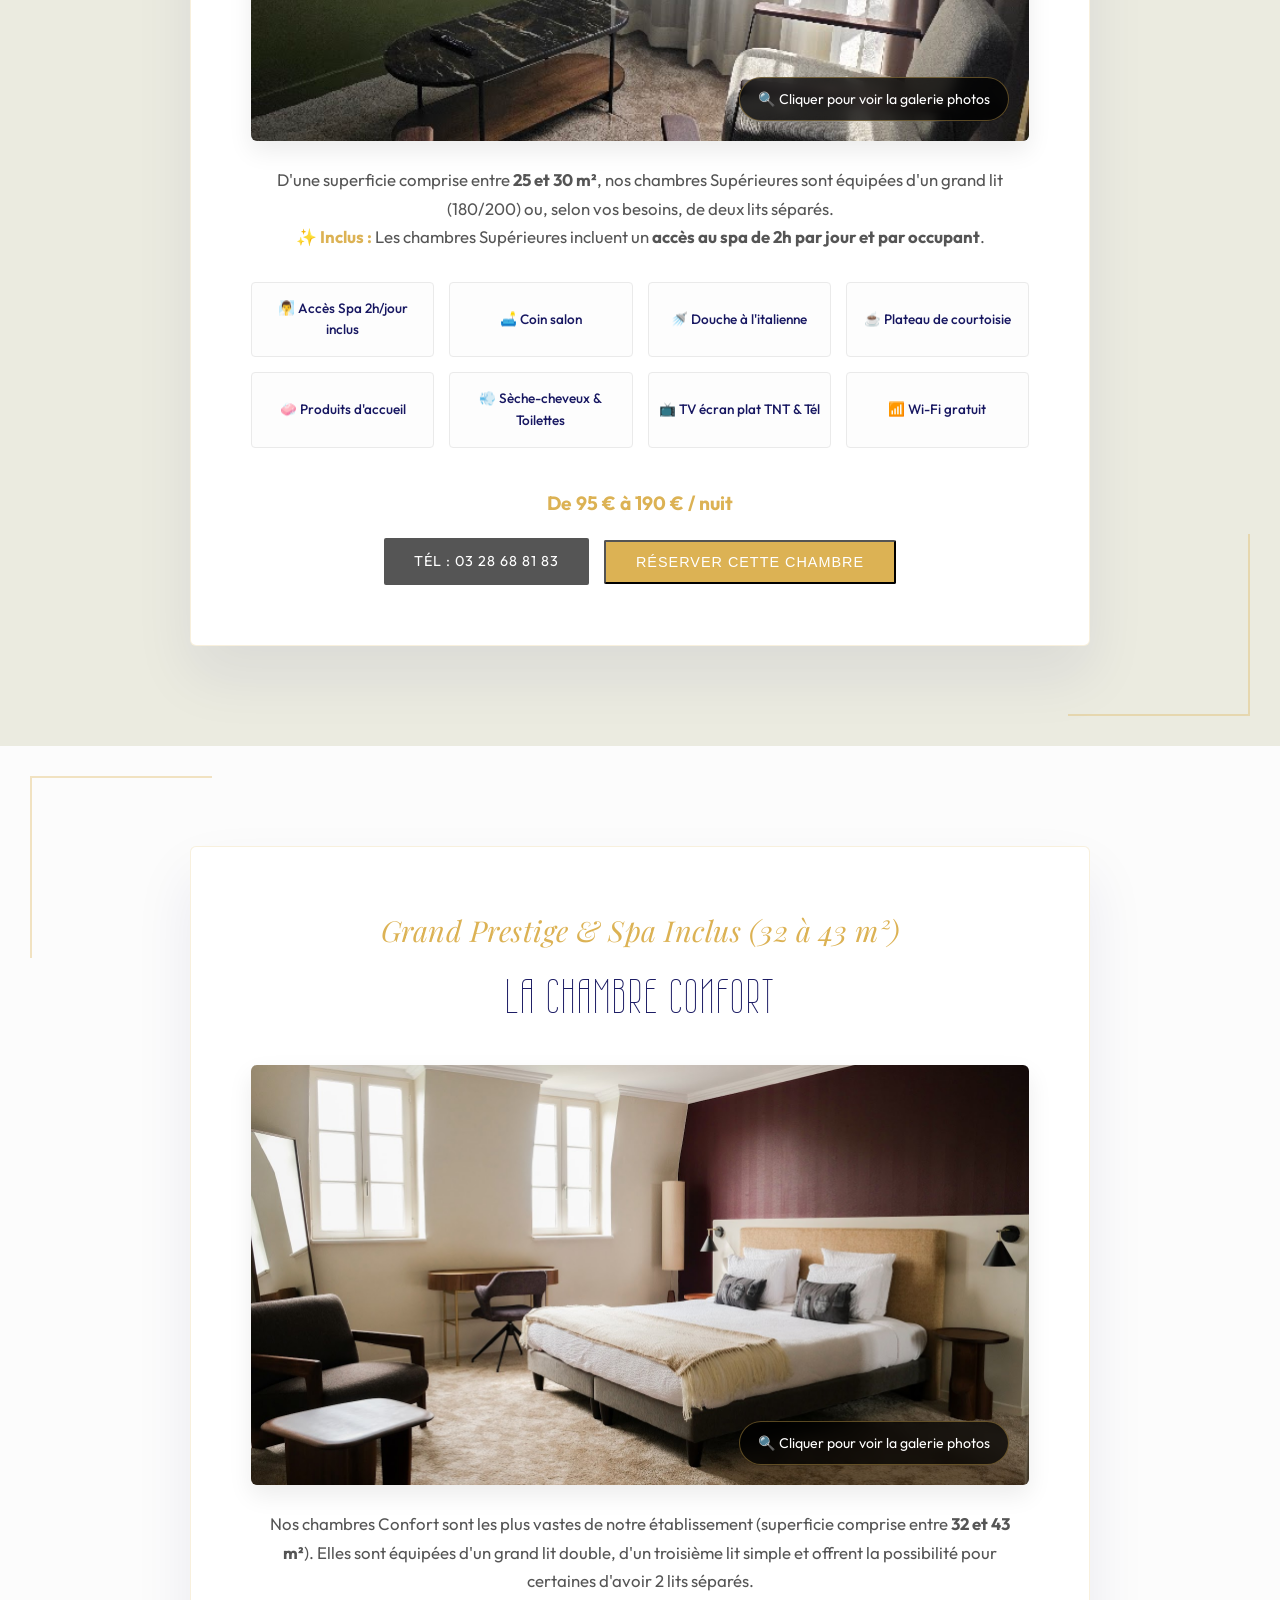
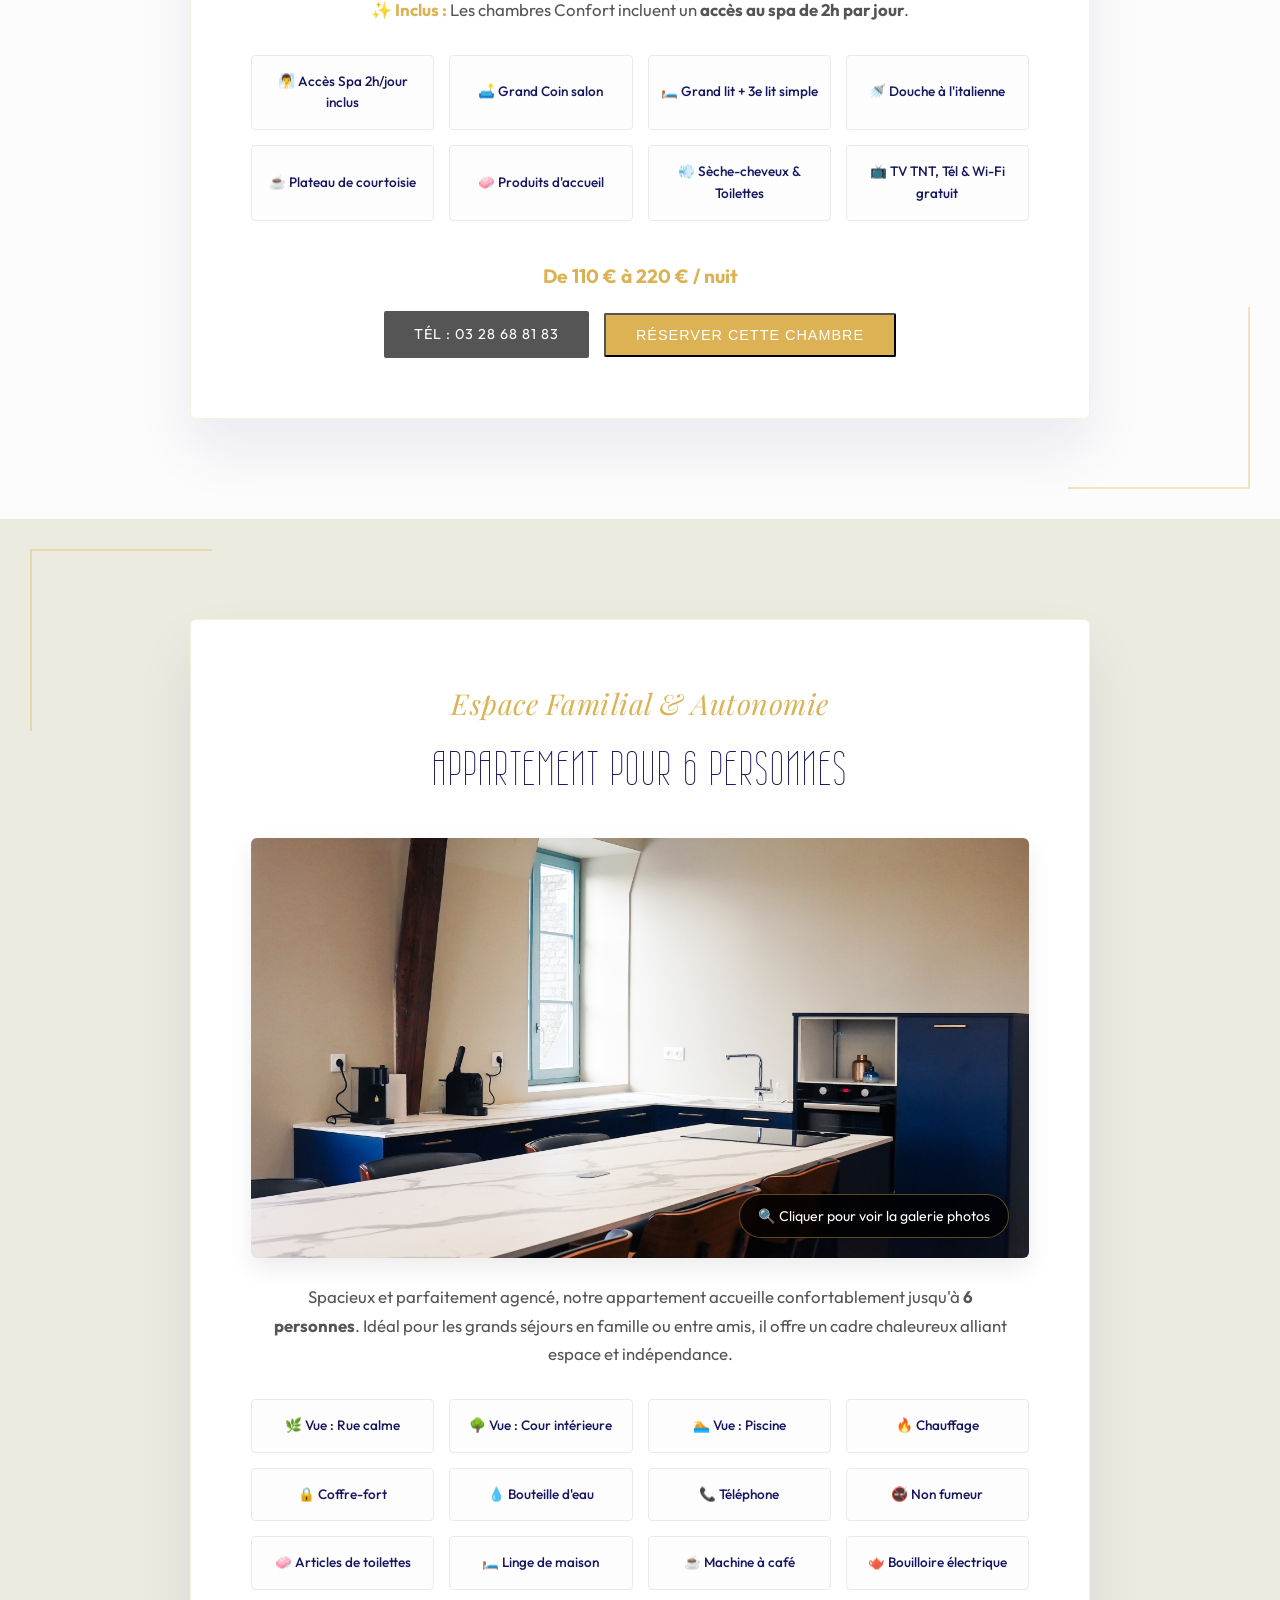
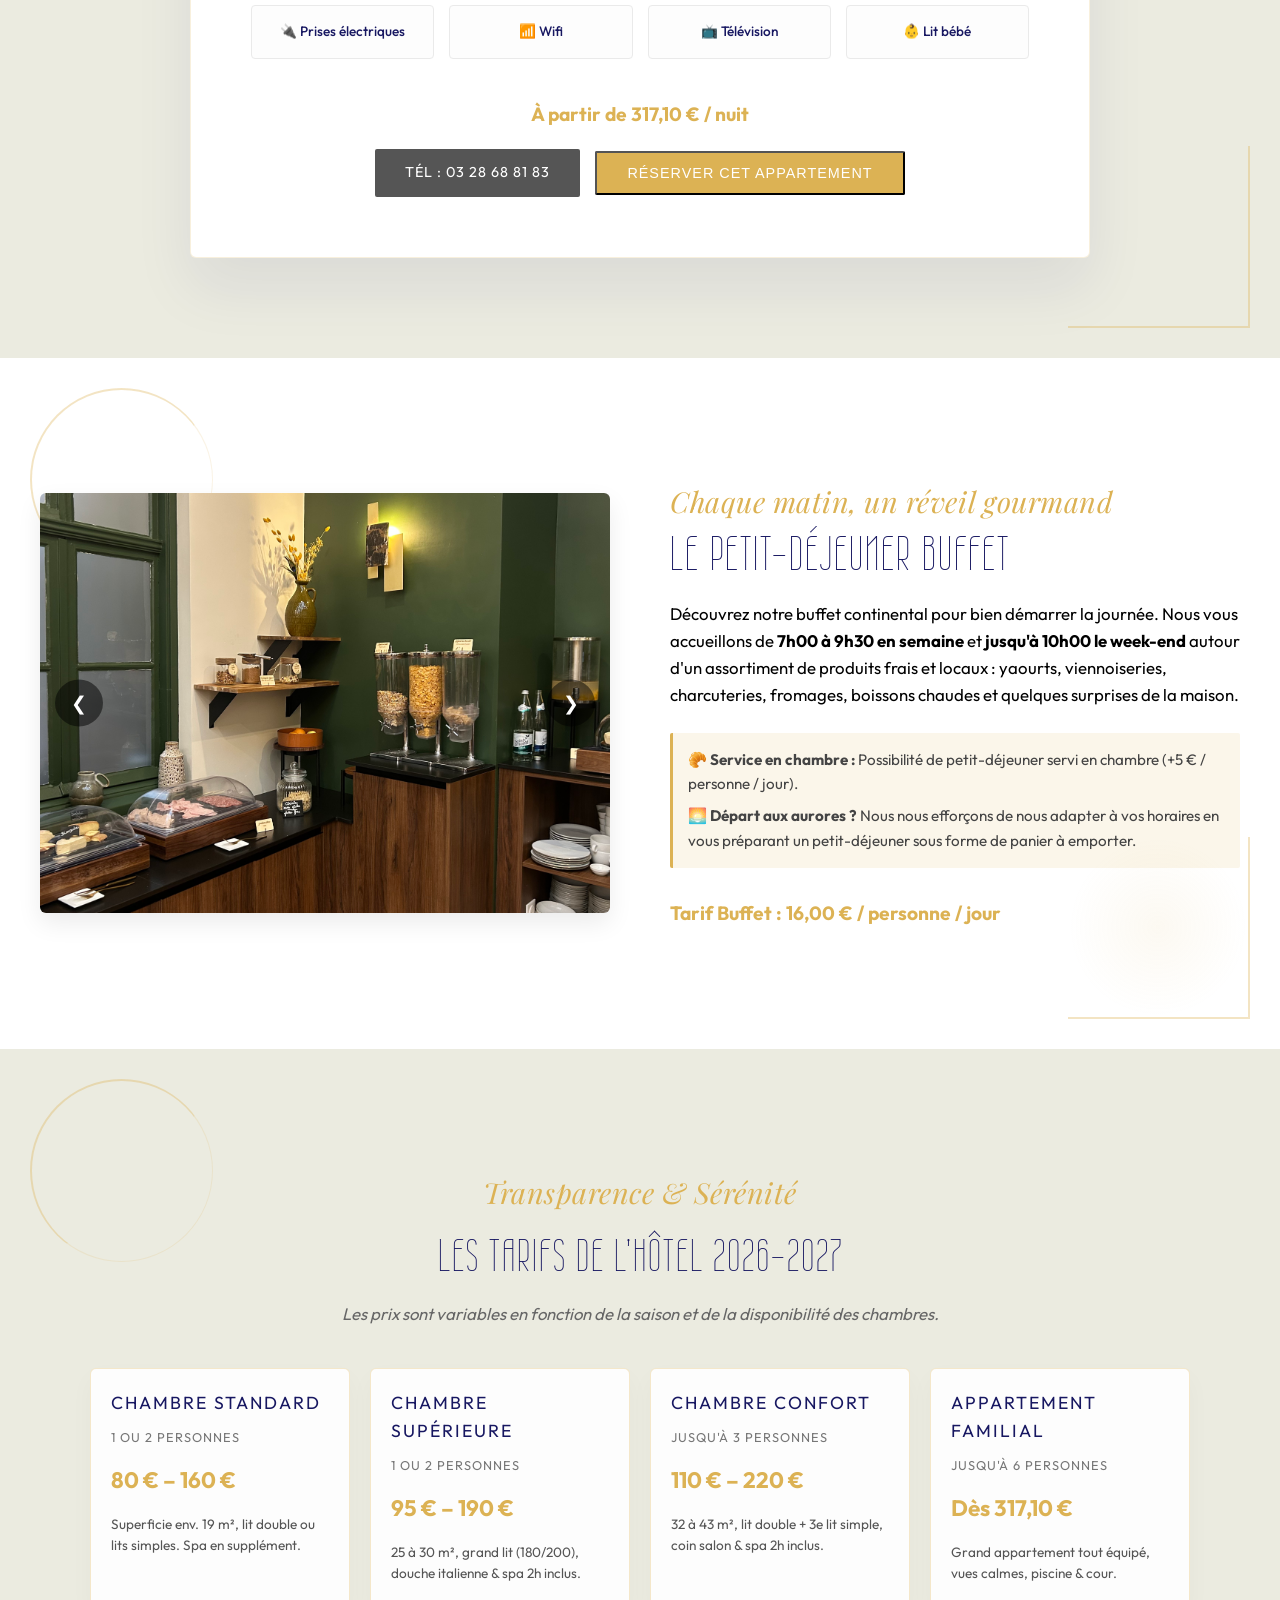
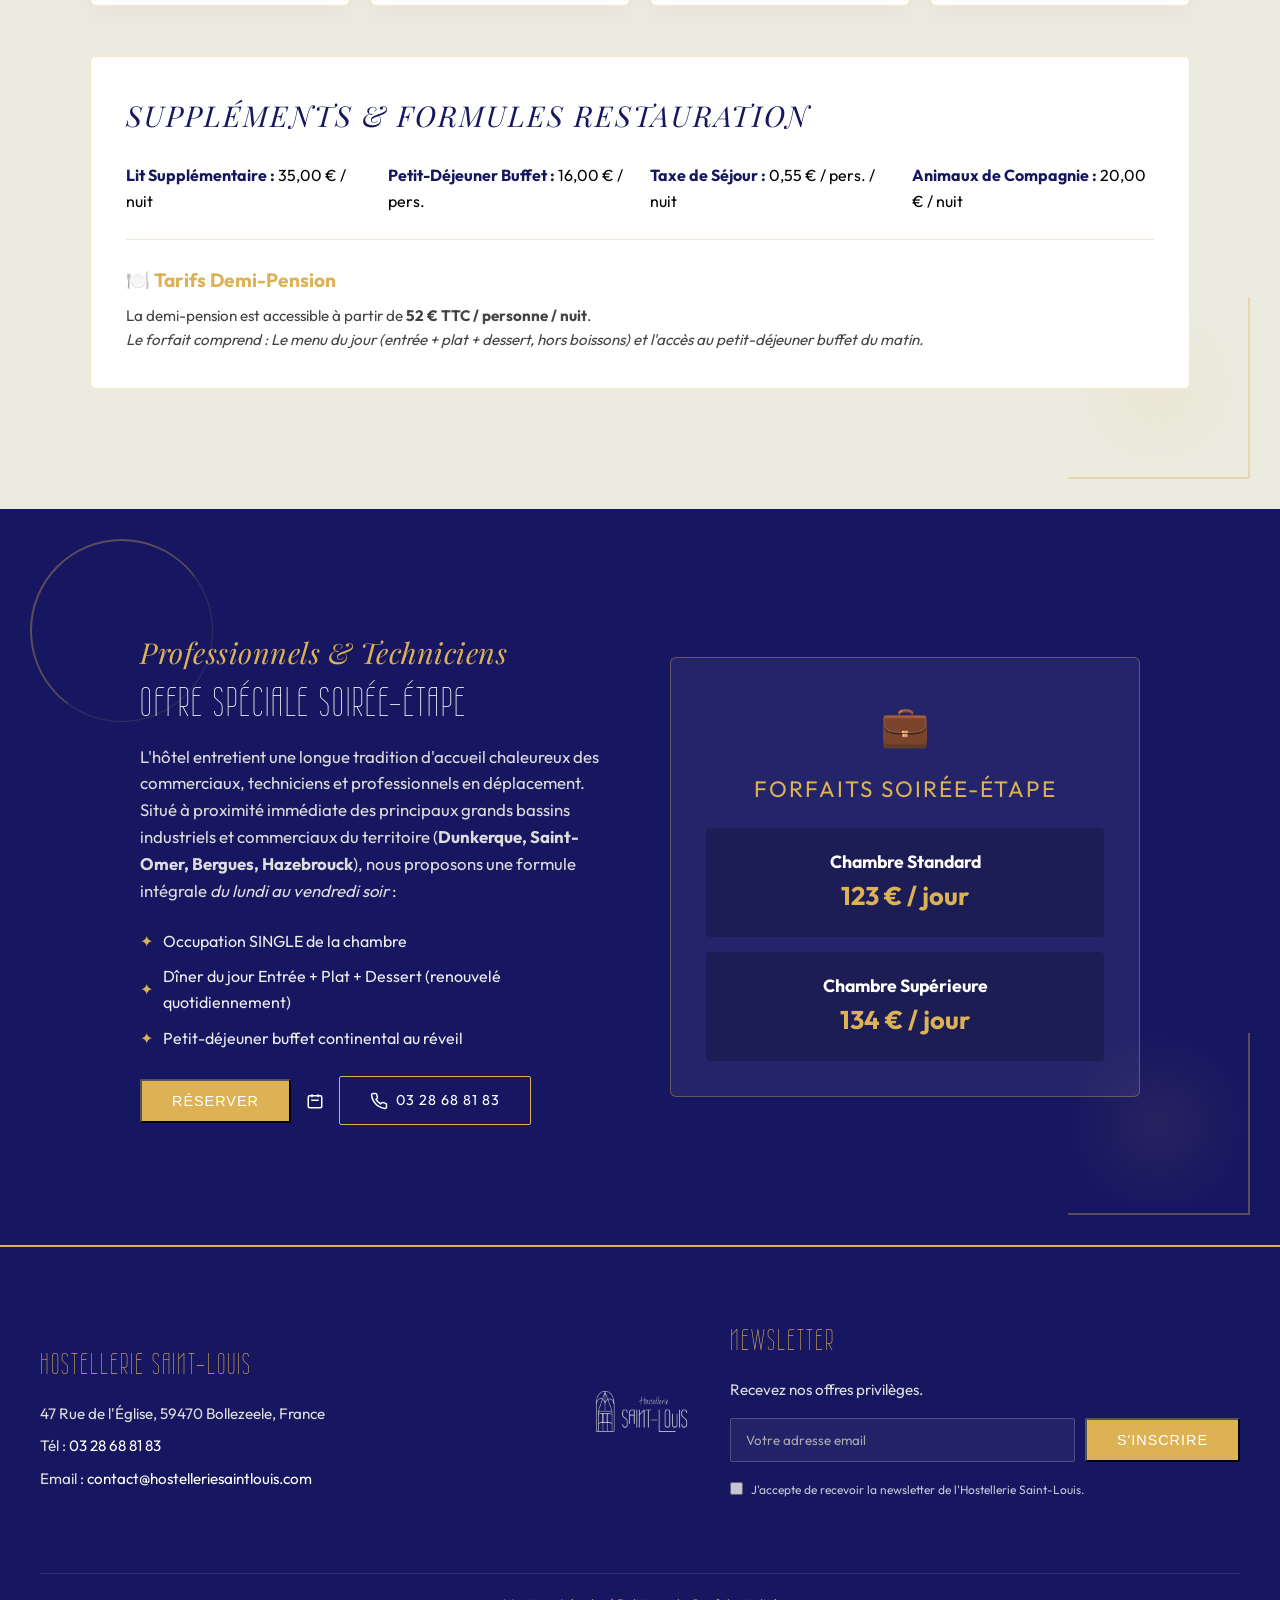
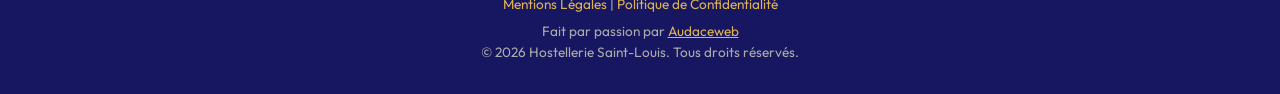
==== commit 0363bbee: "Update chambres.html" ====
--- a/chambres.html
+++ b/chambres.html
@@ -122,7 +122,7 @@
 
         <nav class="nav-bar" id="nav-bar">
             <ul class="nav-links">
-                <li><a href="chambres.html">Chambres</a></li>
+                <li><a href="chambres.html"class="active">Chambres</a></li>
                 <li><a href="pauze.html">Restaurant</a></li>
                 <li><a href="mariages.html">Mariages & Réceptions</a></li>
                 <li><a href="seminaires.html">Séminaires</a></li>
@@ -133,8 +133,23 @@
             </ul>
 
         </nav>
-
-        <button class="btn-reserver ReservitBookingButton" style="cursor: pointer;">Réserver</button>
+  <!-- Sélecteur de langue intégré spécifiquement pour la vue mobile (dans le menu burger) -->
+            <div class="mobile-lang-switcher">
+                <a href="#" class="lang-option active">FR</a>
+                <span class="lang-separator">/</span>
+                <a href="#" class="lang-option">EN</a>
+            </div>
+        </nav>
+
+        <!-- Actions de droite : Sélecteur de langue Desktop + Bouton Réserver -->
+        <div class="header-actions">
+            <div class="desktop-lang-switcher">
+                <a href="#" class="lang-option active" title="Français">FR</a>
+                <span class="lang-separator">/</span>
+                <a href="#" class="lang-option" title="English">EN</a>
+            </div>
+            <button class="btn-reserver ReservitBookingButton" style="cursor: pointer;">Réserver</button>
+        </div>
     </header>
 
     <main>
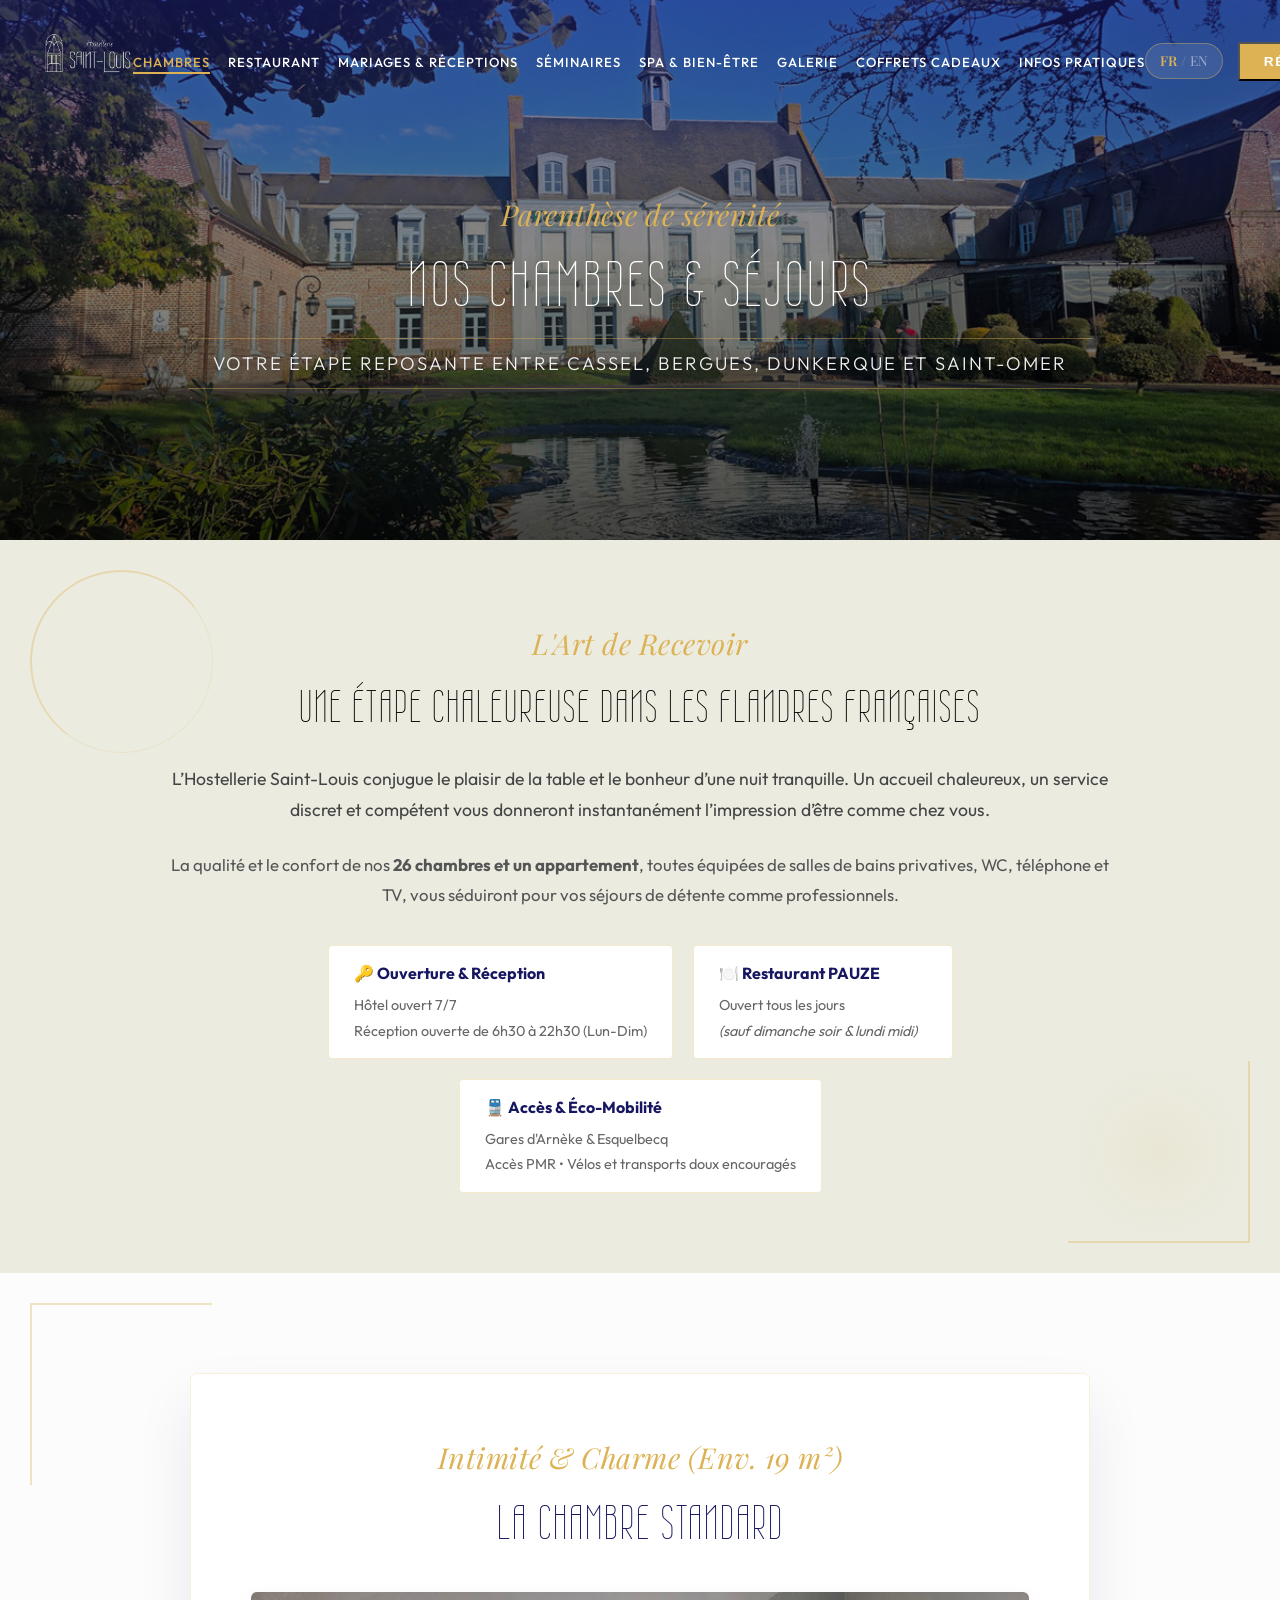
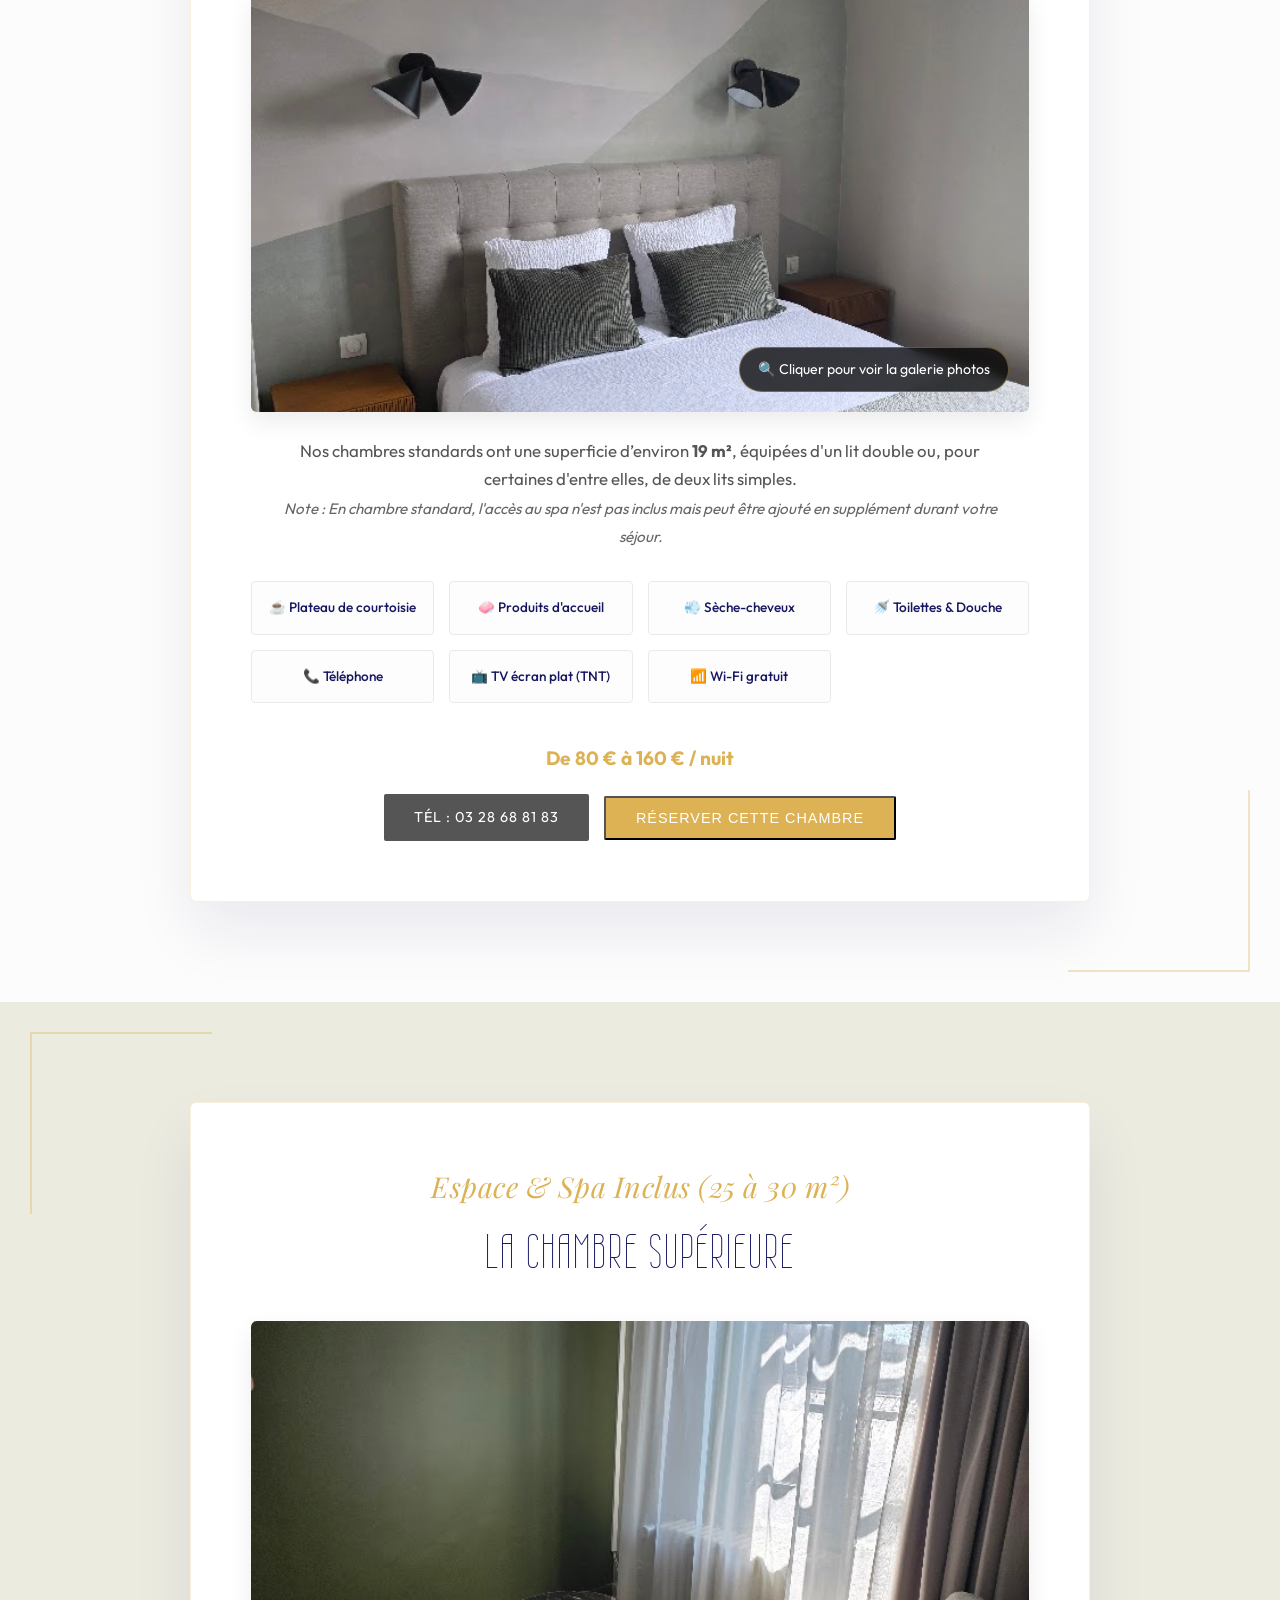
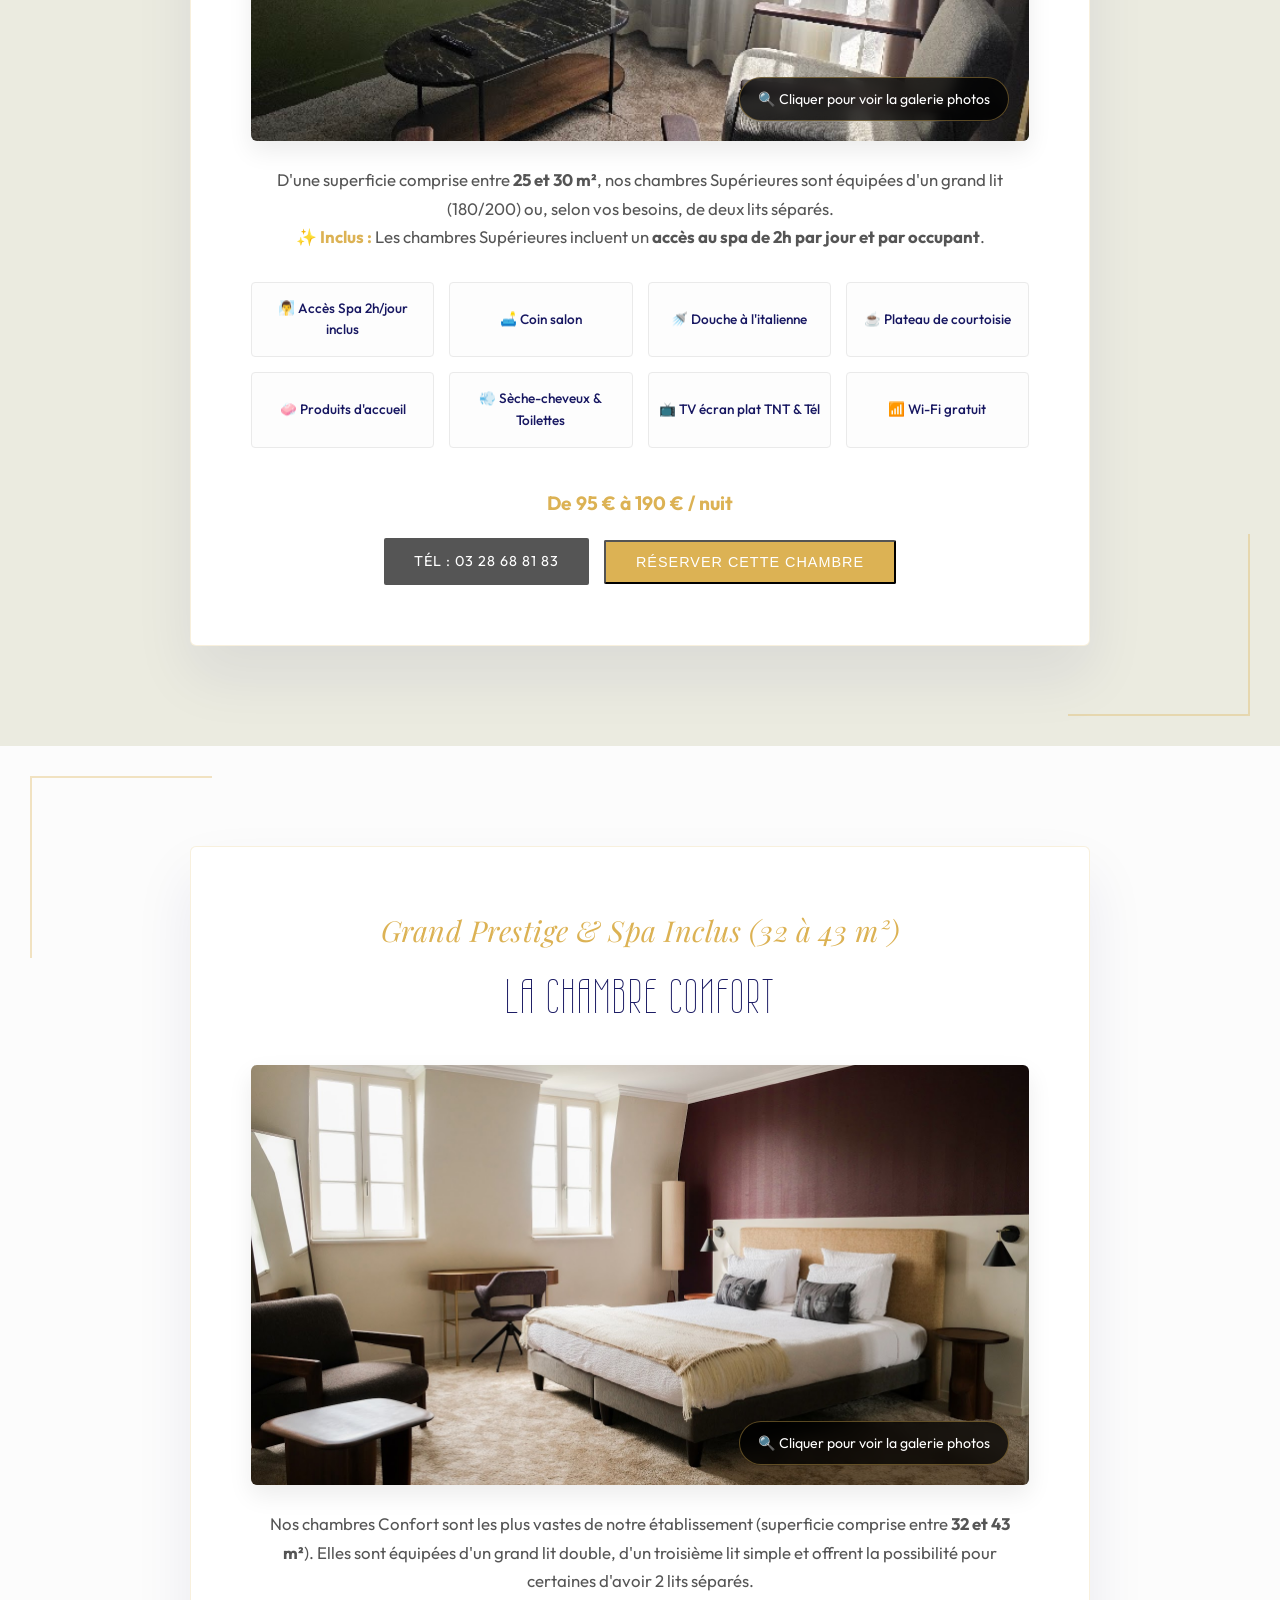
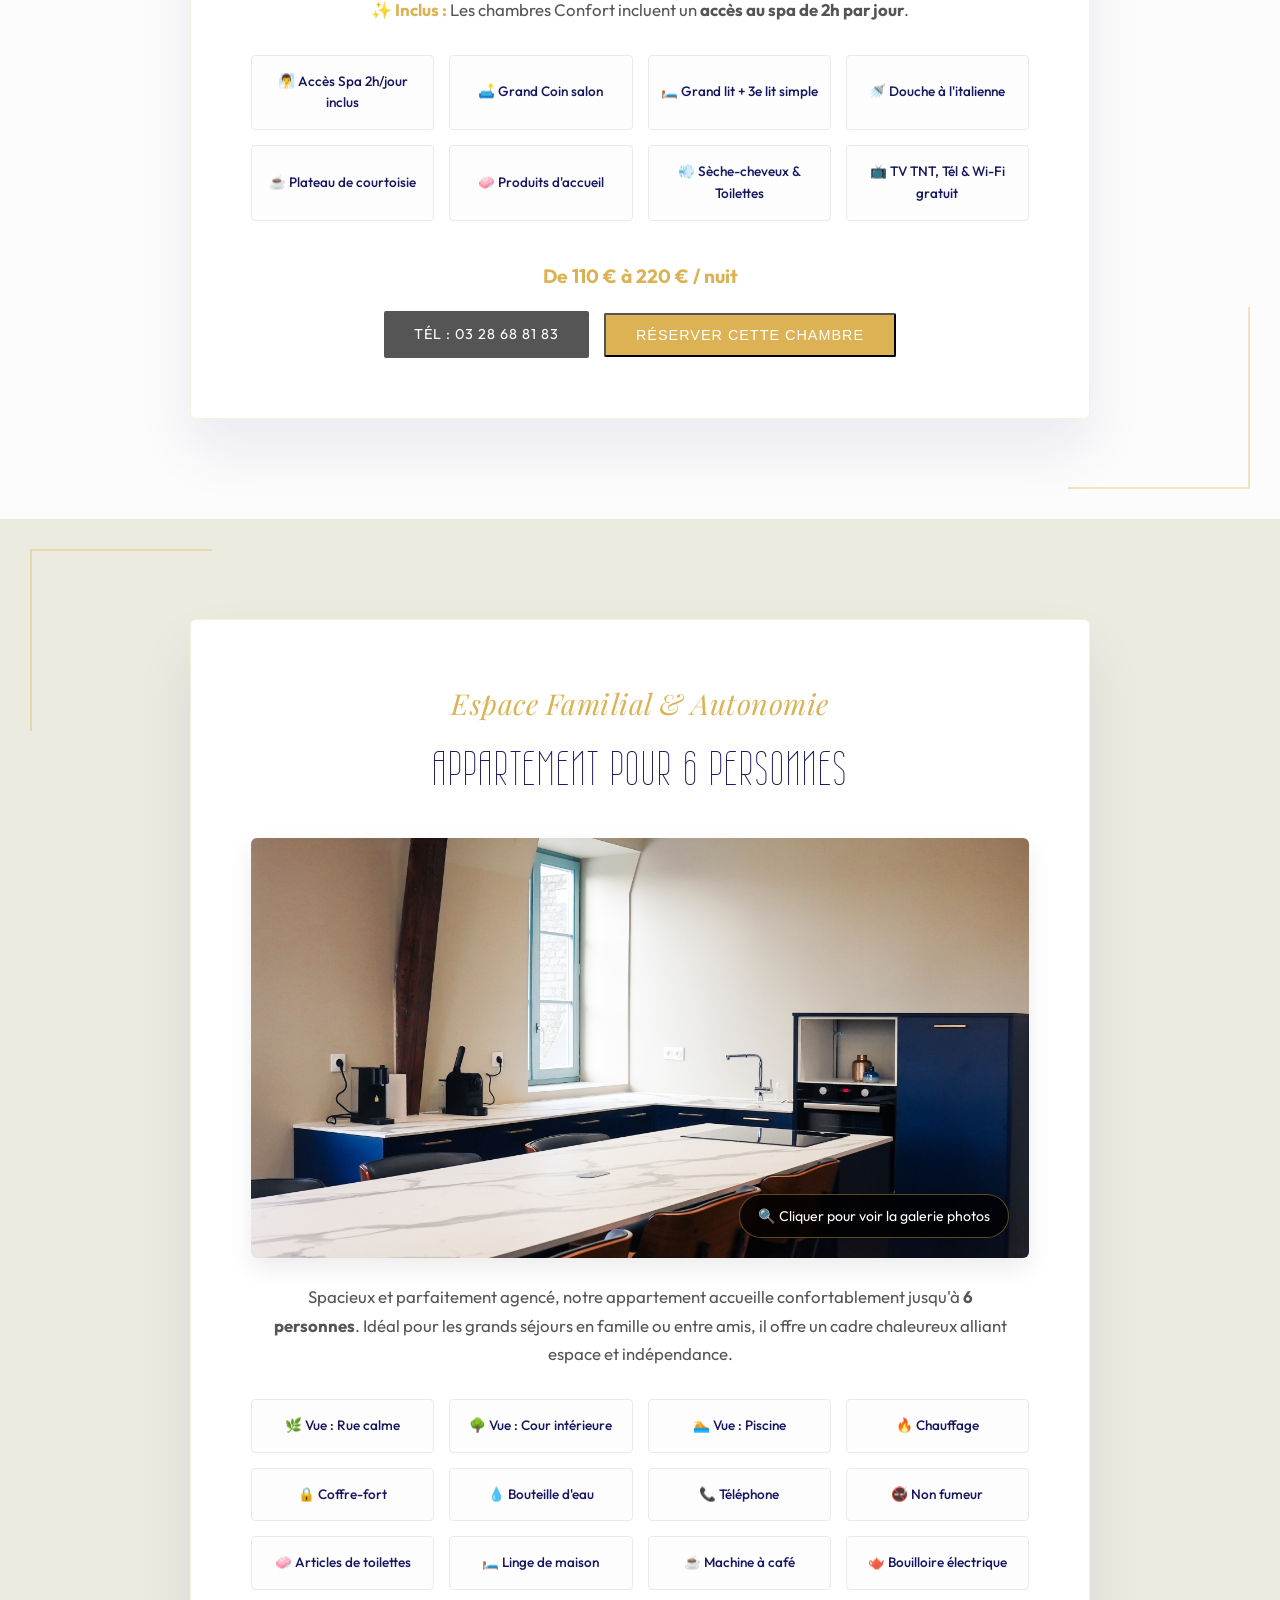
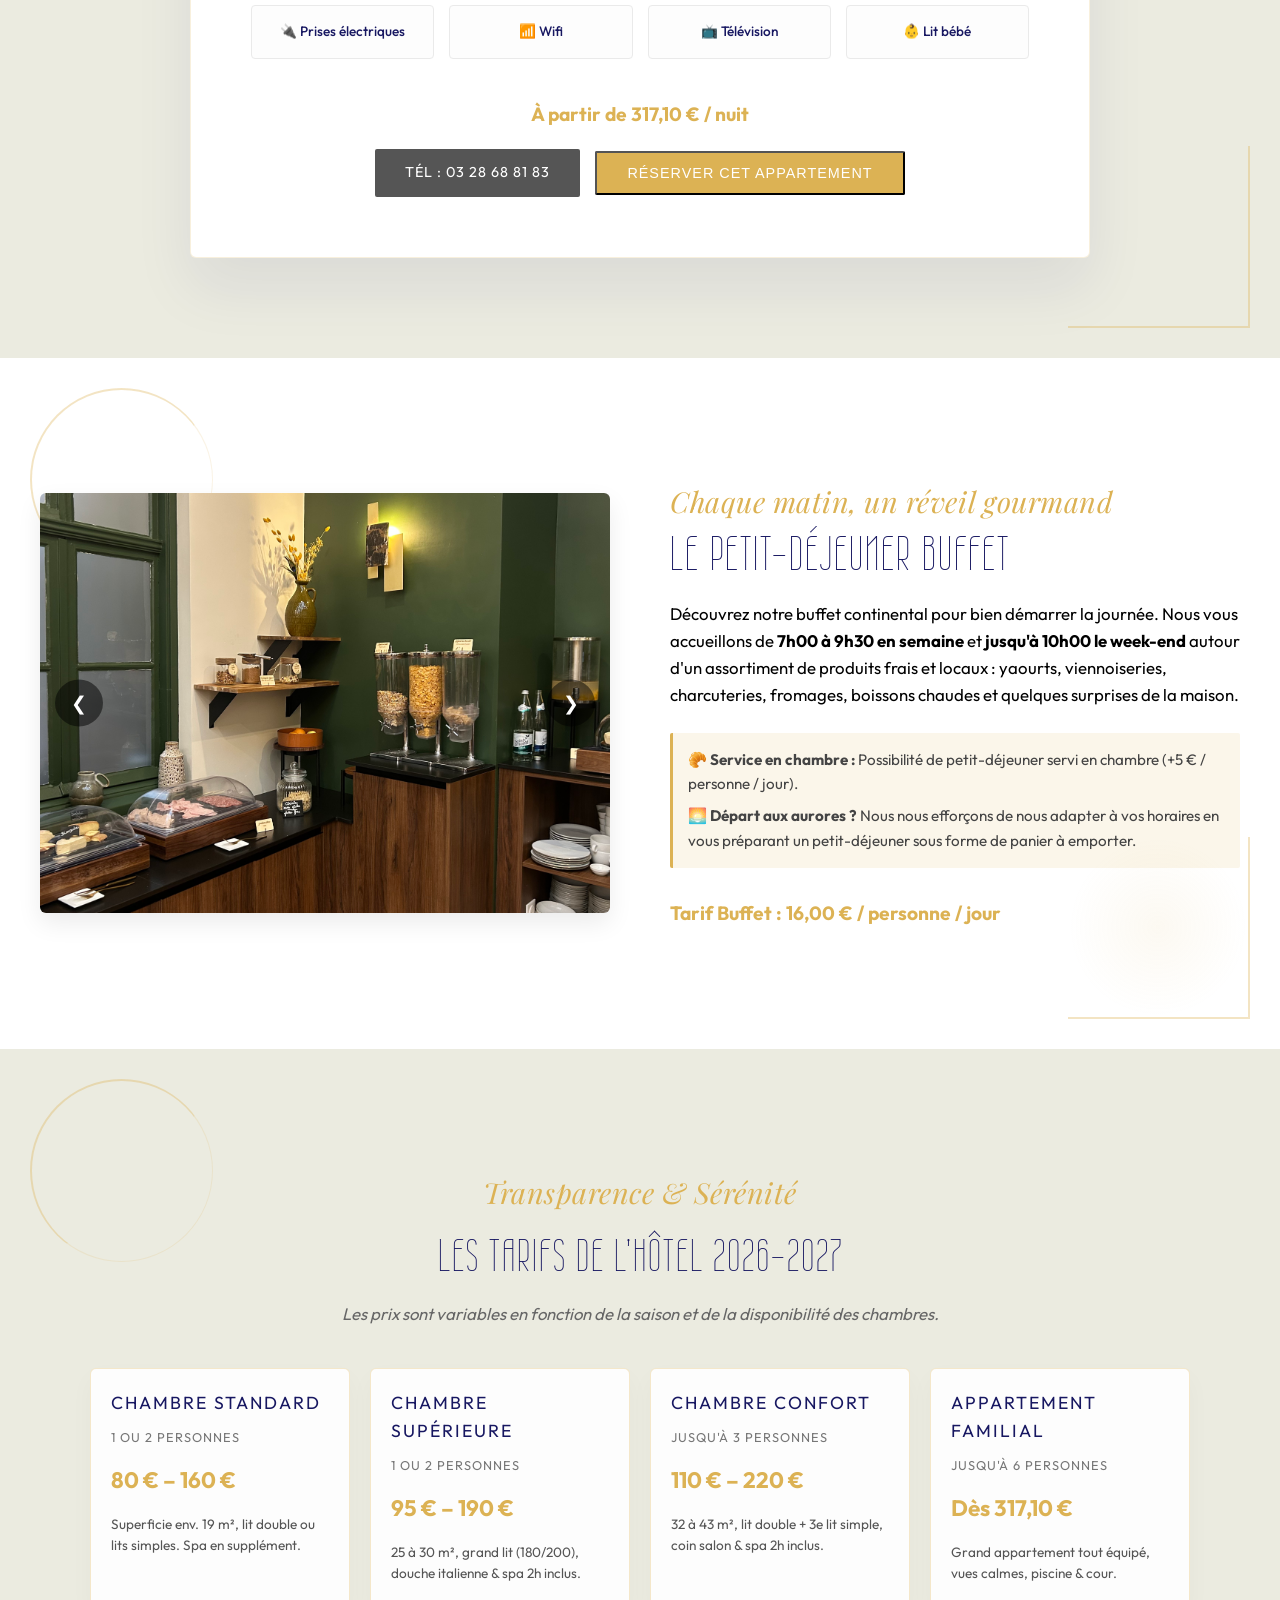
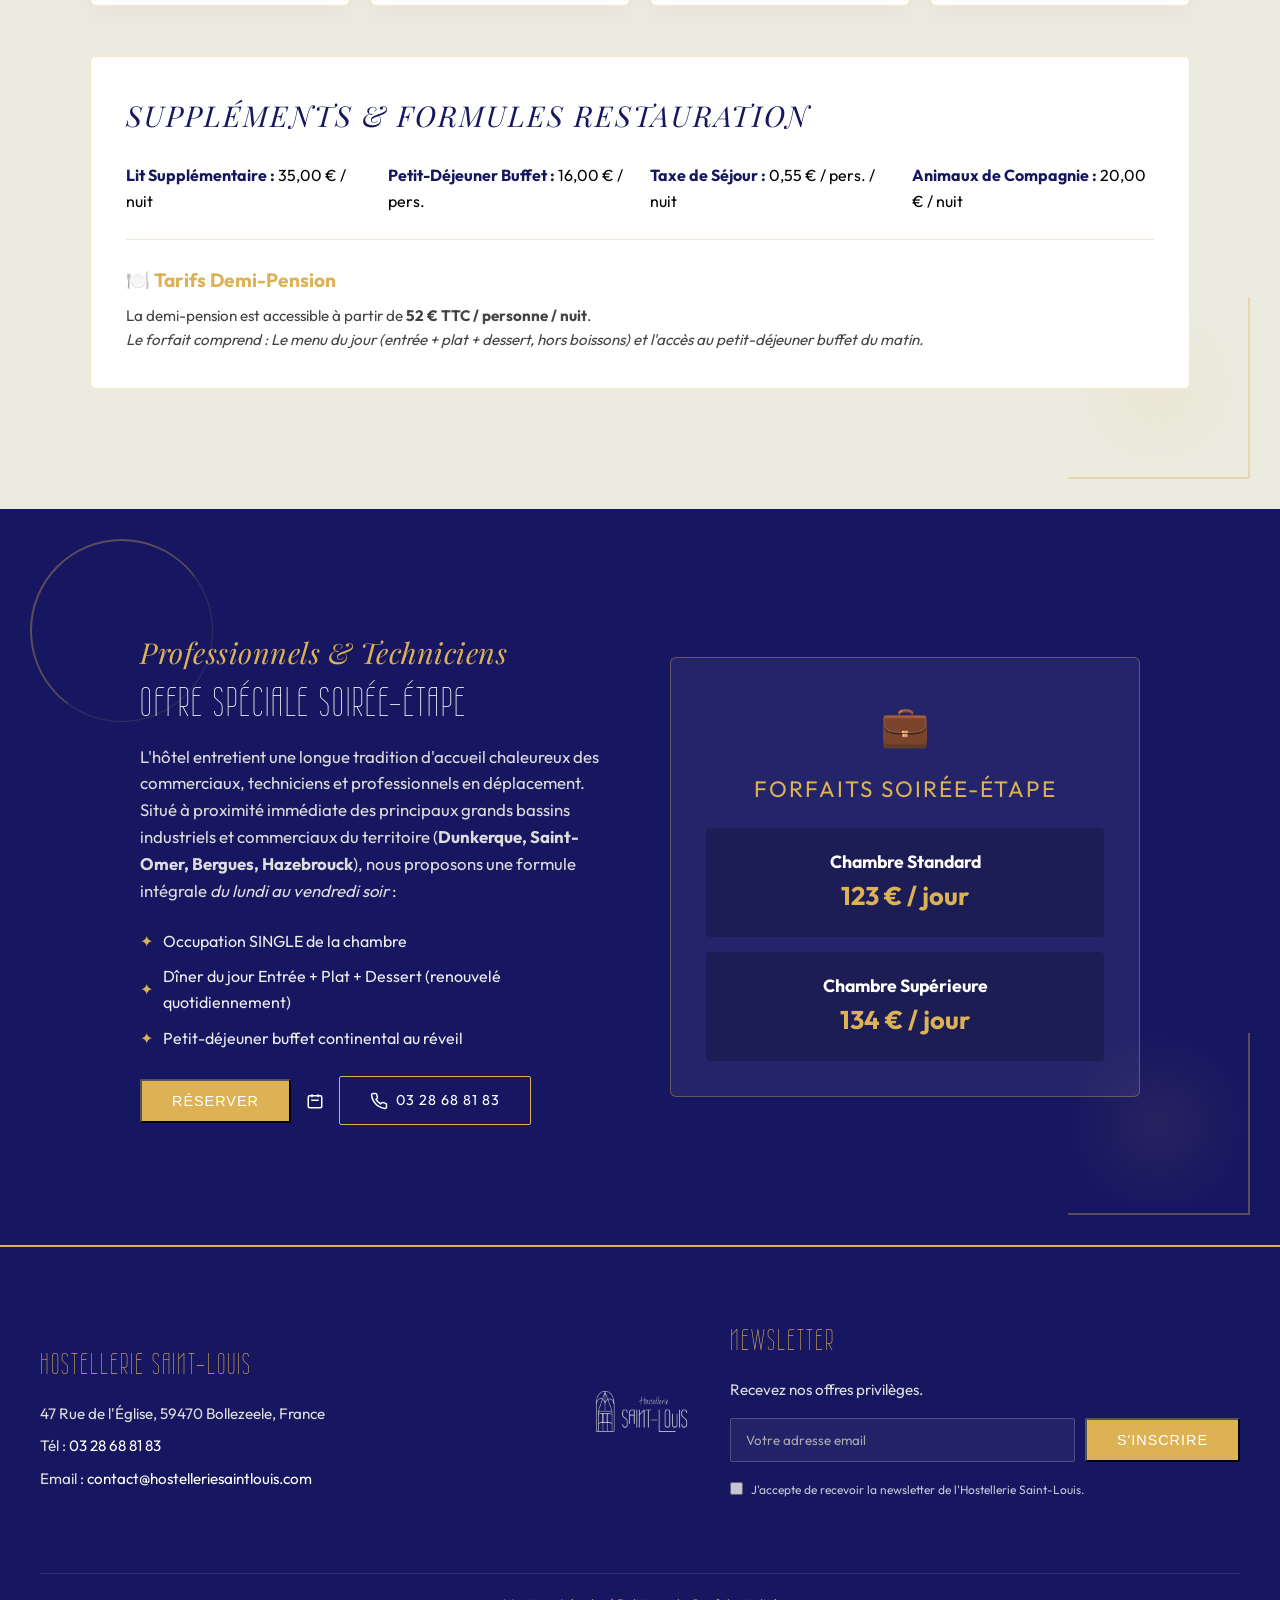
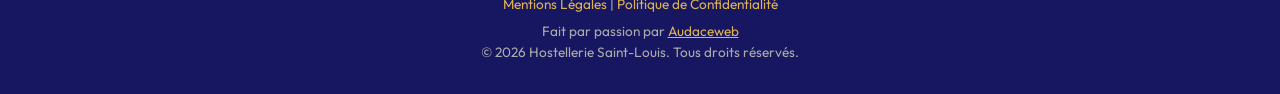
==== commit 90191a84: "Update print statement from 'Hello' to 'Goodbye'" ====
--- a/chambres.html
+++ b/chambres.html
@@ -133,21 +133,20 @@
             </ul>
 
         </nav>
-  <!-- Sélecteur de langue intégré spécifiquement pour la vue mobile (dans le menu burger) -->
-            <div class="mobile-lang-switcher">
-                <a href="#" class="lang-option active">FR</a>
-                <span class="lang-separator">/</span>
-                <a href="#" class="lang-option">EN</a>
-            </div>
-        </nav>
-
-        <!-- Actions de droite : Sélecteur de langue Desktop + Bouton Réserver -->
-        <div class="header-actions">
-            <div class="desktop-lang-switcher">
-                <a href="#" class="lang-option active" title="Français">FR</a>
-                <span class="lang-separator">/</span>
-                <a href="#" class="lang-option" title="English">EN</a>
-            </div>
+ <div class="mobile-lang-switcher">
+    <a href="#" class="lang-option" data-lang="fr">FR</a>
+    <span class="lang-separator">/</span>
+    <a href="#" class="lang-option" data-lang="en">EN</a>
+</div>
+</nav>
+
+<!-- Actions de droite : Sélecteur de langue Desktop + Bouton Réserver -->
+<div class="header-actions">
+    <div class="desktop-lang-switcher">
+        <a href="#" class="lang-option" data-lang="fr" title="Français">FR</a>
+        <span class="lang-separator">/</span>
+        <a href="#" class="lang-option" data-lang="en" title="English">EN</a>
+    </div>
             <button class="btn-reserver ReservitBookingButton" style="cursor: pointer;">Réserver</button>
         </div>
     </header>
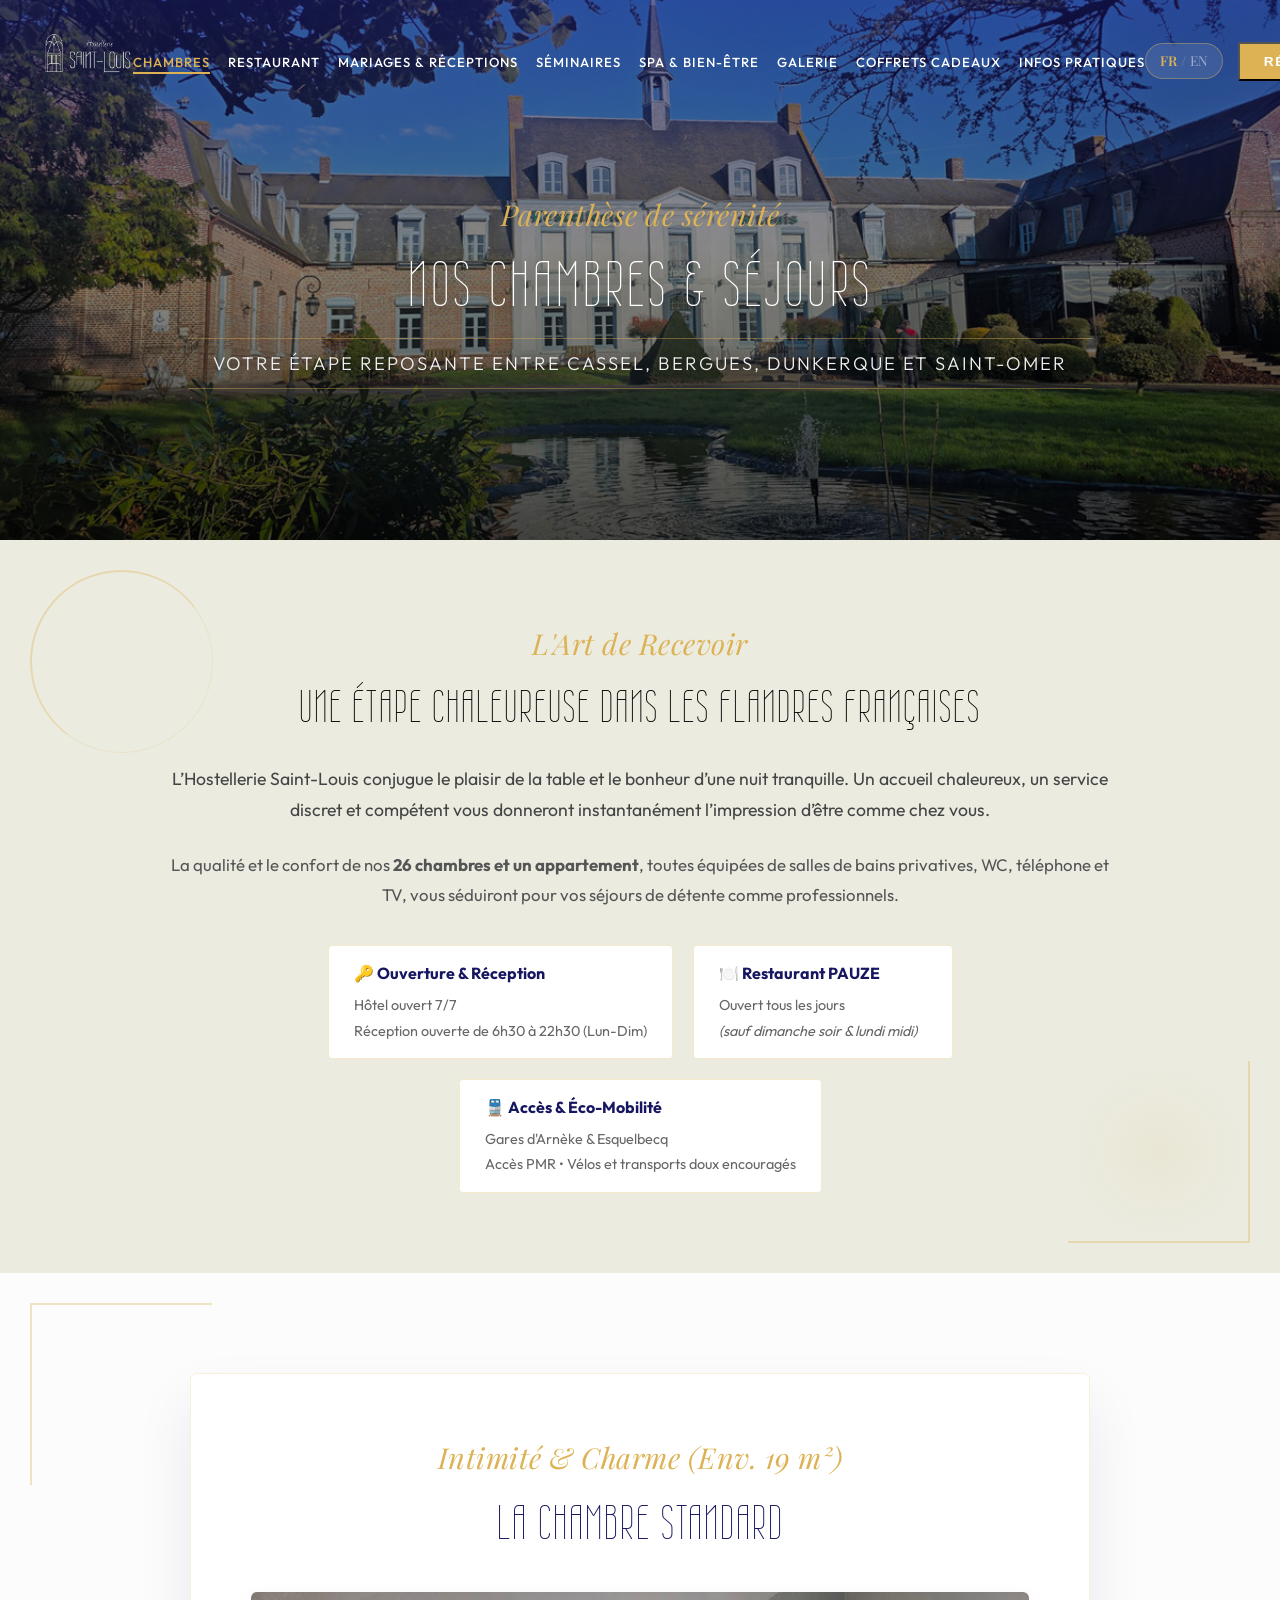
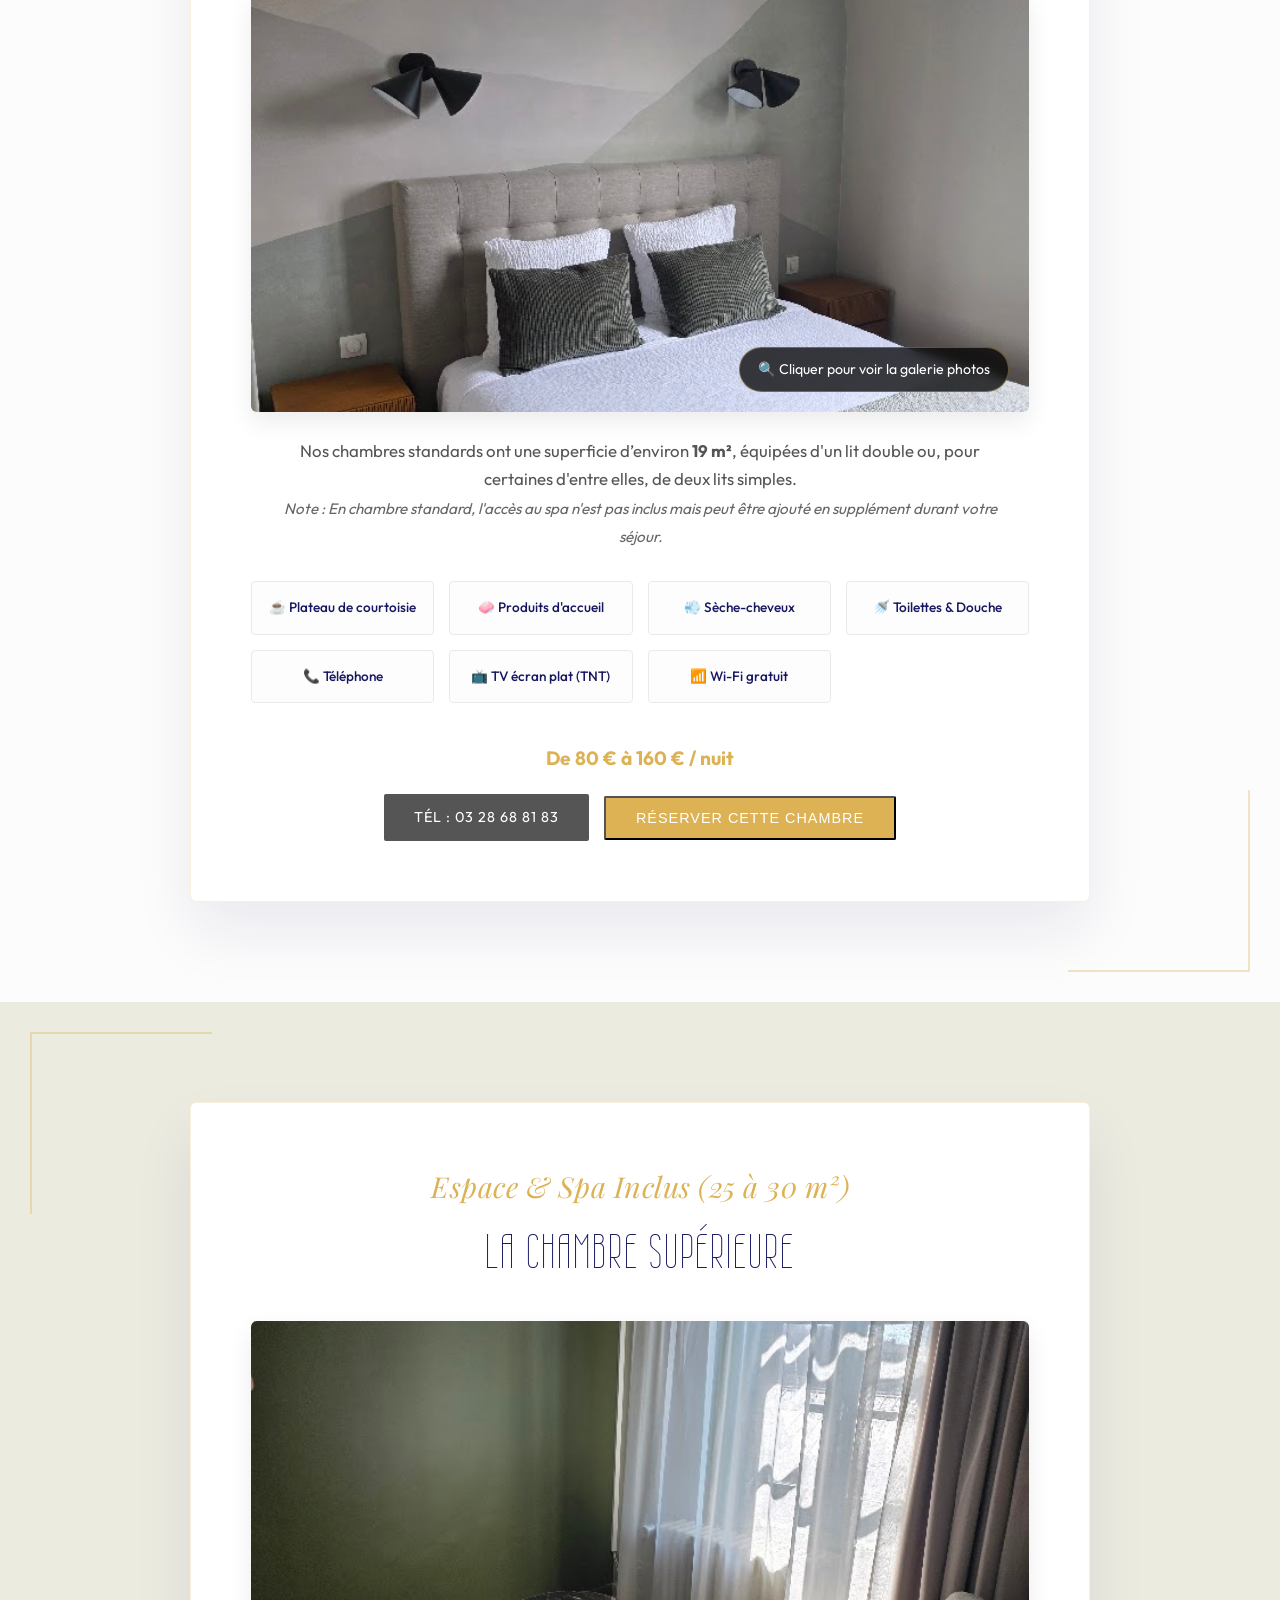
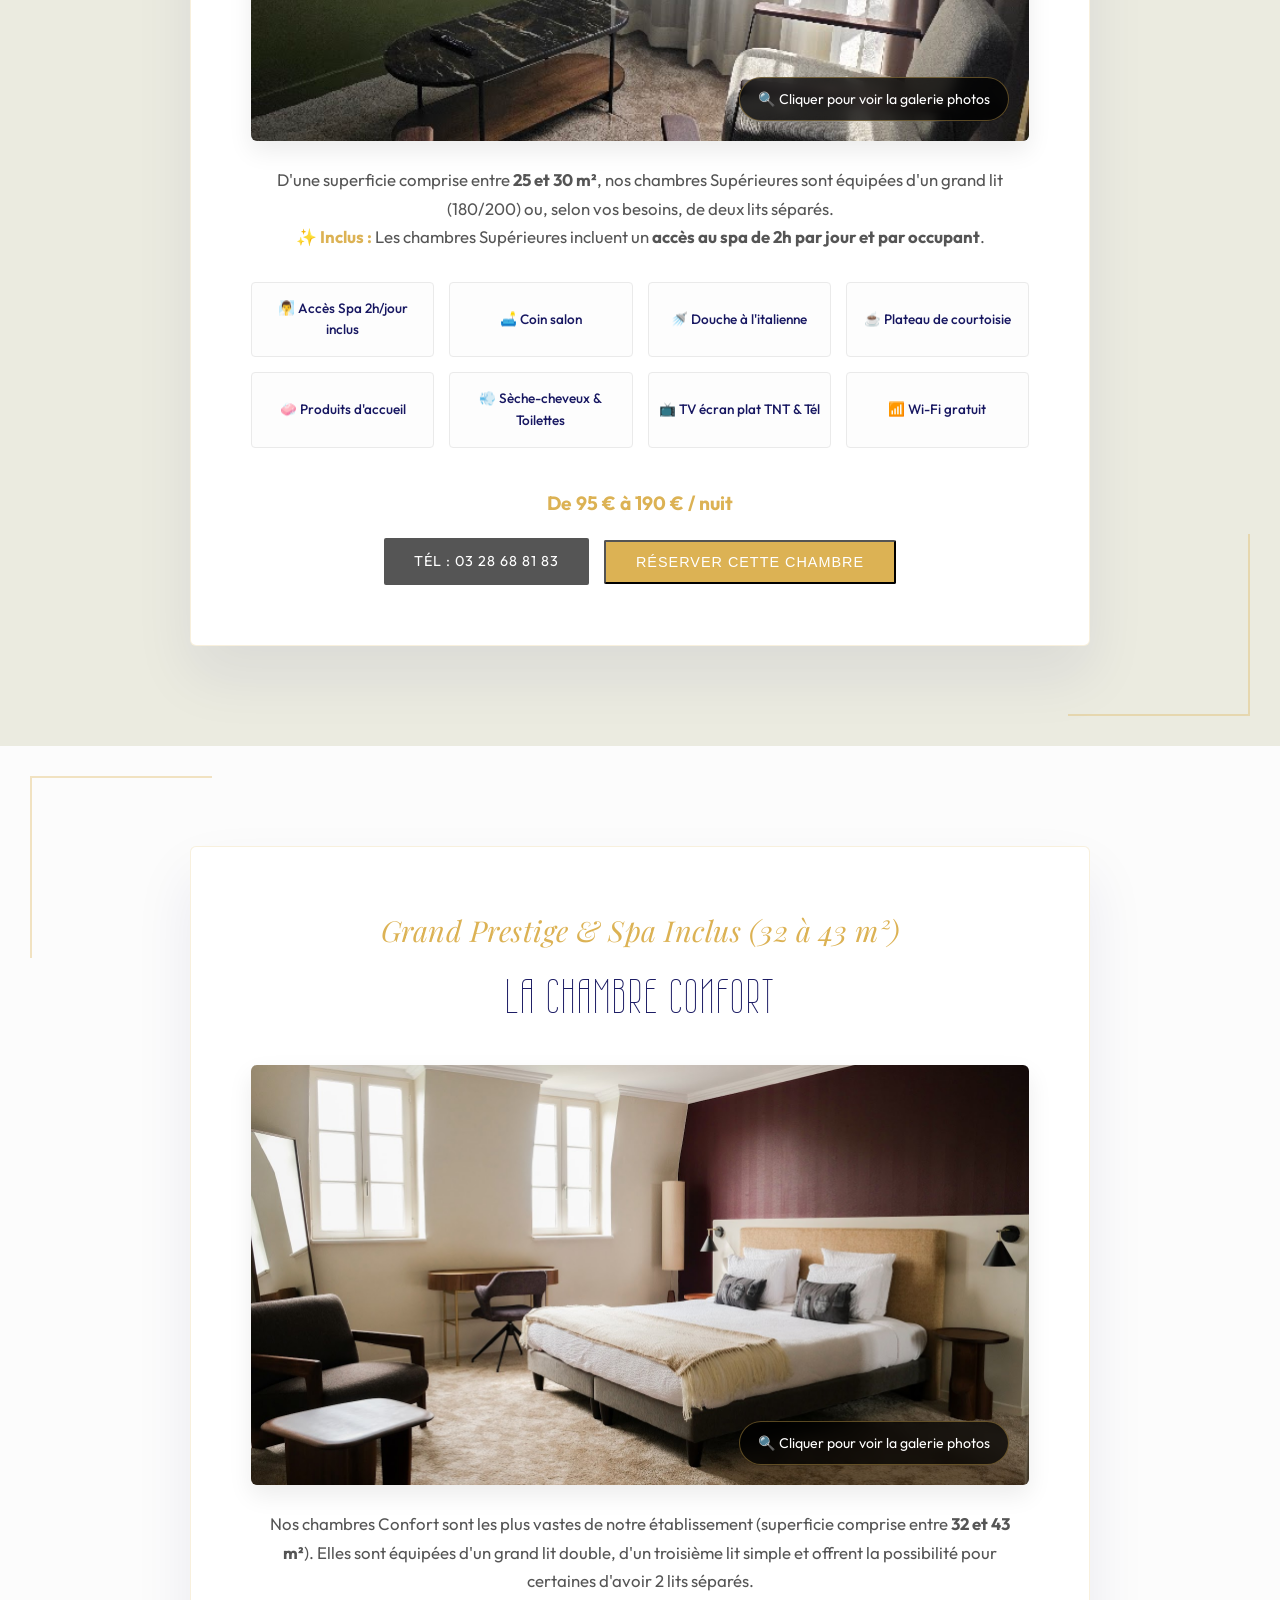
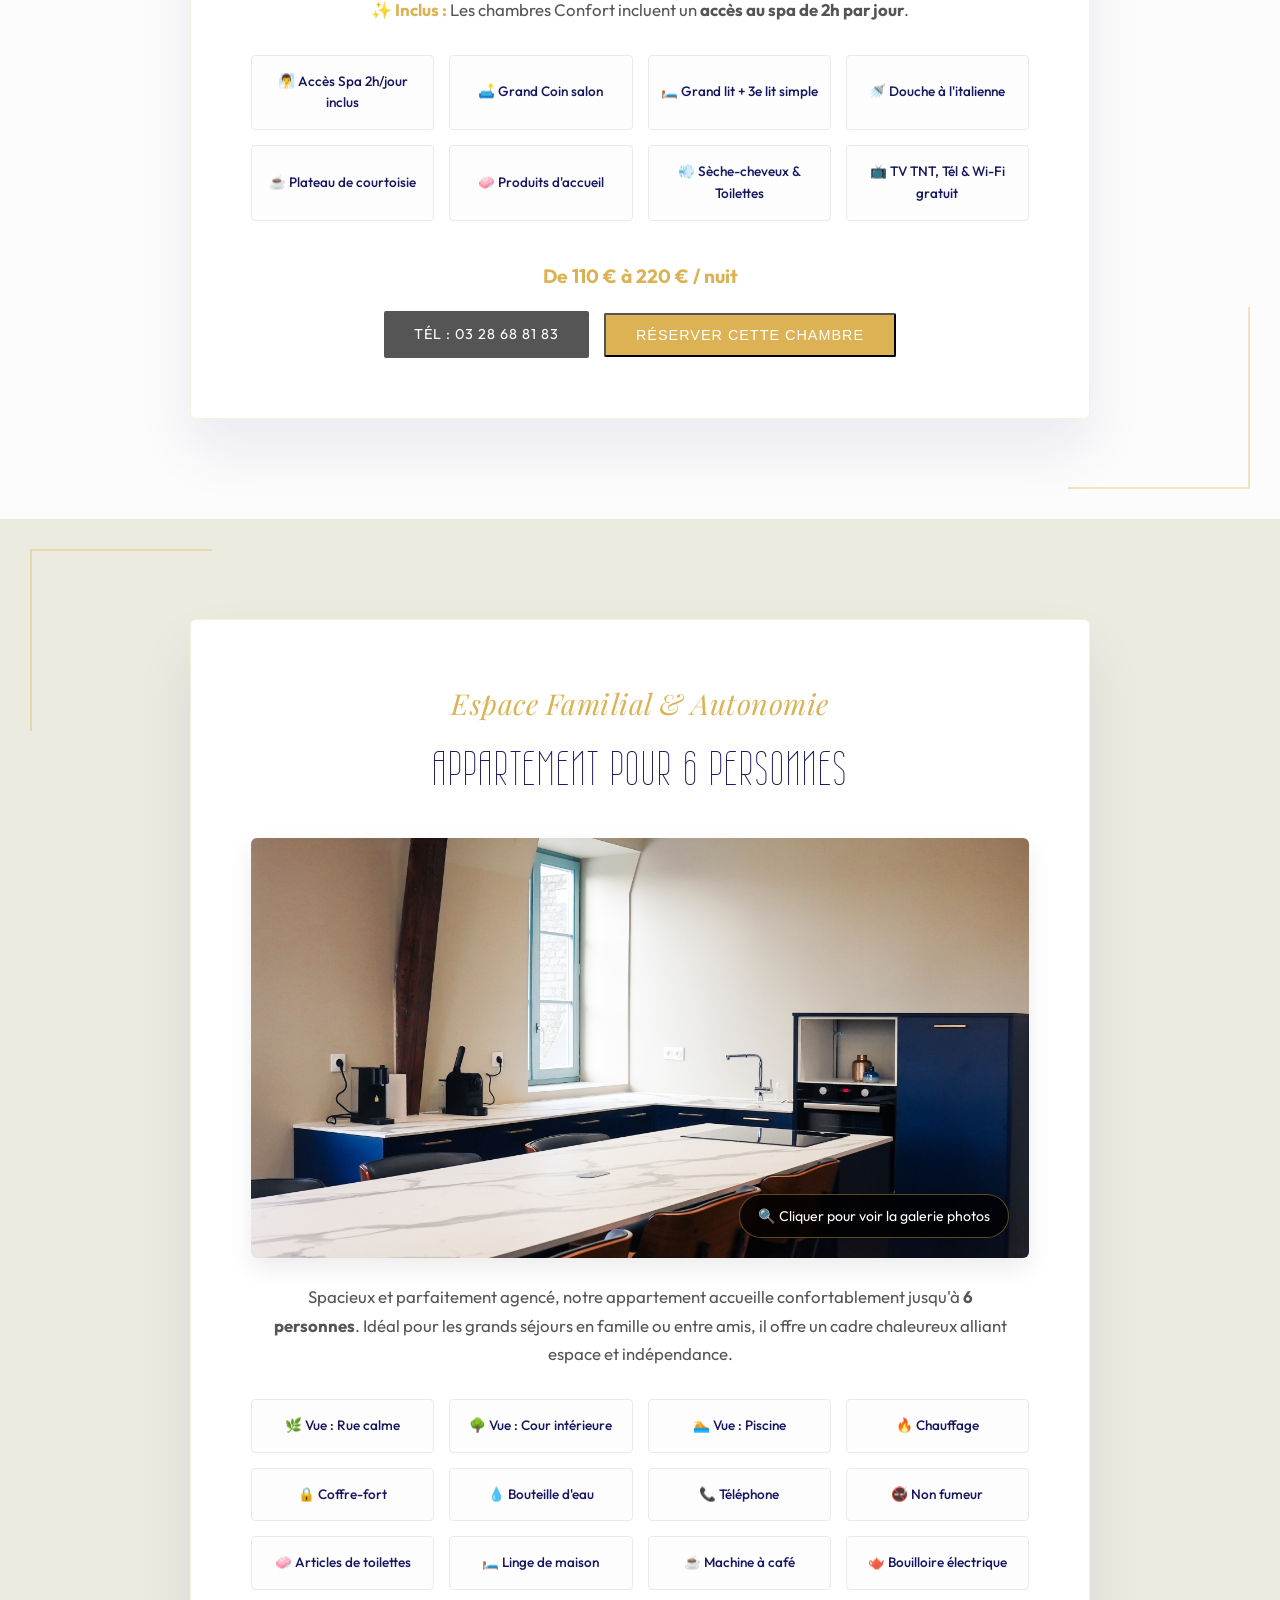
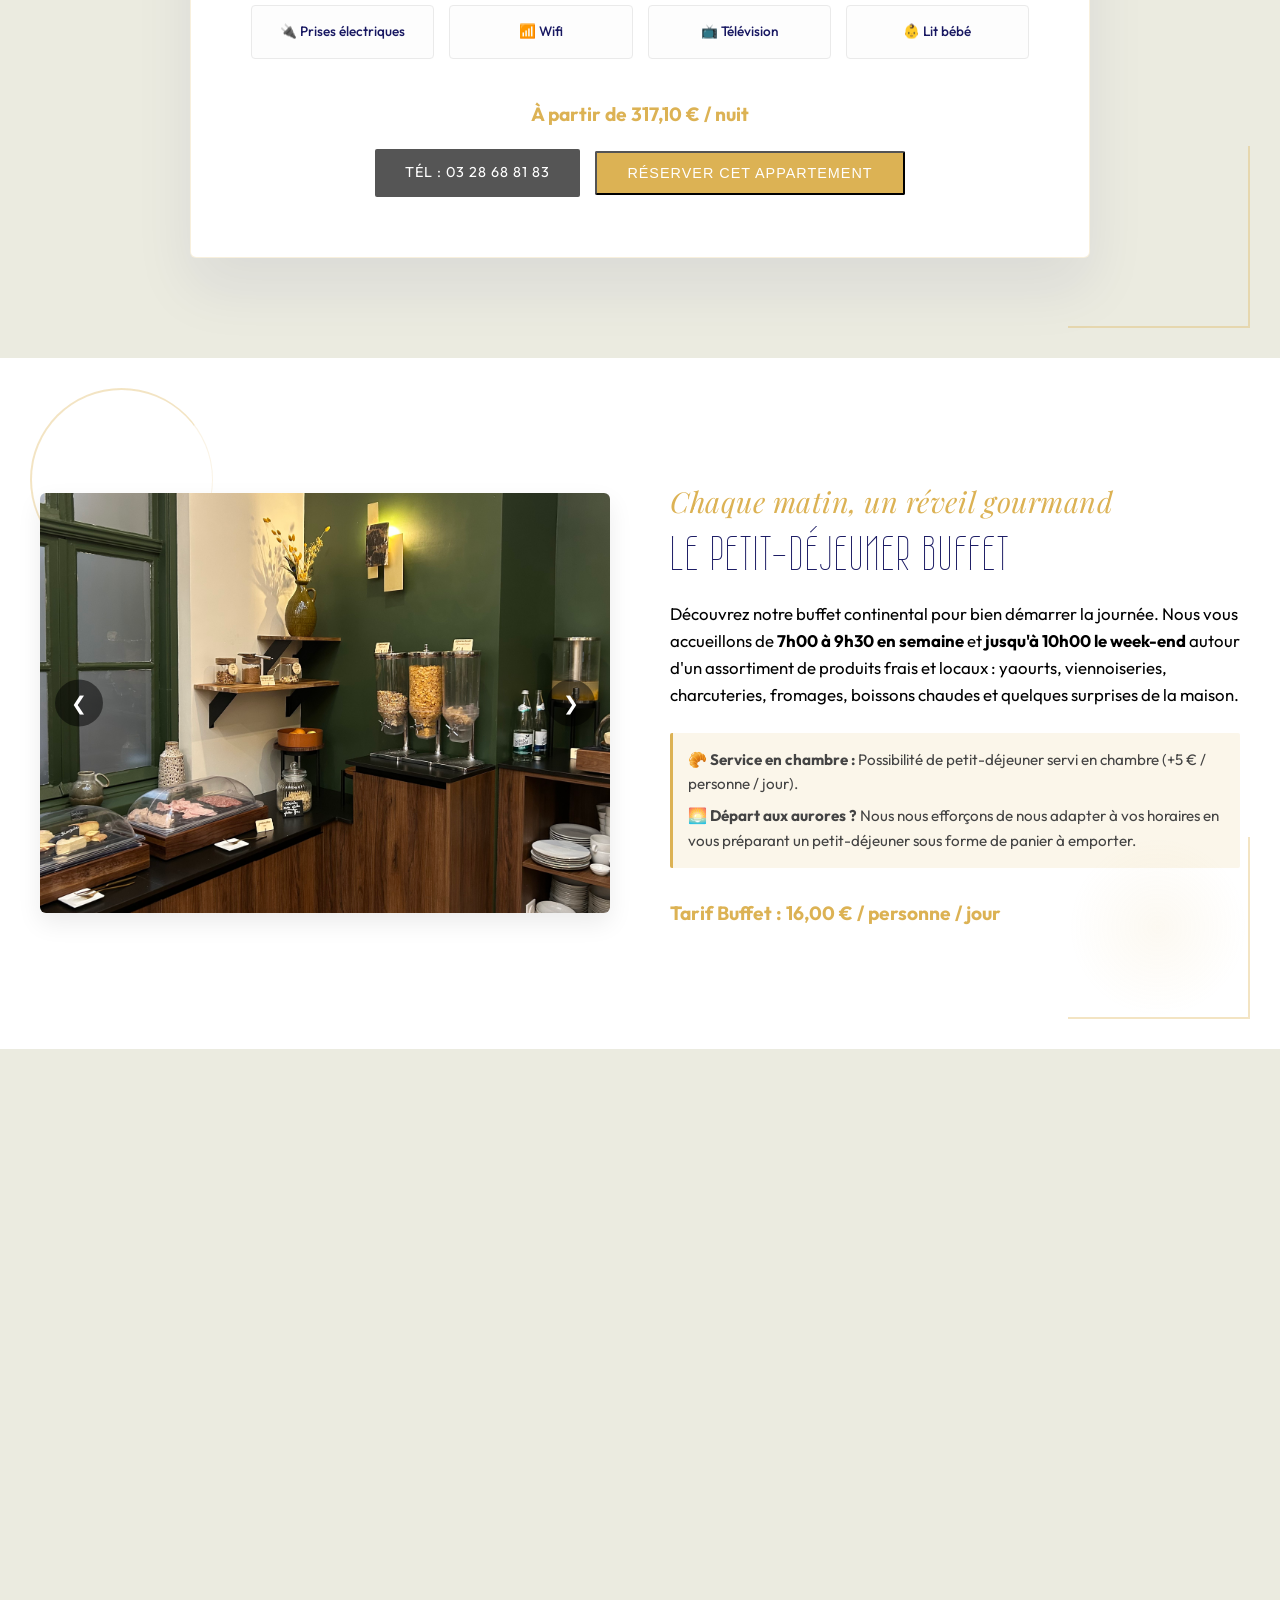
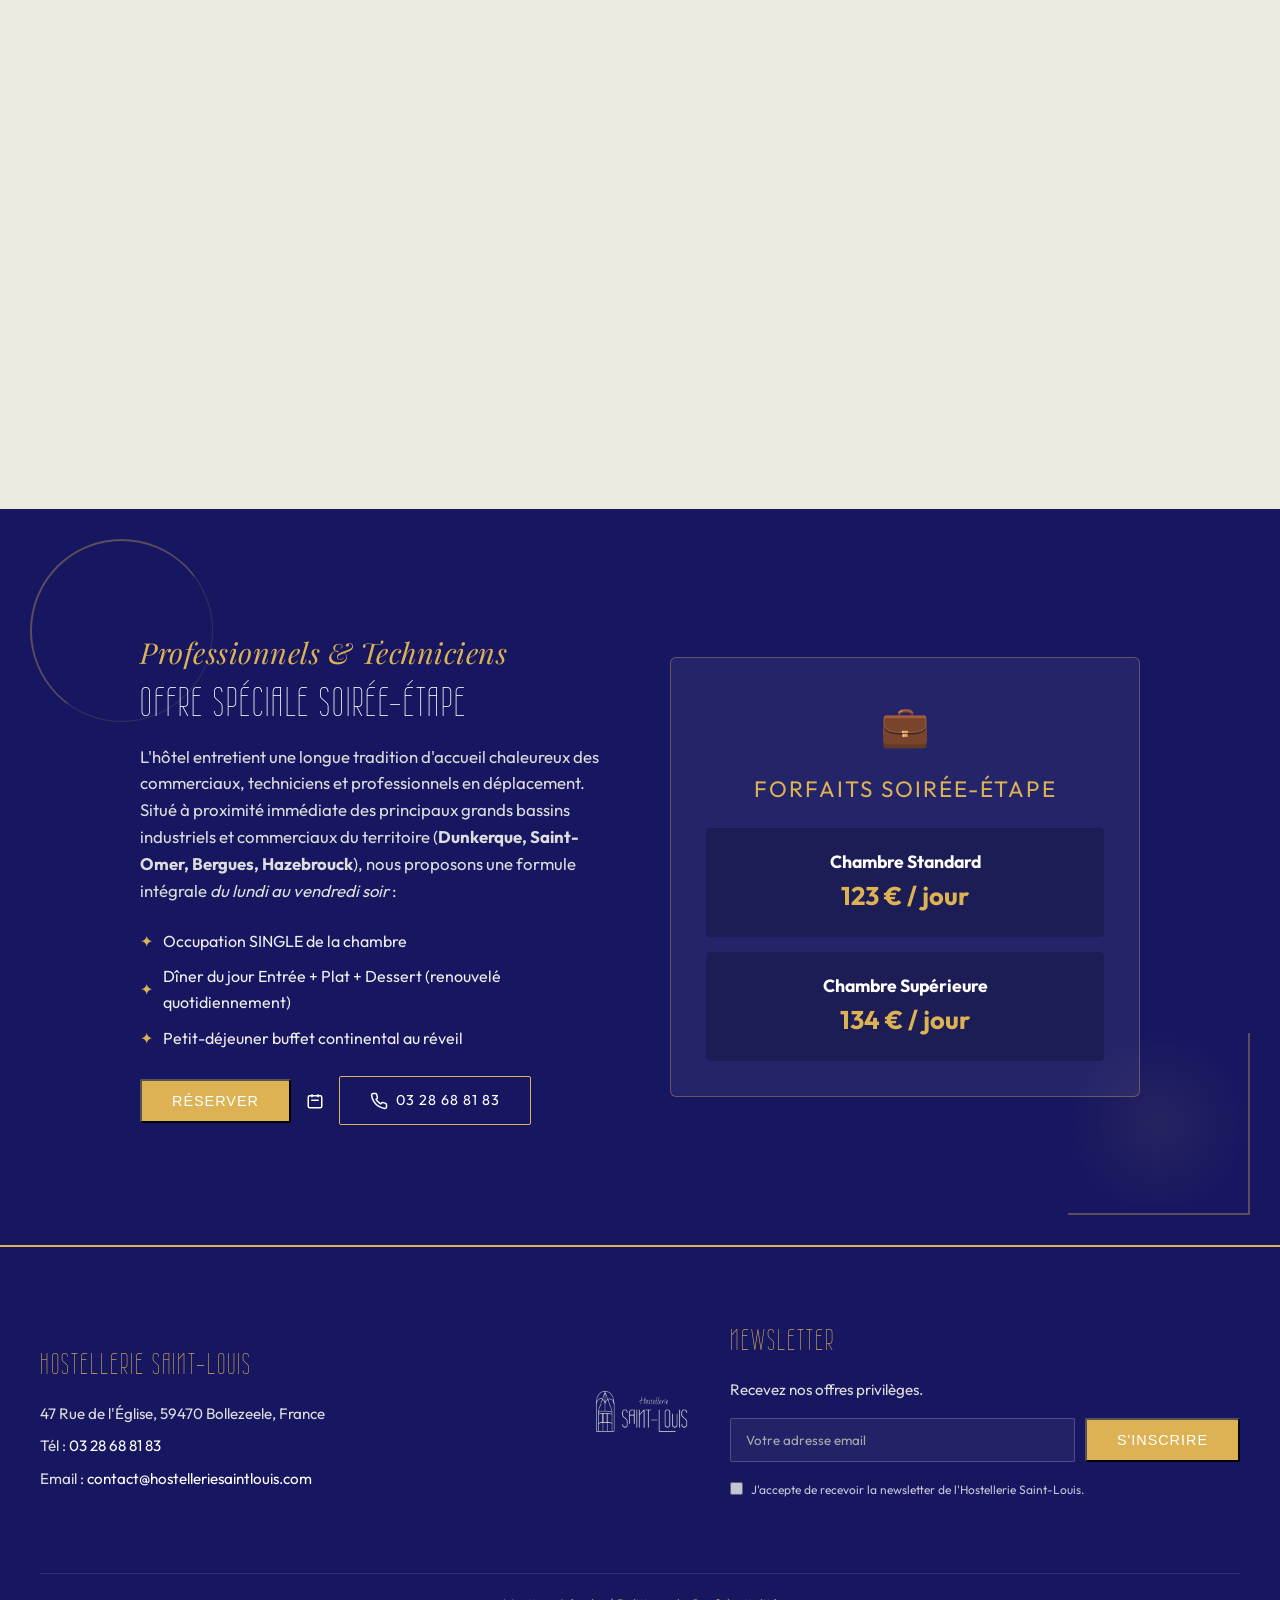
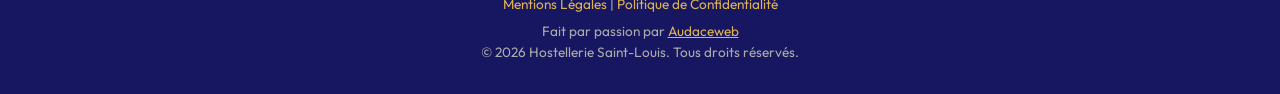
==== commit 73b0162f: "Update print statement from 'Hello' to 'Goodbye'" ====
--- a/chambres.html
+++ b/chambres.html
@@ -587,6 +587,7 @@
     }
 
     setInterval(() => { moveBreakfastSlide(1); }, 5000);
+
     function buildBreakfastCarousel(list) {
         const carousel = document.getElementById('breakfastCarousel');
         if (!carousel || !Array.isArray(list)) return;
@@ -624,6 +625,7 @@
             b.style.display = paths.length > 1 ? '' : 'none';
         });
     }
+
     // --- 3. GALERIE LIGHTBOX PLEIN ÉCRAN ---
     let currentGallery = [];
     let currentImgIndex = 0;
@@ -633,12 +635,12 @@
         return typeof p === 'string' ? p.replace(/^\/+/, '') : '';
     }
 
-    // Noms des champs dans content/chambres.json (identiques à ton .pages.yml)
+    // Noms des champs dans content/<lang>/chambres.json (identiques à ton .pages.yml)
     const GALLERY_KEYS = {
-        standard:    { list: 'std_photos_liste',  single: 'std_img'  },
-        superieure:  { list: 'sup_photos_liste',  single: 'sup_img'  },
+        standard:    { list: 'std_photos_liste', single: 'std_img'  },
+        superieure:  { list: 'sup_photos_liste', single: 'sup_img'  },
         confort:     { list: 'conf_photos_liste', single: 'conf_img' },
-        appartement: { list: 'apt_photos_liste',  single: 'apt_img'  }
+        appartement: { list: 'apt_photos_liste', single: 'apt_img'  }
     };
 
     function openGallery(roomType) {
@@ -696,21 +698,23 @@
         if (e.key === 'ArrowLeft') prevGalleryImage();
     });
 
-    // --- 4. CHARGEMENT CMS ---
-    async function loadCMSContent() {
+    // --- 4. CHARGEMENT CMS MULTILINGUE ---
+    async function loadRoomsCMSContent() {
         try {
+            const lang = localStorage.getItem('site_lang') || 'fr';
             let pageName = window.location.pathname.split('/').pop().replace('.html', '');
             if (!pageName || pageName === 'index' || pageName === '') pageName = 'index';
 
-            const response = await fetch(`content/${pageName}.json`);
+            const response = await fetch(`content/${lang}/${pageName}.json`);
             if (!response.ok) {
-                console.warn(`CMS : content/${pageName}.json introuvable (code ${response.status})`);
+                console.warn(`CMS : content/${lang}/${pageName}.json introuvable (code ${response.status})`);
                 return;
             }
 
             const data = await response.json();
             window.cmsData = data;
-             buildBreakfastCarousel(data.breakfast_photos_liste);
+            buildBreakfastCarousel(data.breakfast_photos_liste);
+
             for (const [key, value] of Object.entries(data)) {
                 if (Array.isArray(value)) continue;
 
@@ -728,7 +732,7 @@
         }
     }
 
-    document.addEventListener('DOMContentLoaded', loadCMSContent);
+    document.addEventListener('DOMContentLoaded', loadRoomsCMSContent);
 </script>
 </body>
 </html>
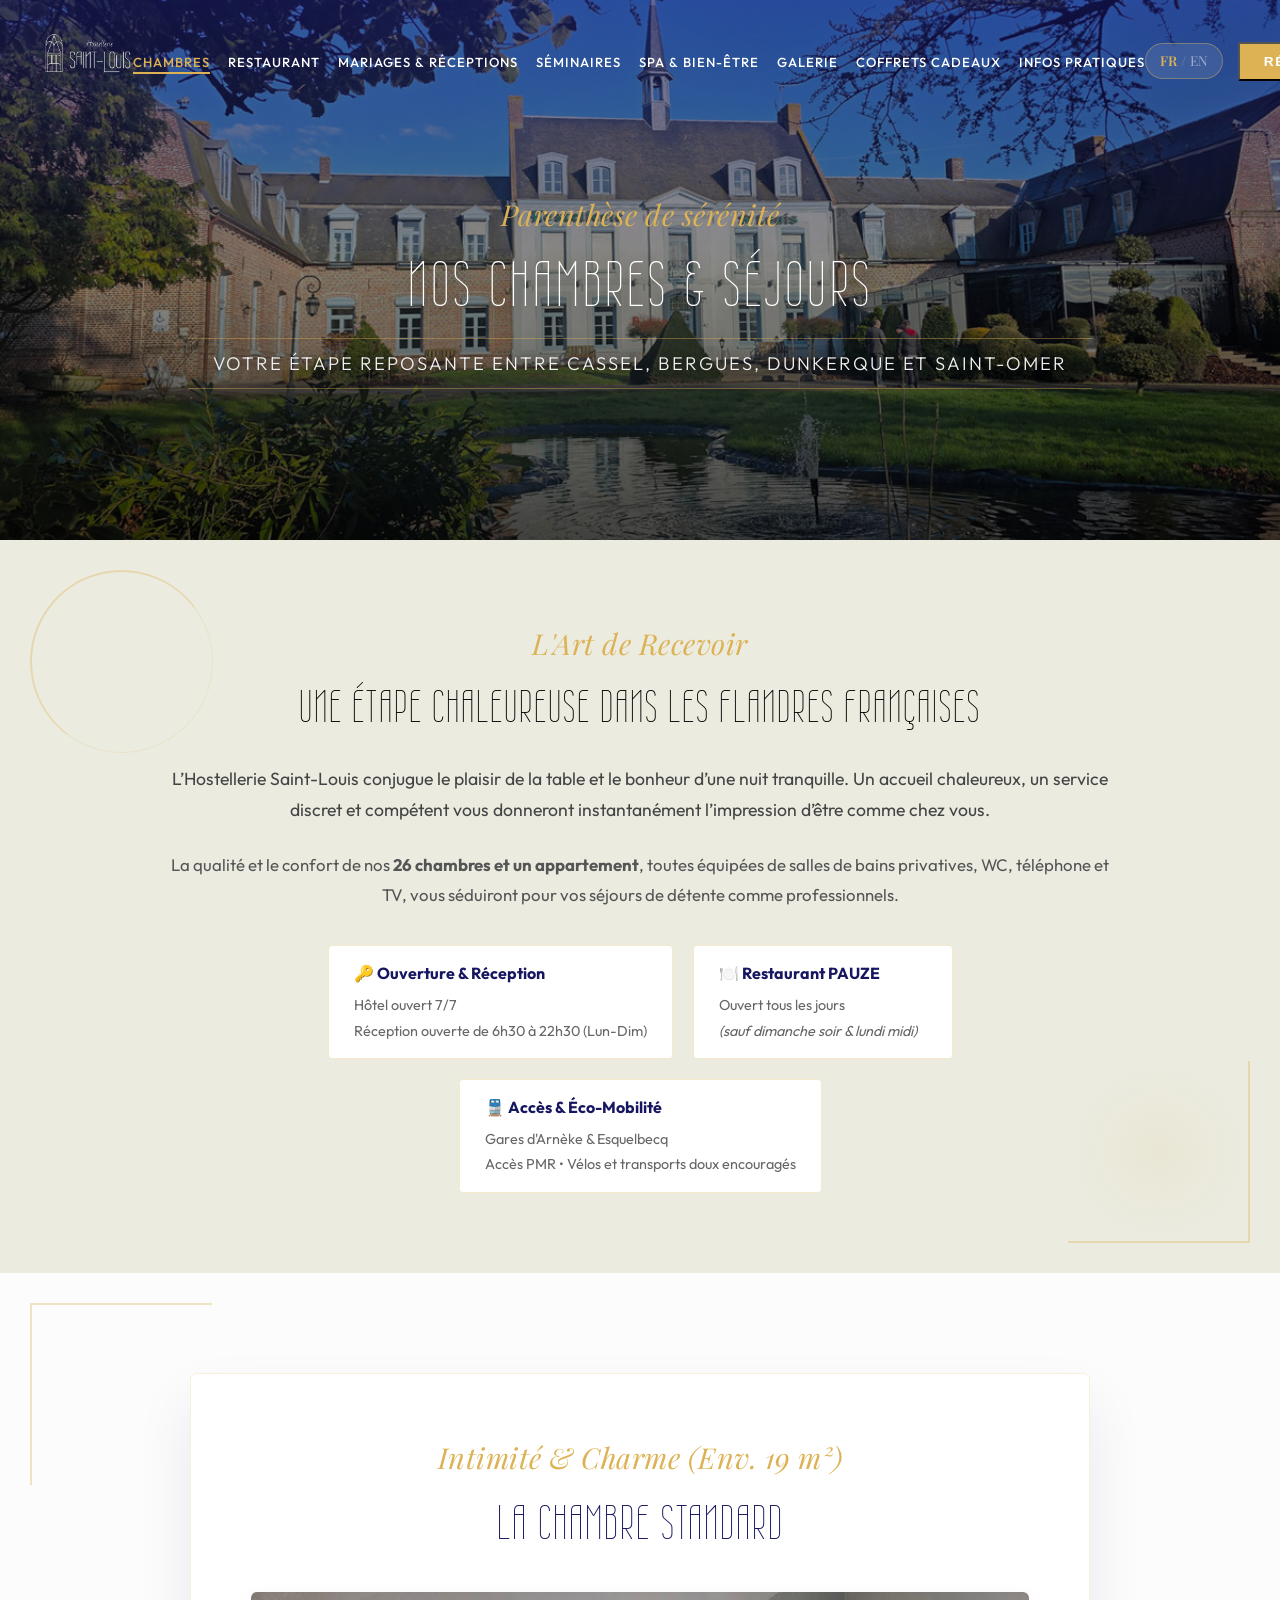
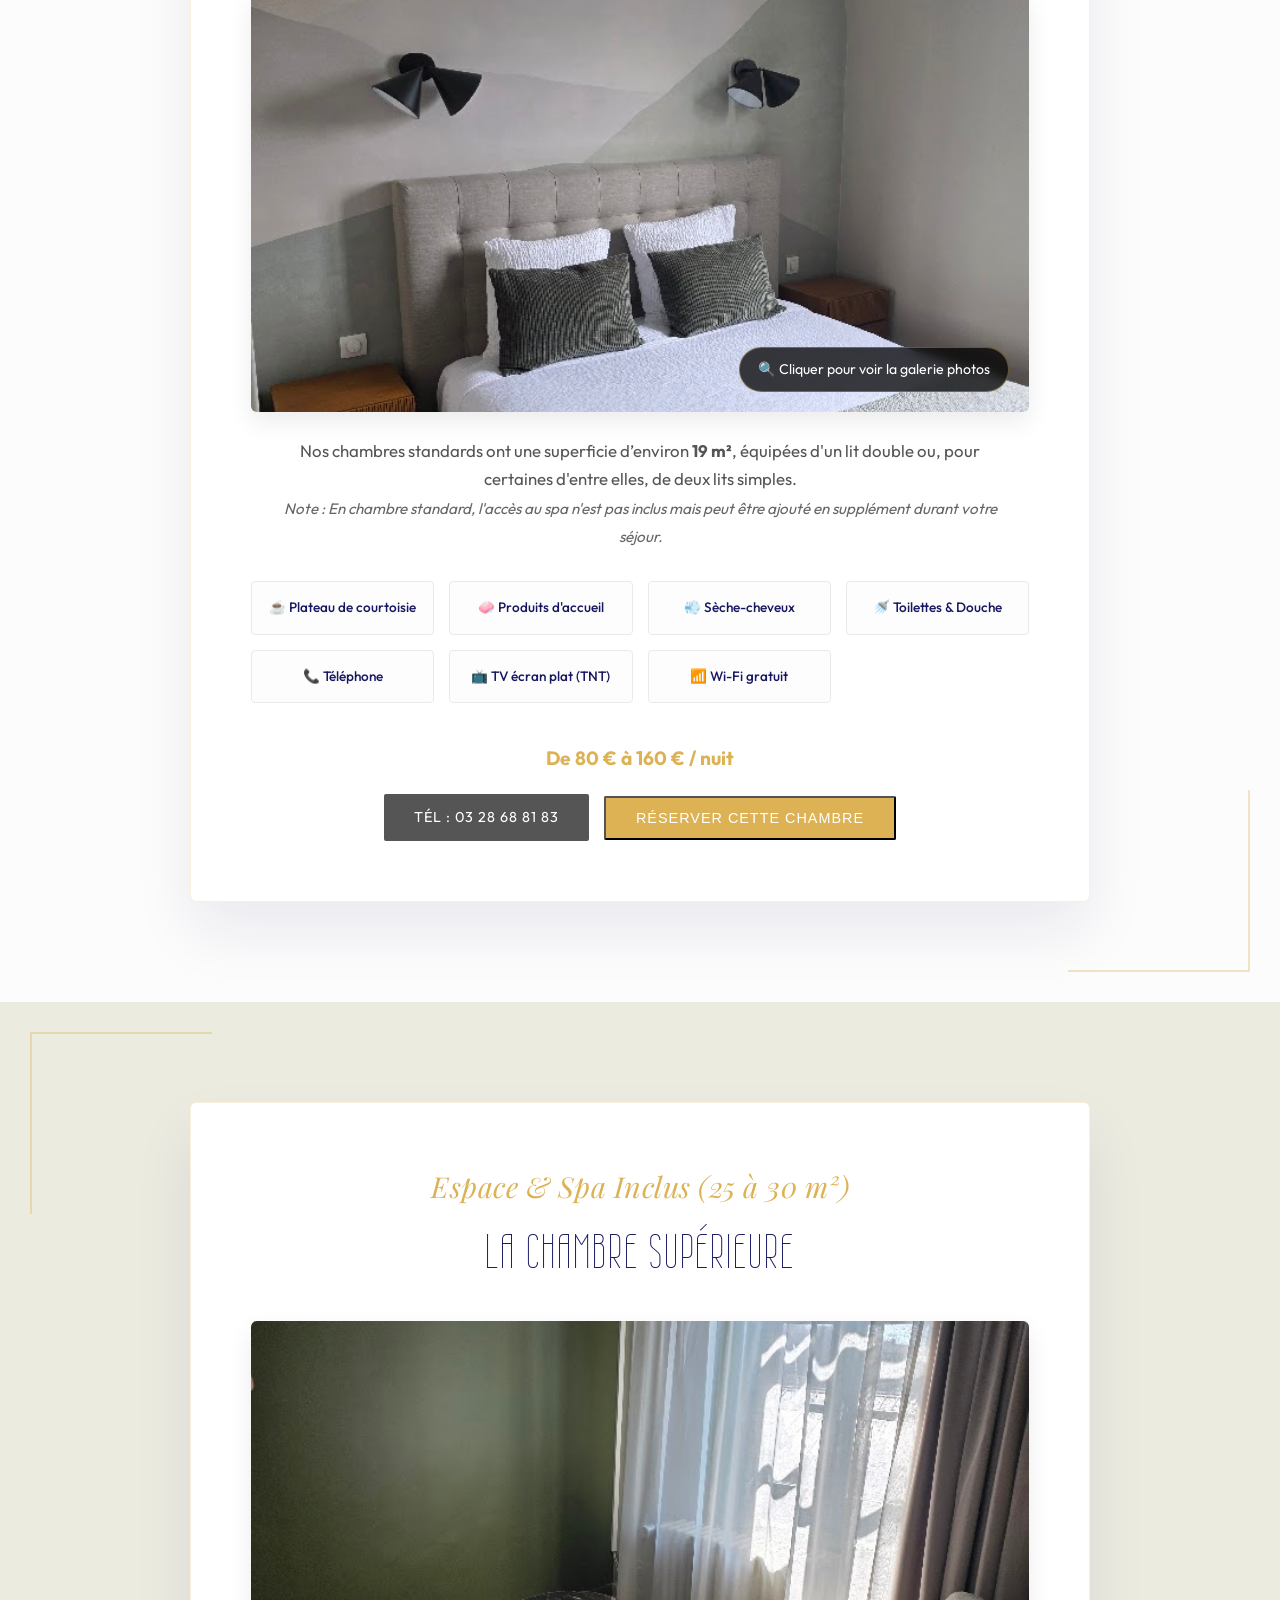
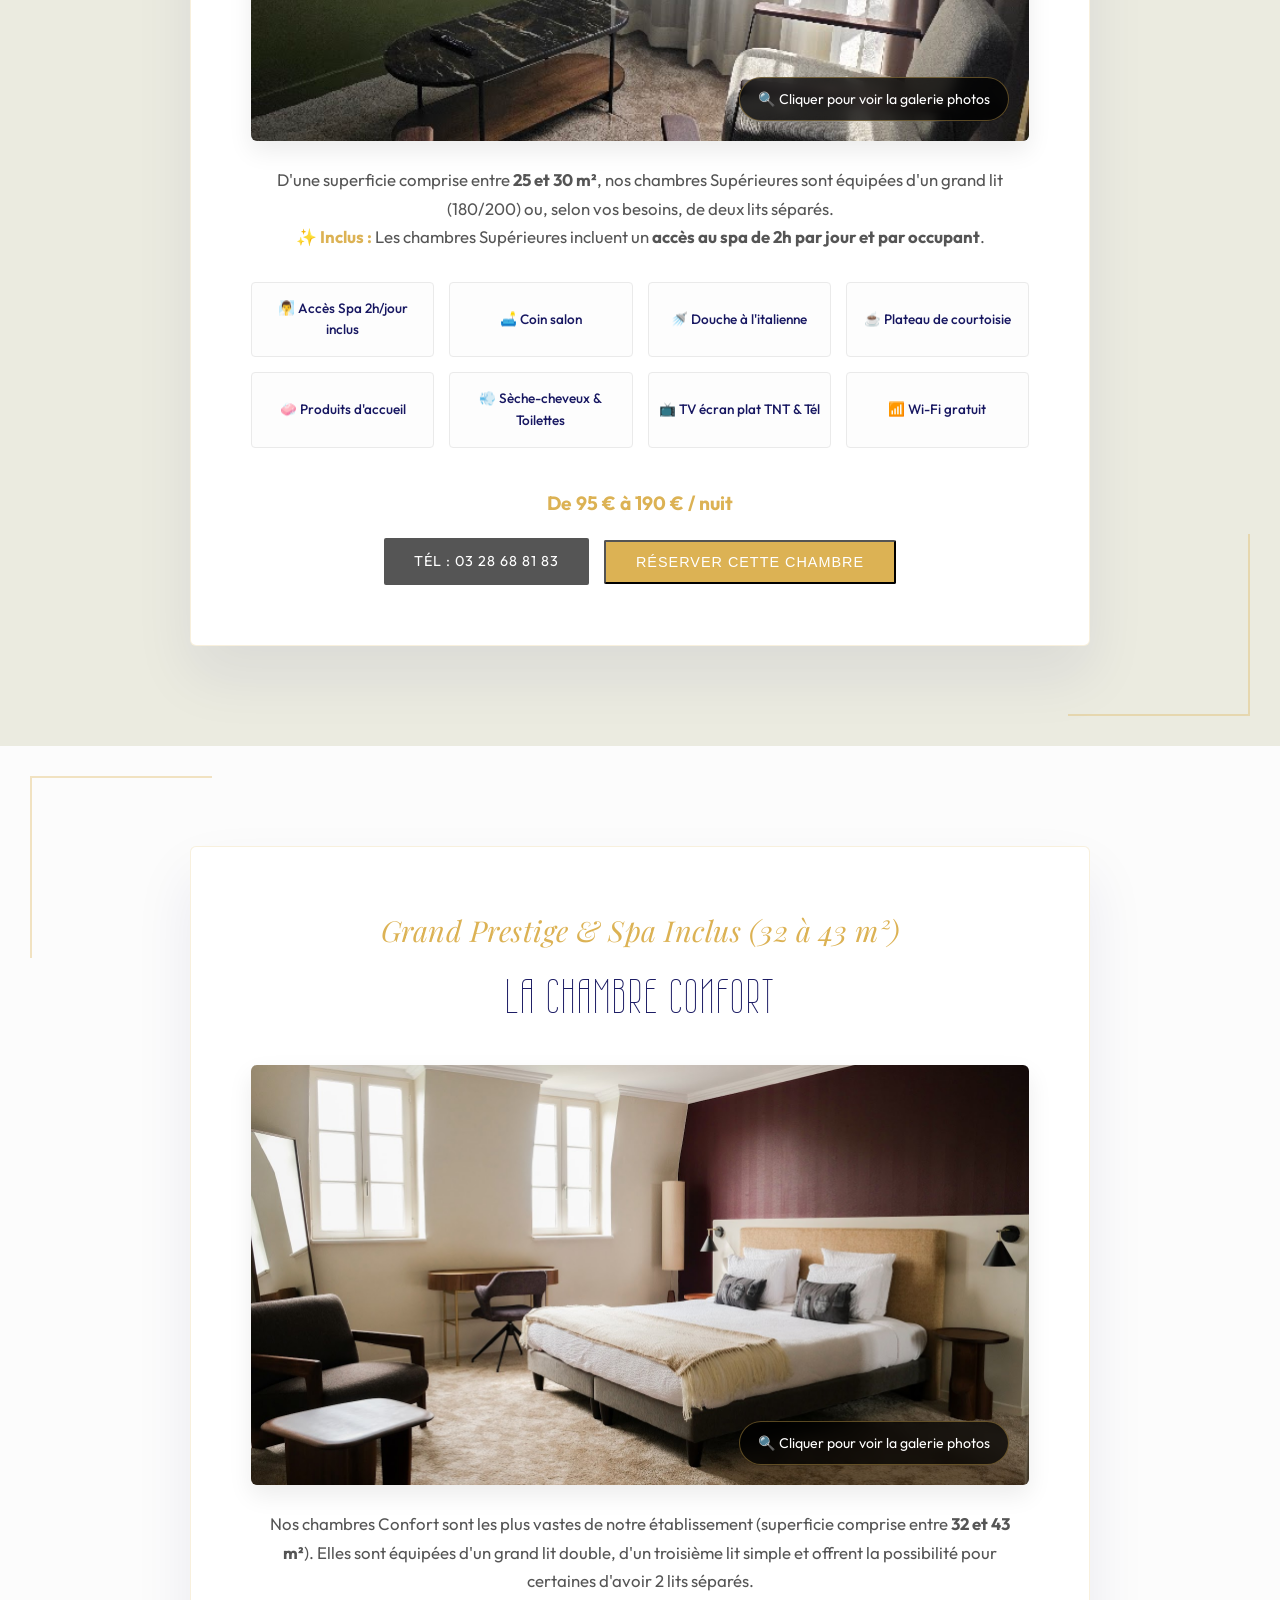
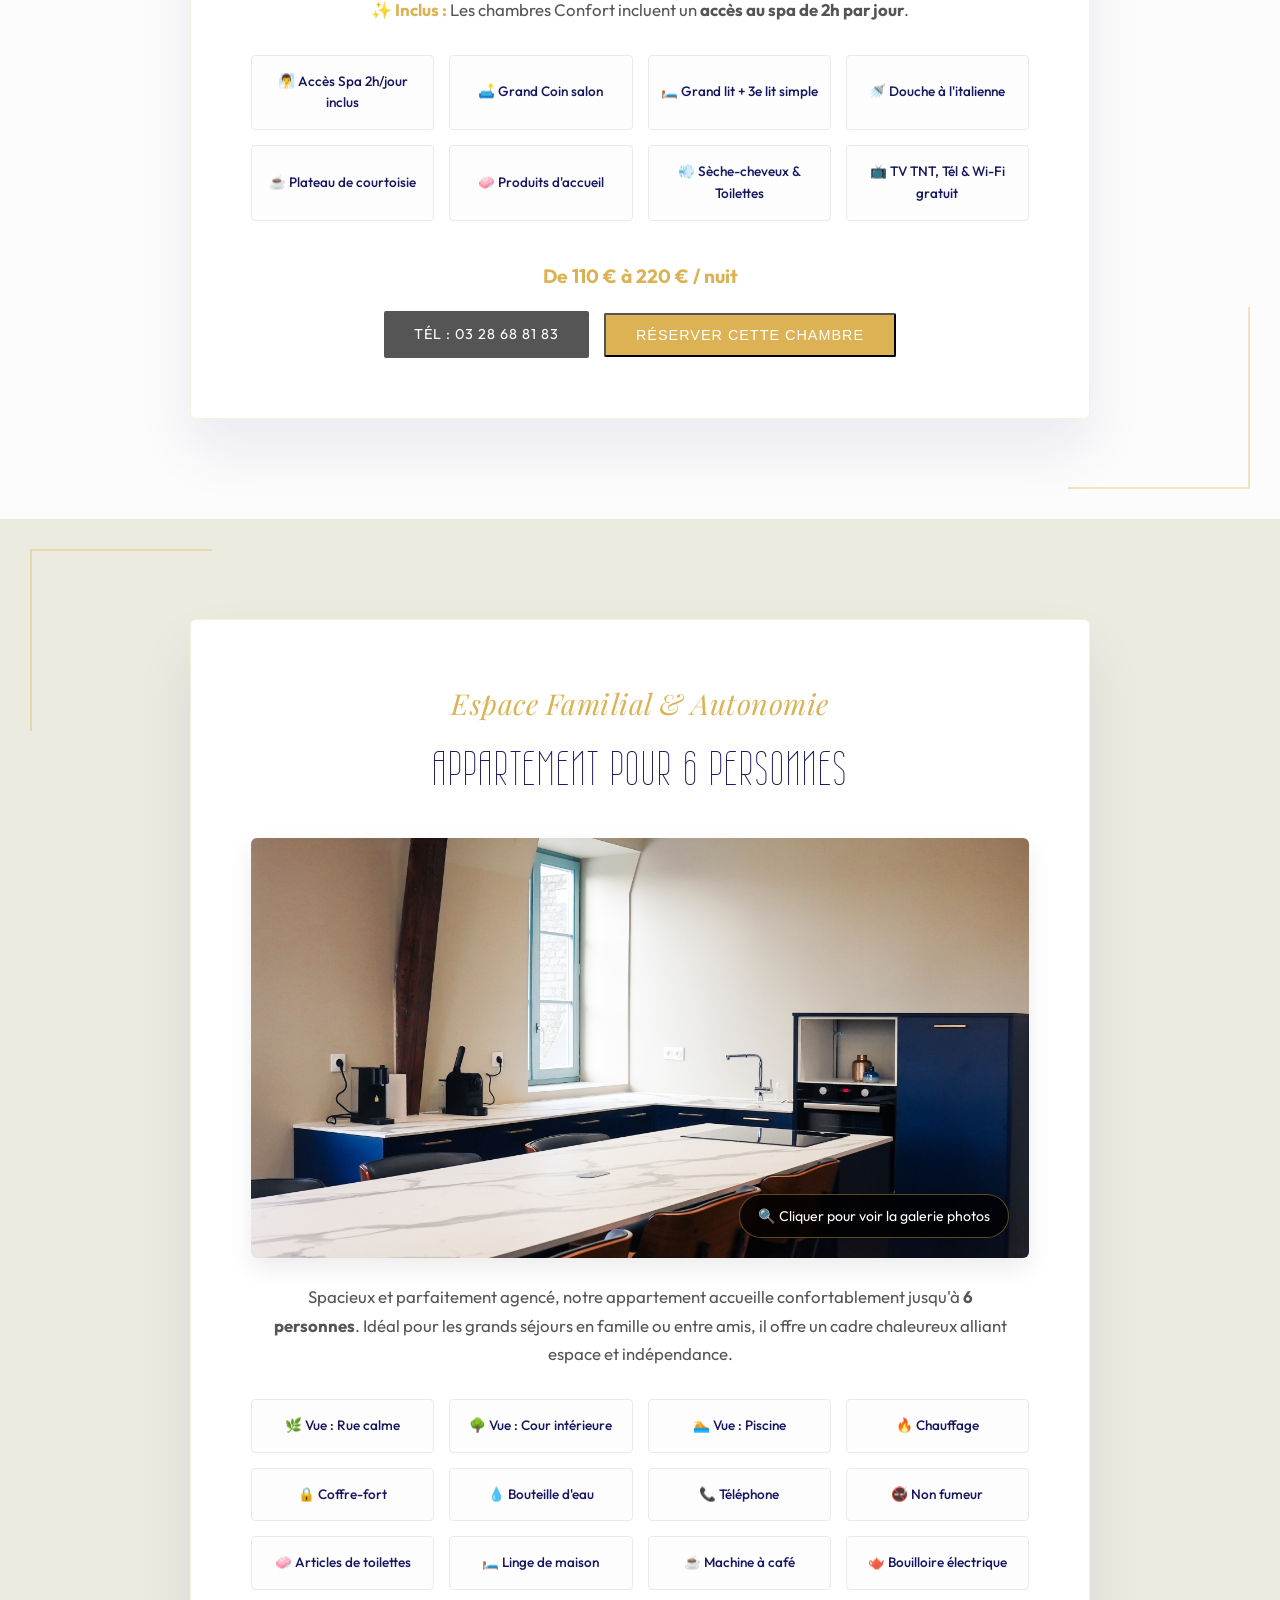
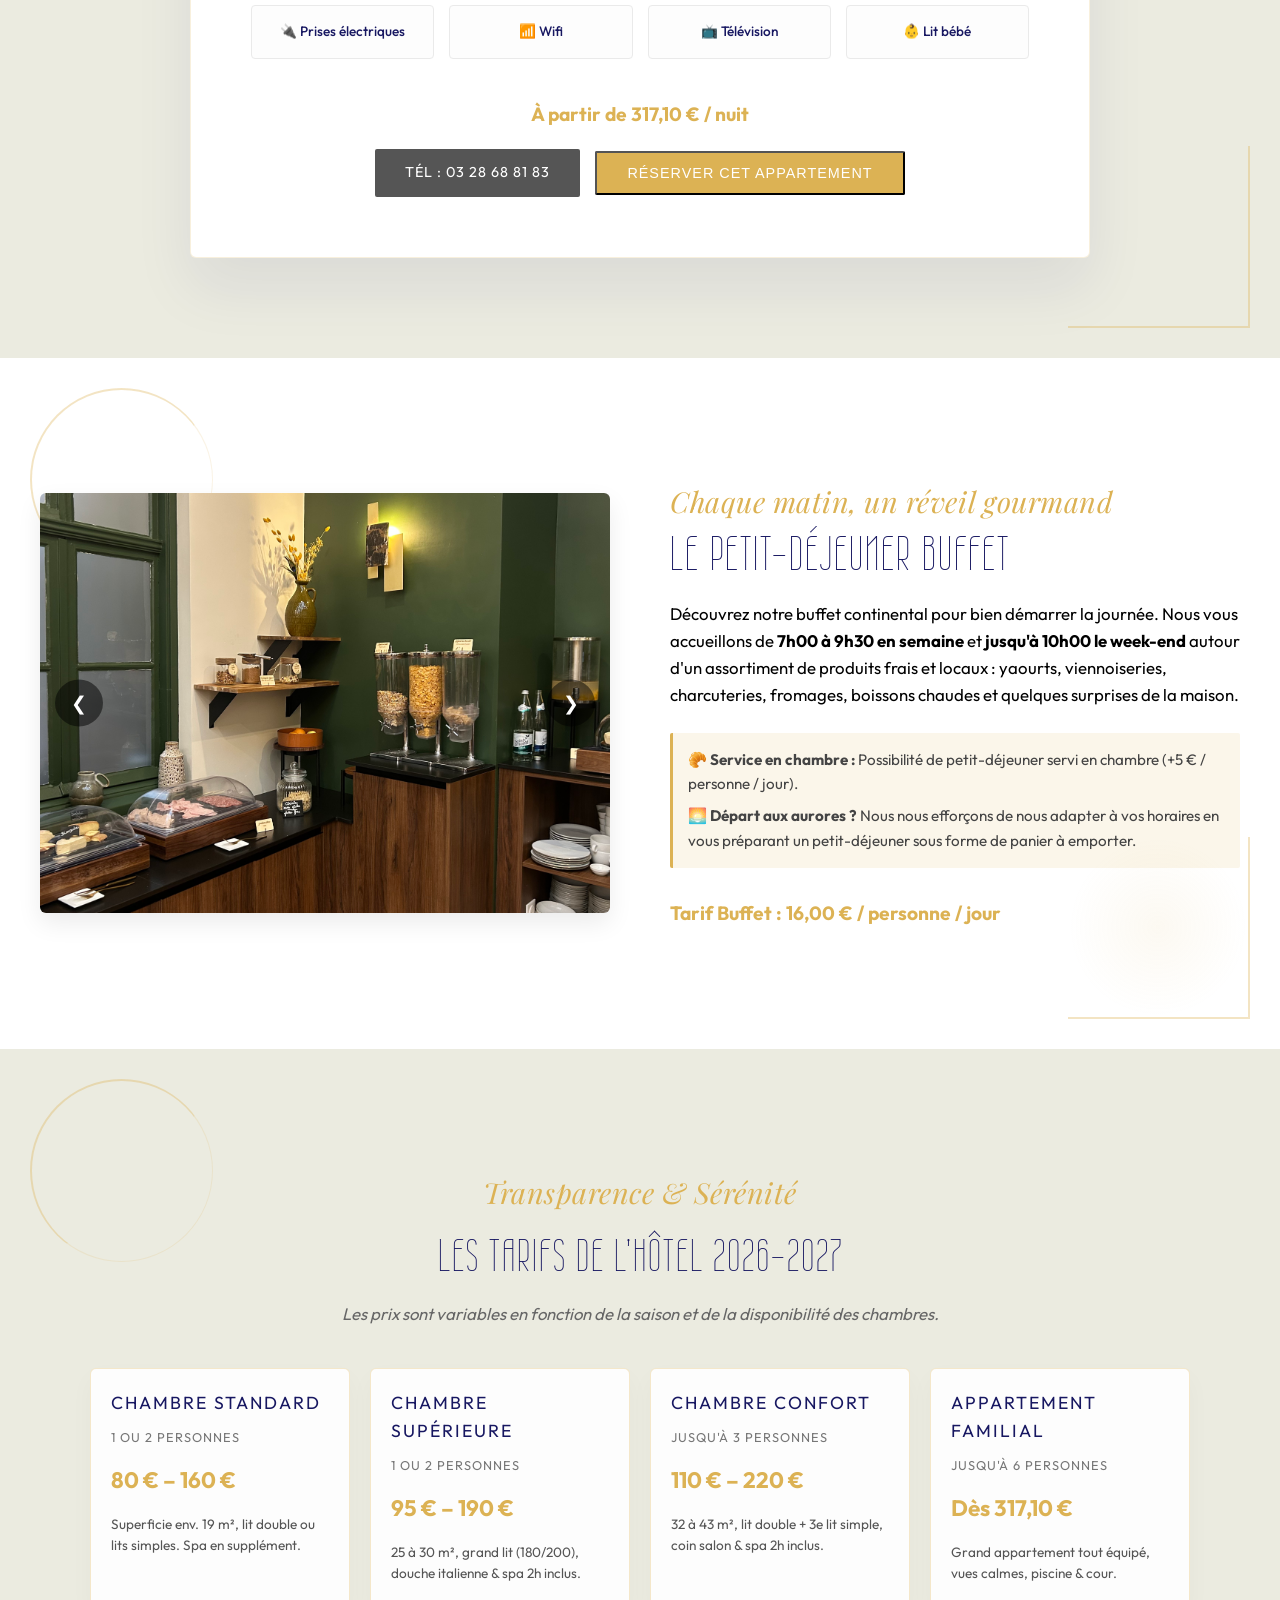
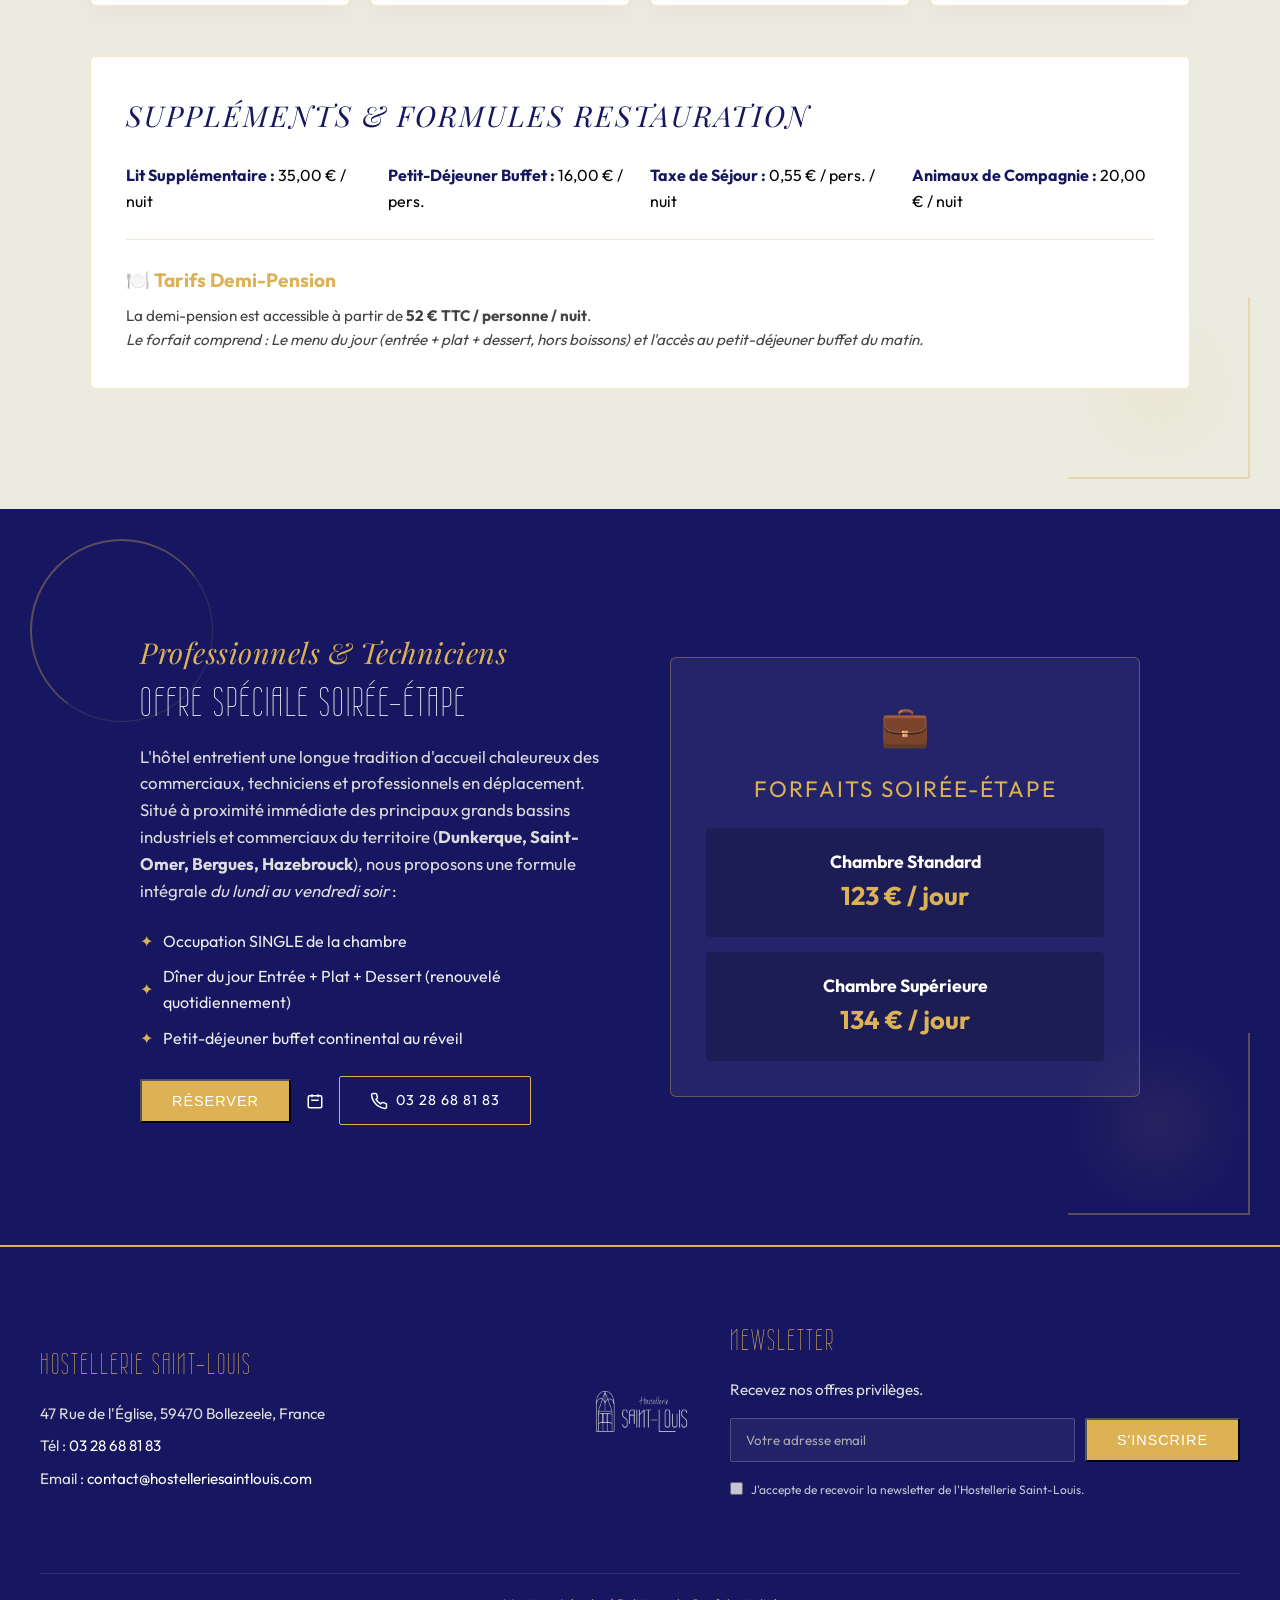
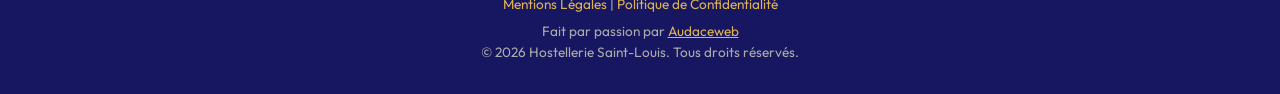
==== commit e29a2896: "Add files via upload" ====
--- a/chambres.html
+++ b/chambres.html
@@ -132,7 +132,7 @@
                 <li><a href="infos.html">Infos Pratiques</a></li>
             </ul>
 
-        </nav>
+        
  <div class="mobile-lang-switcher">
     <a href="#" class="lang-option" data-lang="fr">FR</a>
     <span class="lang-separator">/</span>
--- a/style.css
+++ b/style.css
@@ -31,9 +31,7 @@
     overflow-x: hidden;
 }
 
-    opacity: 1;
-    transition: opacity 0.35s ease-in-out;
-}
+
 
 body.fade-out {
     opacity: 0;
@@ -2684,3 +2682,65 @@
 .gallery-grid .gallery-item {
     cursor: pointer;
 }
+
+@media (max-width: 992px) {
+    /* Transparent en haut, bleu uniquement au scroll (sauf thèmes spéciaux) */
+    #main-header:not(.scrolled) {
+        background: transparent !important;
+        backdrop-filter: none !important;
+        border-bottom: none !important;
+    }
+
+    #main-header.scrolled:not(body.restaurant-theme #main-header):not(body.spa-theme #main-header) {
+        background: rgba(23, 23, 97, 0.95) !important;
+        backdrop-filter: blur(12px) !important;
+        border-bottom: 1px solid rgba(220, 178, 84, 0.2) !important;
+    }
+
+    #main-header .desktop-lang-switcher {
+        display: none !important;
+    }
+
+    /* Cache mobile-lang-switcher quand le menu burger est fermé */
+    #main-header .nav-bar:not(.active) .mobile-lang-switcher {
+        display: none !important;
+    }
+
+    /* Centre et stylise FR / EN proprement dans le menu burger ouvert */
+    #main-header .nav-bar.active {
+        flex-direction: column !important;
+        align-items: center !important;
+        justify-content: center !important;
+    }
+
+    #main-header .nav-bar.active .mobile-lang-switcher {
+        display: flex !important;
+        align-items: center !important;
+        justify-content: center !important;
+        gap: 10px;
+        width: 100%;
+        margin-top: 24px;
+        padding: 8px 16px;
+        font-family: var(--font-subtitle, serif);
+        font-size: 1rem;
+        letter-spacing: 1px;
+    }
+
+    #main-header .nav-bar.active .mobile-lang-switcher a {
+        color: var(--color-white) !important;
+        text-decoration: none !important;
+        opacity: 0.7;
+        padding: 2px 6px;
+    }
+
+    #main-header .nav-bar.active .mobile-lang-switcher a.active,
+    #main-header .nav-bar.active .mobile-lang-switcher a:hover {
+        color: var(--color-gold) !important;
+        opacity: 1;
+        font-weight: 600;
+    }
+
+    #main-header .nav-bar.active .mobile-lang-switcher .lang-separator {
+        color: rgba(255, 255, 255, 0.4) !important;
+    }
+}
